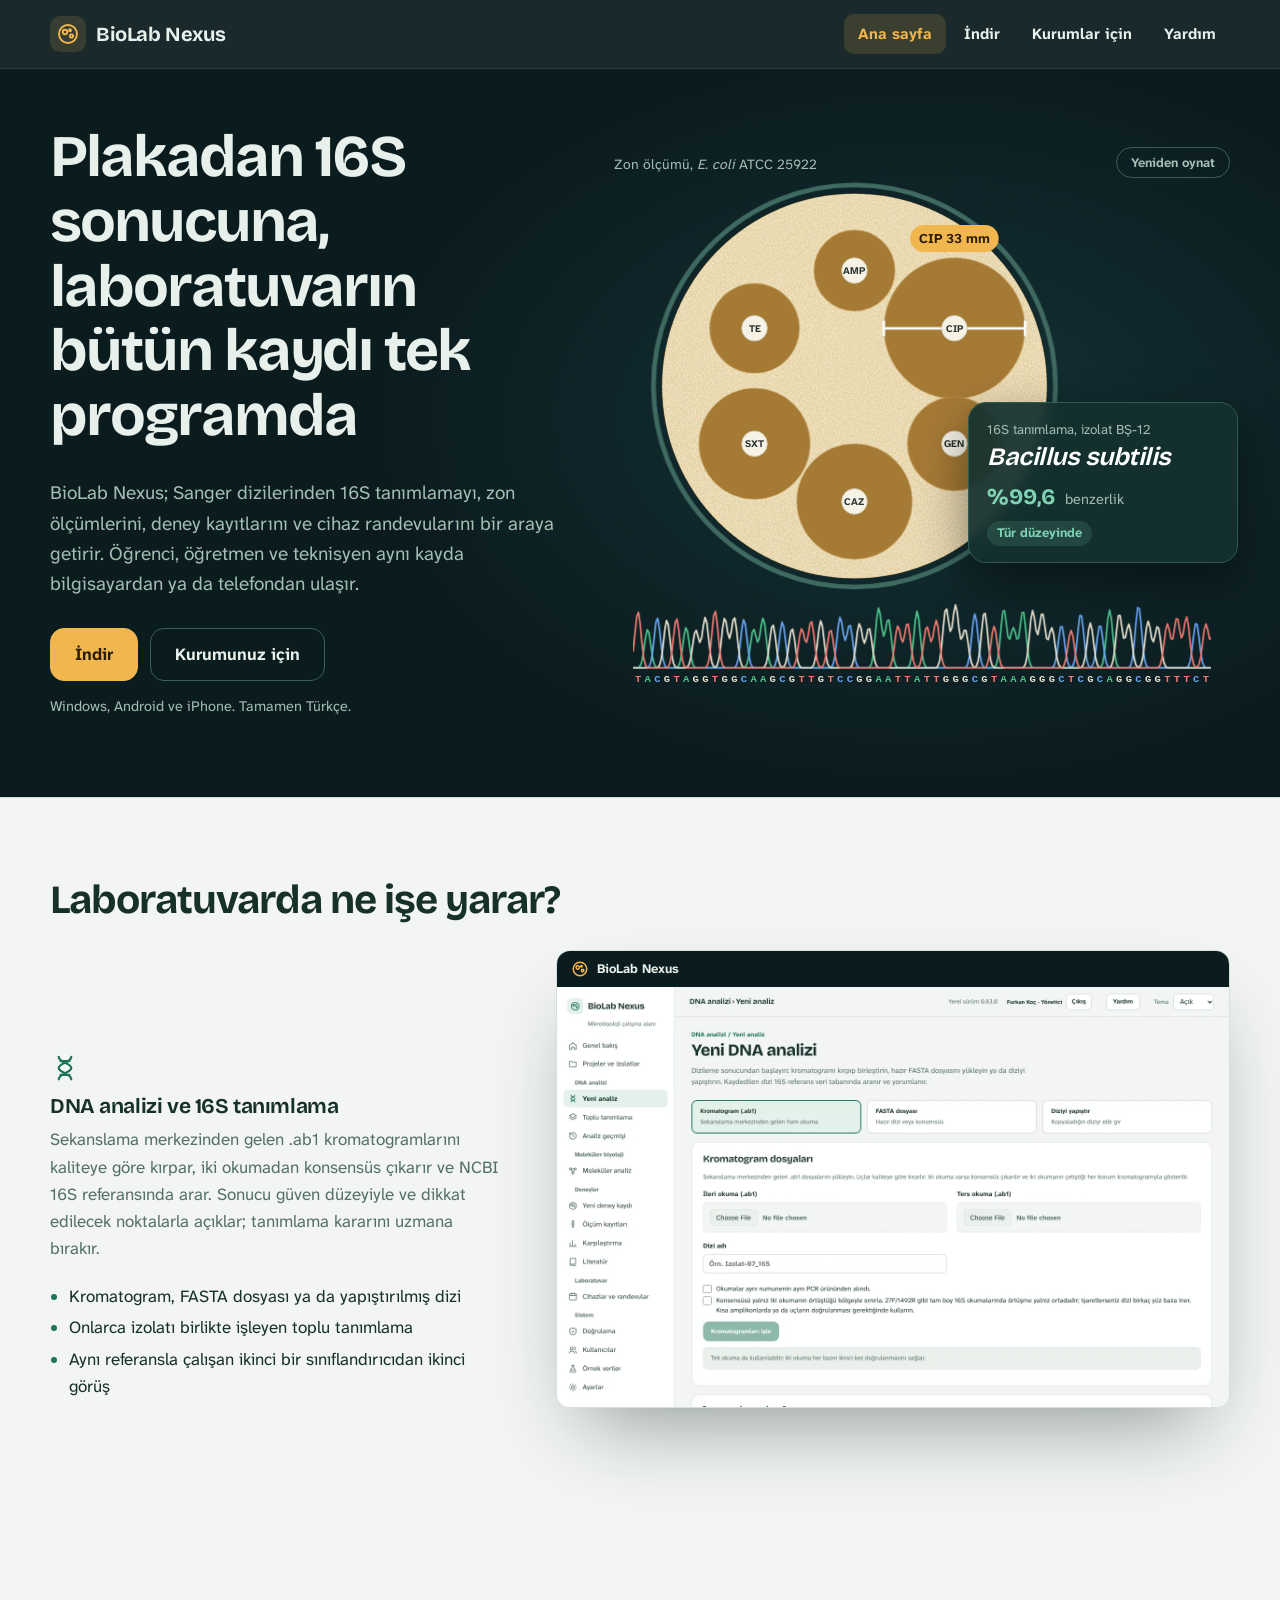
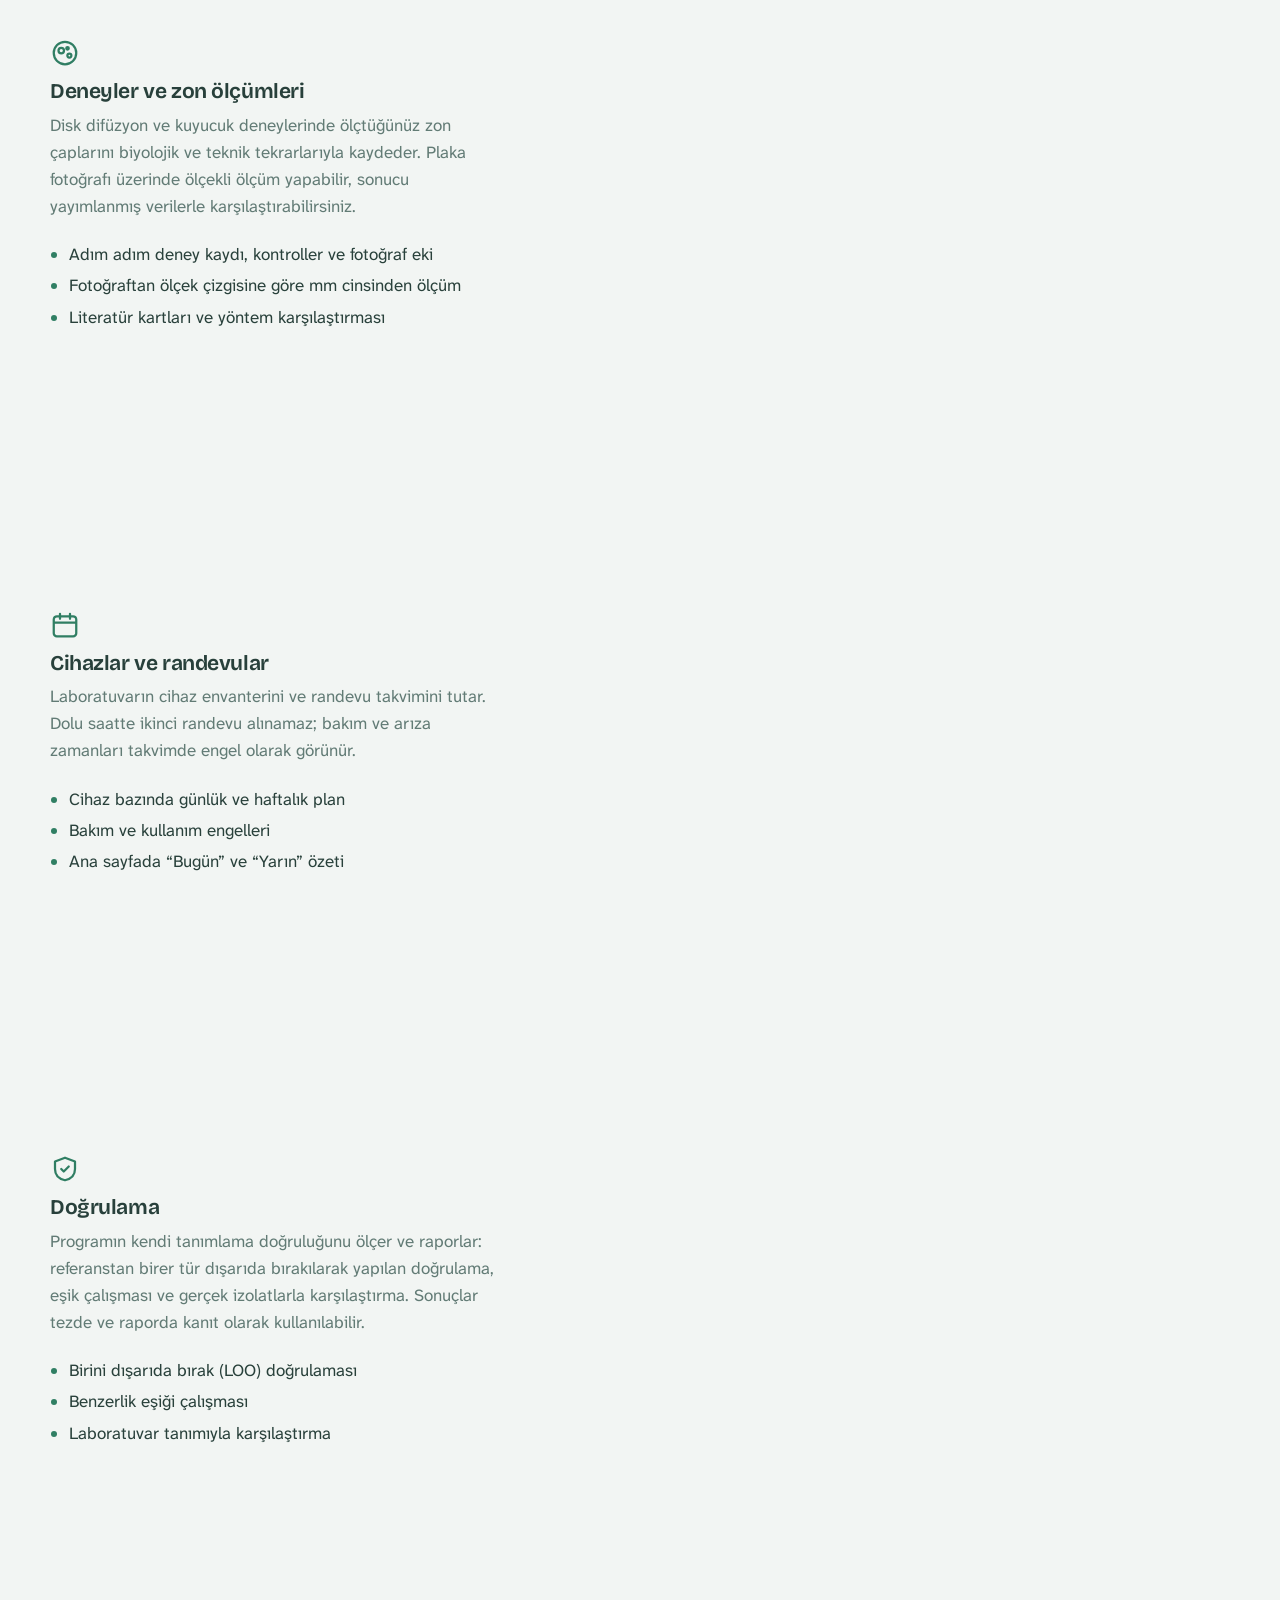
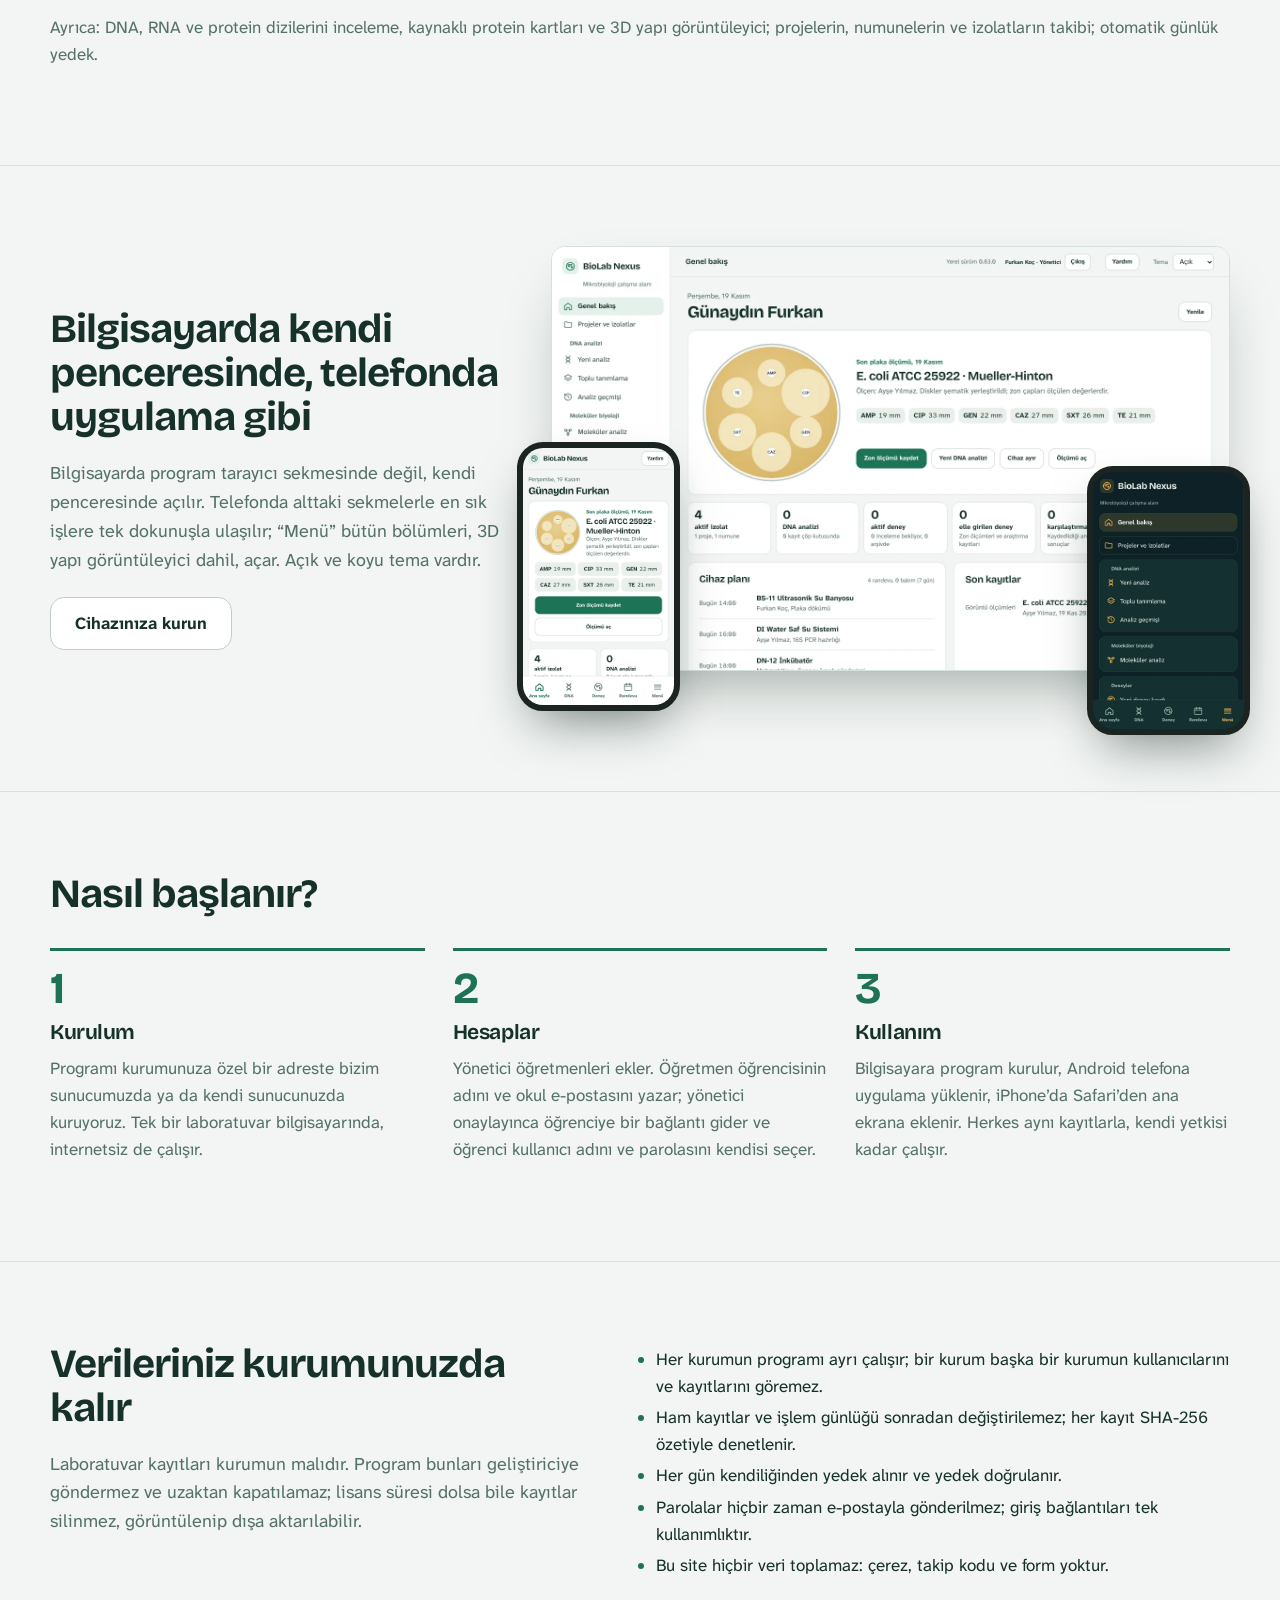
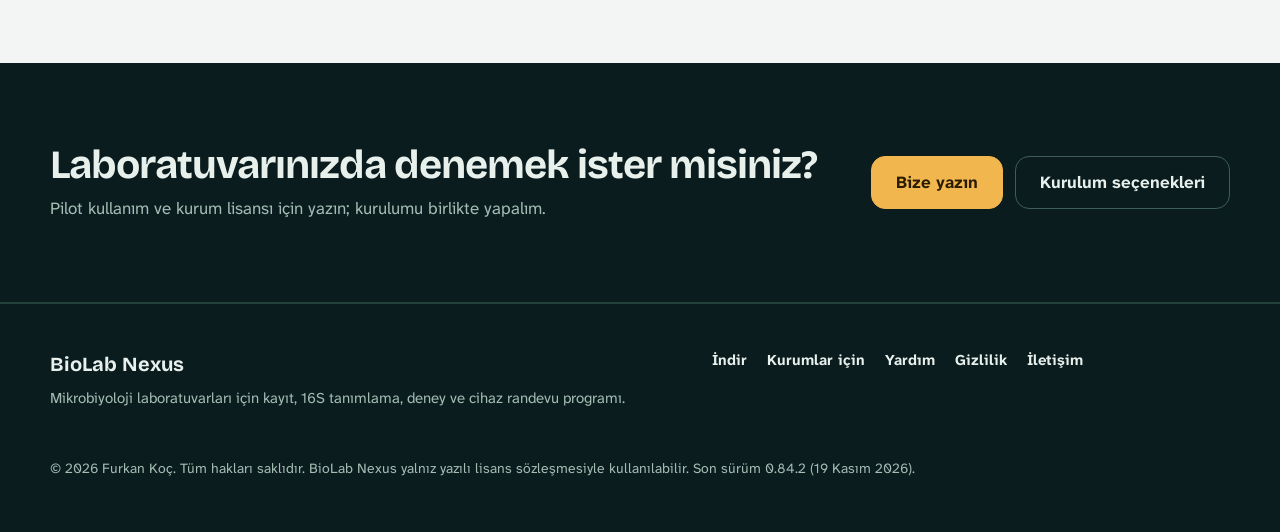
==== index.html @ 9b426de5 "Add files via upload" ====
<!doctype html>
<!-- © 2026 Furkan Koç. Tüm hakları saklıdır. BioLab Nexus tanıtım ve indirme sitesi. -->
<html lang="tr">
<head>
<meta charset="utf-8">
<meta name="viewport" content="width=device-width,initial-scale=1">
<meta http-equiv="Content-Security-Policy" content="default-src 'self'; img-src 'self' data:; style-src 'self'; font-src 'self'; script-src 'self'; object-src 'none'; base-uri 'none'; form-action 'none'">
<meta name="referrer" content="no-referrer">
<meta name="color-scheme" content="light dark">
<title>BioLab Nexus: mikrobiyoloji laboratuvarının kayıt ve analiz programı</title>
<meta name="description" content="Sanger dizilerinden 16S tanımlama, zon ölçümleri, deney kayıtları ve cihaz randevuları tek programda. Windows, Android ve iPhone.">
<link rel="icon" href="simge-192.png">
<link rel="apple-touch-icon" href="apple-touch-icon.png">
<link rel="stylesheet" href="stil.css">
<script src="site.js" defer></script>
</head>
<body>
<a class="atla" href="#icerik">İçeriğe geç</a>
<header class="ust"><div class="kap ust-ic">
<a class="marka" href="index.html"><svg class="logo" viewBox="0 0 24 24" aria-hidden="true"><path d="M21 12a9 9 0 1 1-18 0 9 9 0 0 1 18 0zM11.2 10a2.2 2.2 0 1 1-4.4 0 2.2 2.2 0 0 1 4.4 0zM17.1 14a1.6 1.6 0 1 1-3.2 0 1.6 1.6 0 0 1 3.2 0zM15 8.2a1 1 0 1 1-2 0 1 1 0 0 1 2 0z"/></svg><span>BioLab Nexus</span></a>
<nav class="nav" aria-label="Site"><a href="index.html" aria-current="page">Ana sayfa</a><a href="indir.html">İndir</a><a href="kurumlar.html">Kurumlar için</a><a href="yardim.html">Yardım</a></nav>
<details class="nav-tel"><summary>Menü</summary><nav aria-label="Site menüsü"><a href="index.html" aria-current="page">Ana sayfa</a><a href="indir.html">İndir</a><a href="kurumlar.html">Kurumlar için</a><a href="yardim.html">Yardım</a></nav></details>
</div></header>
<main id="icerik">
<section class="hero"><div class="kap hero-ic">
<div class="hero-metin">
<h1>Plakadan 16S sonucuna, laboratuvarın bütün kaydı tek programda</h1>
<p class="giris">BioLab Nexus; Sanger dizilerinden 16S tanımlamayı, zon ölçümlerini, deney kayıtlarını ve cihaz randevularını bir araya getirir. Öğrenci, öğretmen ve teknisyen aynı kayda bilgisayardan ya da telefondan ulaşır.</p>
<div class="dugmeler"><a class="dugme" href="indir.html">İndir</a><a class="dugme ikincil" href="kurumlar.html">Kurumunuz için</a></div>
<p class="kucuk">Windows, Android ve iPhone. Tamamen Türkçe.</p>
</div>
<figure class="sahne oyna">
<p class="sahne-not s-not1">Zon ölçümü, <i>E. coli</i> ATCC 25922</p>
<svg class="sahne-svg" viewBox="0 0 640 560" role="img" aria-labelledby="sahneBaslik sahneAciklama"><title id="sahneBaslik">Plakadan 16S sonucuna</title><desc id="sahneAciklama">Agar plakasına altı antibiyotik diski konur, zonlar oluşur, siprofloksasin zonu 33 mm olarak ölçülür; ardından bir kromatogram çizilir ve izolat Bacillus subtilis olarak, yüzde 99,6 benzerlikle tanımlanır.</desc><defs><clipPath id="sAgar"><circle cx="250" cy="236" r="200"/></clipPath><filter id="sCim" x="0" y="0" width="100%" height="100%"><feTurbulence type="fractalNoise" baseFrequency="0.85" numOctaves="2" seed="11" result="g"/><feColorMatrix in="g" type="matrix" values="0 0 0 0 0.93  0 0 0 0 0.87  0 0 0 0 0.70  0 0 0 1.6 -0.35"/></filter><radialGradient id="sAgarRenk" cx="42%" cy="38%" r="70%"><stop offset="0" class="s-agar1"/><stop offset="1" class="s-agar2"/></radialGradient></defs><g class="s-plaka"><circle cx="250" cy="236" r="209" class="s-kenar"/><circle cx="250" cy="236" r="200" fill="url(#sAgarRenk)"/></g><g clip-path="url(#sAgar)"><g class="s-cim"><circle cx="250" cy="236" r="200" class="s-cim-zemin"/><rect x="50" y="36" width="400" height="400" filter="url(#sCim)"/></g><circle cx="250.0" cy="116.0" r="42.2" class="s-zon i0"/><circle cx="353.9" cy="176.0" r="73.3" class="s-zon i1"/><circle cx="353.9" cy="296.0" r="48.9" class="s-zon i2"/><circle cx="250.0" cy="356.0" r="60.0" class="s-zon i3"/><circle cx="146.1" cy="296.0" r="57.8" class="s-zon i4"/><circle cx="146.1" cy="176.0" r="46.7" class="s-zon i5"/></g><g class="s-olcum"><line x1="280.6" y1="176.0" x2="427.3" y2="176.0" pathLength="1" class="s-cizgi"/><line x1="280.6" y1="168.0" x2="280.6" y2="184.0" class="s-uc"/><line x1="427.3" y1="168.0" x2="427.3" y2="184.0" class="s-uc"/></g><g class="s-disk i0"><circle cx="250.0" cy="116.0" r="13.3"/><text x="250.0" y="119.6" text-anchor="middle">AMP</text></g><g class="s-disk i1"><circle cx="353.9" cy="176.0" r="13.3"/><text x="353.9" y="179.6" text-anchor="middle">CIP</text></g><g class="s-disk i2"><circle cx="353.9" cy="296.0" r="13.3"/><text x="353.9" y="299.6" text-anchor="middle">GEN</text></g><g class="s-disk i3"><circle cx="250.0" cy="356.0" r="13.3"/><text x="250.0" y="359.6" text-anchor="middle">CAZ</text></g><g class="s-disk i4"><circle cx="146.1" cy="296.0" r="13.3"/><text x="146.1" y="299.6" text-anchor="middle">SXT</text></g><g class="s-disk i5"><circle cx="146.1" cy="176.0" r="13.3"/><text x="146.1" y="179.6" text-anchor="middle">TE</text></g><g class="s-etiket"><rect x="307.9" y="68.7" width="92" height="28" rx="14"/><text x="353.9" y="87.7" text-anchor="middle">CIP 33 mm</text></g><svg class="s-kroma" x="20" y="452" width="600" height="96" viewBox="0 0 659 112" preserveAspectRatio="none"><path d="M0,90.0 L2,90.0 L4,89.9 L6,89.4 L8,87.4 L10,81.4 L12,69.2 L14,53.4 L16,43.5 L18,47.2 L20,61.5 L22,76.3 L24,85.2 L26,88.8 L28,89.8 L30,90.0 L32,90.0 L34,90.0 L36,90.0 L38,90.0 L40,90.0 L42,90.0 L44,90.0 L46,90.0 L48,89.9 L50,89.4 L52,87.2 L54,80.8 L56,67.8 L58,51.3 L60,41.1 L62,45.4 L64,60.5 L66,75.9 L68,85.1 L70,88.8 L72,89.8 L74,90.0 L76,90.0 L78,90.0 L80,90.0 L82,90.0 L84,90.0 L86,90.0 L88,90.0 L90,90.0 L92,90.0 L94,90.0 L96,90.0 L98,90.0 L100,90.0 L102,90.0 L104,90.0 L106,90.0 L108,90.0 L110,90.0 L112,90.0 L114,90.0 L116,90.0 L118,90.0 L120,90.0 L122,90.0 L124,90.0 L126,89.7 L128,88.6 L130,84.8 L132,75.4 L134,60.3 L136,46.4 L138,43.1 L140,51.0 L142,58.6 L144,54.0 L146,39.4 L148,29.5 L150,35.9 L152,54.8 L154,73.4 L156,84.3 L158,88.6 L160,89.7 L162,90.0 L164,90.0 L166,90.0 L168,90.0 L170,90.0 L172,90.0 L174,90.0 L176,90.0 L178,90.0 L180,90.0 L182,90.0 L184,90.0 L186,90.0 L188,90.0 L190,90.0 L192,90.0 L194,90.0 L196,90.0 L198,90.0 L200,90.0 L202,90.0 L204,90.0 L206,90.0 L208,90.0 L210,90.0 L212,90.0 L214,90.0 L216,90.0 L218,90.0 L220,90.0 L222,90.0 L224,90.0 L226,90.0 L228,90.0 L230,90.0 L232,90.0 L234,90.0 L236,90.0 L238,90.0 L240,90.0 L242,90.0 L244,90.0 L246,90.0 L248,90.0 L250,90.0 L252,90.0 L254,90.0 L256,90.0 L258,90.0 L260,90.0 L262,90.0 L264,90.0 L266,90.0 L268,89.8 L270,88.9 L272,85.3 L274,74.8 L276,54.7 L278,30.5 L280,17.2 L282,24.3 L284,42.0 L286,51.4 L288,44.6 L290,32.5 L292,31.8 L294,46.6 L296,66.5 L298,80.8 L300,87.4 L302,89.5 L304,89.9 L306,90.0 L308,90.0 L310,90.0 L312,89.8 L314,89.0 L316,85.4 L318,75.2 L320,55.9 L322,33.0 L324,21.1 L326,29.7 L328,51.8 L330,72.5 L332,84.2 L334,88.6 L336,89.8 L338,90.0 L340,90.0 L342,90.0 L344,90.0 L346,90.0 L348,90.0 L350,90.0 L352,90.0 L354,90.0 L356,90.0 L358,90.0 L360,90.0 L362,90.0 L364,90.0 L366,90.0 L368,90.0 L370,90.0 L372,90.0 L374,90.0 L376,90.0 L378,90.0 L380,90.0 L382,90.0 L384,90.0 L386,90.0 L388,90.0 L390,90.0 L392,90.0 L394,90.0 L396,90.0 L398,90.0 L400,90.0 L402,90.0 L404,90.0 L406,90.0 L408,90.0 L410,89.9 L412,89.5 L414,87.4 L416,80.5 L418,64.7 L420,41.1 L422,21.5 L424,20.0 L426,35.8 L428,52.3 L430,55.0 L432,46.6 L434,40.8 L436,46.0 L438,55.0 L440,53.7 L442,38.6 L444,22.7 L446,22.8 L448,41.0 L450,64.1 L452,80.1 L454,87.3 L456,89.5 L458,89.9 L460,90.0 L462,90.0 L464,90.0 L466,90.0 L468,90.0 L470,90.0 L472,90.0 L474,90.0 L476,90.0 L478,90.0 L480,90.0 L482,90.0 L484,90.0 L486,90.0 L488,90.0 L490,90.0 L492,90.0 L494,90.0 L496,90.0 L498,90.0 L500,90.0 L502,90.0 L504,90.0 L506,90.0 L508,90.0 L510,90.0 L512,90.0 L514,90.0 L516,90.0 L518,90.0 L520,90.0 L522,90.0 L524,90.0 L526,90.0 L528,90.0 L530,90.0 L532,89.8 L534,88.7 L536,84.6 L538,73.2 L540,52.6 L542,29.7 L544,19.6 L546,30.5 L548,53.7 L550,73.9 L552,84.9 L554,88.8 L556,89.8 L558,90.0 L560,90.0 L562,90.0 L564,90.0 L566,90.0 L568,90.0 L570,90.0 L572,90.0 L574,90.0 L576,90.0 L578,90.0 L580,90.0 L582,90.0 L584,90.0 L586,90.0 L588,90.0 L590,90.0 L592,90.0 L594,90.0 L596,90.0 L598,90.0 L600,90.0 L602,90.0 L604,90.0 L606,90.0 L608,90.0 L610,90.0 L612,90.0 L614,90.0 L616,90.0 L618,90.0 L620,90.0 L622,90.0 L624,90.0 L626,90.0 L628,90.0 L630,90.0 L632,90.0 L634,90.0 L636,90.0 L638,90.0 L640,90.0 L642,90.0 L644,90.0 L646,90.0 L648,90.0 L650,90.0 L652,90.0 L654,90.0 L656,90.0 L658,90.0 L660,90.0 L662,90.0 L664,89.8 L666,88.6 L668,84.1 L670,72.1 L672,50.9 L674,28.2 L676,19.0 L678,29.6 L680,47.7 L682,56.0 L684,50.2 L686,42.0 L688,44.3 L690,58.0 L692,73.7 L694,84.0 L696,88.4 L698,89.7 L700,90.0 L702,90.0 L704,90.0 L706,90.0 L708,90.0 L710,90.0 L712,90.0 L714,90.0 L716,90.0 L718,90.0 L720,90.0 L722,90.0 L724,90.0 L726,90.0 L728,90.0 L730,90.0 L732,90.0 L734,90.0 L736,90.0 L738,90.0 L740,89.9 L742,89.5 L744,87.5 L746,81.1 L748,67.4 L750,48.6 L752,35.1 L754,37.3 L756,53.4 L758,71.6 L760,83.3 L762,88.2 L764,89.7 L766,90.0 L768,90.0 L770,90.0 L772,90.0 L774,90.0 L776,90.0 L778,90.0 L780,90.0 L782,90.0 L784,90.0 L786,90.0 L788,90.0 L790,90.0 L792,90.0 L794,90.0 L796,89.7 L798,88.4 L800,83.7 L802,71.3 L804,50.0 L806,28.2 L808,20.3 L810,31.2 L812,47.1 L814,50.6 L816,39.4 L818,28.0 L820,31.0 L822,46.1 L824,57.9 L826,56.6 L828,47.6 L830,44.5 L832,53.5 L834,68.7 L836,81.0 L838,87.3 L840,89.4 L842,89.9 L844,90.0 L846,90.0 L848,90.0 L850,90.0 L852,90.0 L854,90.0 L856,90.0 L858,90.0 L860,90.0 L862,90.0 L864,90.0 L866,90.0 L868,90.0 L870,90.0 L872,90.0 L874,90.0 L876,90.0 L878,90.0 L880,90.0 L882,90.0 L884,90.0 L886,90.0 L888,90.0 L890,90.0 L892,90.0 L894,90.0 L896,90.0 L898,90.0 L900,90.0 L902,90.0 L904,90.0 L906,90.0 L908,90.0 L910,90.0 L912,90.0 L914,90.0 L916,90.0 L918,90.0 L920,90.0 L922,90.0 L924,90.0 L926,90.0 L928,90.0 L930,90.0 L932,90.0 L934,90.0 L936,90.0 L938,90.0 L940,90.0 L942,90.0 L944,90.0 L946,90.0 L948,90.0 L950,89.7 L952,88.5 L954,84.2 L956,73.3 L958,55.2 L960,37.5 L962,32.1 L964,41.8 L966,53.9 L968,54.0 L970,42.0 L972,32.0 L974,36.8 L976,54.4 L978,72.7 L980,83.9 L982,88.5 L984,89.7 L986,90.0 L988,90.0 L990,90.0 L992,90.0 L994,90.0 L996,90.0 L998,90.0 L1000,90.0" pathLength="1" class="s-iz s-A"/><path d="M0,90.0 L2,90.0 L4,90.0 L6,90.0 L8,90.0 L10,90.0 L12,90.0 L14,90.0 L16,89.7 L18,88.4 L20,83.6 L22,71.8 L24,52.6 L26,34.2 L28,29.7 L30,42.9 L32,63.4 L34,79.1 L36,86.8 L38,89.3 L40,89.9 L42,90.0 L44,90.0 L46,90.0 L48,90.0 L50,90.0 L52,90.0 L54,90.0 L56,90.0 L58,90.0 L60,90.0 L62,90.0 L64,90.0 L66,90.0 L68,90.0 L70,90.0 L72,90.0 L74,90.0 L76,90.0 L78,90.0 L80,90.0 L82,90.0 L84,90.0 L86,90.0 L88,90.0 L90,90.0 L92,90.0 L94,90.0 L96,90.0 L98,90.0 L100,90.0 L102,90.0 L104,90.0 L106,90.0 L108,90.0 L110,90.0 L112,90.0 L114,89.9 L116,89.2 L118,86.5 L120,78.6 L122,62.7 L124,43.0 L126,31.3 L128,36.9 L130,55.3 L132,73.6 L134,84.4 L136,88.6 L138,89.8 L140,90.0 L142,90.0 L144,90.0 L146,90.0 L148,90.0 L150,90.0 L152,90.0 L154,90.0 L156,90.0 L158,89.9 L160,89.3 L162,86.6 L164,78.9 L166,63.8 L168,45.1 L170,34.3 L172,40.0 L174,57.5 L176,74.7 L178,84.8 L180,88.7 L182,89.8 L184,90.0 L186,90.0 L188,90.0 L190,90.0 L192,90.0 L194,90.0 L196,90.0 L198,90.0 L200,90.0 L202,90.0 L204,90.0 L206,90.0 L208,90.0 L210,90.0 L212,90.0 L214,90.0 L216,90.0 L218,90.0 L220,90.0 L222,90.0 L224,89.9 L226,89.1 L228,86.1 L230,77.5 L232,60.6 L234,40.1 L236,28.5 L238,34.1 L240,48.9 L242,56.6 L244,50.3 L246,39.4 L248,38.4 L250,51.3 L252,68.9 L254,81.7 L256,87.6 L258,89.5 L260,89.9 L262,90.0 L264,90.0 L266,90.0 L268,90.0 L270,90.0 L272,90.0 L274,90.0 L276,90.0 L278,90.0 L280,90.0 L282,90.0 L284,90.0 L286,90.0 L288,90.0 L290,90.0 L292,90.0 L294,90.0 L296,90.0 L298,90.0 L300,90.0 L302,90.0 L304,90.0 L306,90.0 L308,90.0 L310,90.0 L312,90.0 L314,90.0 L316,90.0 L318,90.0 L320,90.0 L322,90.0 L324,90.0 L326,90.0 L328,90.0 L330,90.0 L332,90.0 L334,90.0 L336,90.0 L338,90.0 L340,90.0 L342,90.0 L344,90.0 L346,90.0 L348,90.0 L350,90.0 L352,90.0 L354,90.0 L356,90.0 L358,90.0 L360,90.0 L362,90.0 L364,90.0 L366,90.0 L368,90.0 L370,90.0 L372,90.0 L374,90.0 L376,90.0 L378,89.8 L380,88.9 L382,85.4 L384,75.5 L386,56.9 L388,35.2 L390,24.4 L392,33.2 L394,54.4 L396,73.9 L398,84.7 L400,88.7 L402,89.8 L404,90.0 L406,90.0 L408,90.0 L410,90.0 L412,90.0 L414,90.0 L416,90.0 L418,90.0 L420,90.0 L422,90.0 L424,90.0 L426,90.0 L428,90.0 L430,90.0 L432,90.0 L434,90.0 L436,90.0 L438,90.0 L440,90.0 L442,90.0 L444,90.0 L446,90.0 L448,90.0 L450,90.0 L452,90.0 L454,90.0 L456,90.0 L458,90.0 L460,90.0 L462,90.0 L464,90.0 L466,90.0 L468,90.0 L470,90.0 L472,90.0 L474,90.0 L476,89.9 L478,89.6 L480,88.0 L482,82.9 L484,71.1 L486,53.9 L488,40.0 L490,39.9 L492,53.7 L494,70.9 L496,82.8 L498,87.9 L500,89.1 L502,87.4 L504,80.8 L506,65.8 L508,43.9 L510,26.3 L512,26.5 L514,44.1 L516,66.0 L518,80.9 L520,87.5 L522,89.1 L524,87.9 L526,82.6 L528,70.6 L530,53.1 L532,39.3 L534,39.6 L536,53.7 L538,71.1 L540,82.9 L542,88.1 L544,89.6 L546,89.9 L548,90.0 L550,90.0 L552,90.0 L554,90.0 L556,90.0 L558,90.0 L560,90.0 L562,90.0 L564,89.9 L566,89.4 L568,87.0 L570,79.1 L572,61.5 L574,36.3 L576,16.7 L578,17.6 L580,38.2 L582,63.2 L584,80.0 L586,87.3 L588,89.5 L590,89.9 L592,90.0 L594,90.0 L596,90.0 L598,90.0 L600,90.0 L602,90.0 L604,90.0 L606,90.0 L608,90.0 L610,90.0 L612,90.0 L614,90.0 L616,90.0 L618,90.0 L620,90.0 L622,90.0 L624,90.0 L626,90.0 L628,90.0 L630,89.9 L632,89.5 L634,87.7 L636,81.7 L638,68.6 L640,50.1 L642,36.2 L644,37.4 L646,52.8 L648,71.0 L650,83.0 L652,88.1 L654,89.6 L656,89.9 L658,90.0 L660,90.0 L662,90.0 L664,90.0 L666,90.0 L668,90.0 L670,90.0 L672,90.0 L674,90.0 L676,90.0 L678,90.0 L680,90.0 L682,90.0 L684,90.0 L686,90.0 L688,90.0 L690,90.0 L692,90.0 L694,90.0 L696,90.0 L698,90.0 L700,90.0 L702,90.0 L704,90.0 L706,90.0 L708,89.8 L710,89.0 L712,85.9 L714,77.8 L716,63.6 L718,48.6 L720,43.1 L722,51.5 L724,67.1 L726,80.2 L728,86.9 L730,89.3 L732,89.9 L734,90.0 L736,90.0 L738,90.0 L740,90.0 L742,90.0 L744,90.0 L746,90.0 L748,90.0 L750,90.0 L752,90.0 L754,90.0 L756,90.0 L758,90.0 L760,90.0 L762,90.0 L764,90.0 L766,90.0 L768,90.0 L770,90.0 L772,90.0 L774,90.0 L776,90.0 L778,90.0 L780,90.0 L782,90.0 L784,90.0 L786,90.0 L788,90.0 L790,90.0 L792,90.0 L794,90.0 L796,90.0 L798,90.0 L800,90.0 L802,90.0 L804,90.0 L806,90.0 L808,90.0 L810,90.0 L812,90.0 L814,90.0 L816,90.0 L818,90.0 L820,90.0 L822,90.0 L824,90.0 L826,90.0 L828,90.0 L830,90.0 L832,90.0 L834,90.0 L836,90.0 L838,90.0 L840,89.7 L842,88.4 L844,83.6 L846,71.2 L848,50.1 L850,28.7 L852,21.4 L854,32.7 L856,49.2 L858,54.2 L860,45.5 L862,36.2 L864,39.0 L866,51.2 L868,58.9 L870,53.6 L872,41.8 L874,37.4 L876,45.0 L878,53.4 L880,48.4 L882,30.3 L884,15.6 L886,19.6 L888,38.3 L890,53.2 L892,53.0 L894,44.0 L896,41.2 L898,51.3 L900,67.7 L902,80.7 L904,87.2 L906,89.4 L908,89.9 L910,90.0 L912,90.0 L914,90.0 L916,89.9 L918,89.2 L920,86.4 L922,77.6 L924,59.5 L926,35.6 L928,19.8 L930,24.5 L932,45.8 L934,68.4 L936,82.4 L938,88.0 L940,89.0 L942,87.1 L944,80.4 L946,66.5 L948,48.2 L950,36.3 L952,40.1 L954,56.4 L956,73.7 L958,84.2 L960,88.5 L962,89.7 L964,90.0 L966,90.0 L968,90.0 L970,90.0 L972,89.7 L974,88.6 L976,84.4 L978,73.9 L980,56.6 L982,39.7 L984,34.8 L986,44.4 L988,56.7 L990,58.4 L992,49.0 L994,40.9 L996,45.1 L998,60.1 L1000,75.5" pathLength="1" class="s-iz s-C"/><path d="M0,90.0 L2,90.0 L4,90.0 L6,90.0 L8,90.0 L10,90.0 L12,90.0 L14,90.0 L16,90.0 L18,90.0 L20,90.0 L22,90.0 L24,90.0 L26,89.9 L28,89.3 L30,86.8 L32,79.2 L34,64.0 L36,44.5 L38,32.3 L40,37.1 L42,54.9 L44,73.2 L46,84.2 L48,88.5 L50,89.7 L52,90.0 L54,90.0 L56,90.0 L58,90.0 L60,89.8 L62,88.7 L64,85.1 L66,76.2 L68,61.7 L70,47.9 L72,44.3 L74,51.7 L76,58.9 L78,54.2 L80,39.3 L82,28.7 L84,34.6 L86,53.5 L88,72.6 L90,84.0 L92,88.4 L94,89.0 L96,86.5 L98,78.5 L100,62.4 L102,42.2 L104,29.8 L106,34.0 L108,47.6 L110,54.1 L112,45.6 L114,31.8 L116,29.4 L118,43.5 L120,64.1 L122,79.6 L124,87.0 L126,89.4 L128,89.9 L130,90.0 L132,90.0 L134,90.0 L136,90.0 L138,90.0 L140,90.0 L142,90.0 L144,90.0 L146,90.0 L148,89.7 L150,88.4 L152,84.0 L154,73.3 L156,56.4 L158,40.9 L160,38.1 L162,50.3 L164,68.0 L166,81.2 L168,87.4 L170,89.2 L172,88.5 L174,84.5 L176,74.7 L178,59.2 L180,45.2 L182,42.8 L184,54.1 L186,70.2 L188,82.1 L190,87.7 L192,89.5 L194,89.9 L196,90.0 L198,90.0 L200,90.0 L202,89.9 L204,89.2 L206,86.4 L208,78.4 L210,62.7 L212,43.5 L214,32.8 L216,39.0 L218,57.1 L220,74.7 L222,84.8 L224,88.7 L226,89.8 L228,90.0 L230,90.0 L232,90.0 L234,90.0 L236,90.0 L238,90.0 L240,90.0 L242,90.0 L244,90.0 L246,89.9 L248,89.2 L250,86.6 L252,78.9 L254,64.1 L256,46.2 L258,36.2 L260,41.1 L262,53.8 L264,60.0 L266,53.6 L268,43.3 L270,42.5 L272,54.5 L274,70.7 L276,82.4 L278,87.8 L280,89.6 L282,89.9 L284,90.0 L286,90.0 L288,90.0 L290,90.0 L292,90.0 L294,90.0 L296,90.0 L298,90.0 L300,90.0 L302,90.0 L304,90.0 L306,90.0 L308,90.0 L310,90.0 L312,90.0 L314,90.0 L316,90.0 L318,90.0 L320,90.0 L322,90.0 L324,90.0 L326,90.0 L328,90.0 L330,90.0 L332,90.0 L334,90.0 L336,90.0 L338,90.0 L340,90.0 L342,90.0 L344,89.9 L346,89.5 L348,87.5 L350,80.8 L352,65.1 L354,41.4 L356,21.0 L358,18.4 L360,32.7 L362,45.5 L364,41.1 L366,23.8 L368,13.3 L370,22.5 L372,42.6 L374,55.0 L376,52.4 L378,44.2 L380,44.6 L382,56.6 L384,72.2 L386,83.1 L388,88.0 L390,89.1 L392,87.5 L394,81.1 L396,66.1 L398,43.7 L400,25.0 L402,23.9 L404,41.4 L406,64.1 L408,80.0 L410,87.2 L412,89.4 L414,89.9 L416,90.0 L418,90.0 L420,90.0 L422,90.0 L424,90.0 L426,90.0 L428,90.0 L430,90.0 L432,90.0 L434,90.0 L436,90.0 L438,90.0 L440,90.0 L442,90.0 L444,89.8 L446,88.8 L448,84.9 L450,74.2 L452,54.2 L454,31.4 L456,20.2 L458,28.2 L460,44.2 L462,49.6 L464,38.8 L466,24.9 L468,24.9 L470,39.8 L472,54.3 L474,55.5 L476,46.4 L478,41.1 L480,48.7 L482,64.5 L484,78.6 L486,86.3 L488,89.1 L490,89.9 L492,90.0 L494,90.0 L496,90.0 L498,90.0 L500,90.0 L502,90.0 L504,90.0 L506,90.0 L508,90.0 L510,89.8 L512,89.0 L514,85.8 L516,77.1 L518,61.2 L520,43.5 L522,35.5 L524,43.8 L526,61.7 L528,77.4 L530,86.0 L532,89.1 L534,89.8 L536,90.0 L538,90.0 L540,90.0 L542,89.9 L544,89.5 L546,87.4 L548,80.6 L550,65.5 L552,43.7 L554,26.4 L556,26.2 L558,40.8 L560,53.9 L562,53.0 L564,42.2 L566,36.7 L568,45.5 L570,62.9 L572,78.1 L574,86.2 L576,88.9 L578,88.8 L580,85.5 L582,76.3 L584,59.6 L586,41.3 L588,33.2 L590,40.6 L592,53.9 L594,58.2 L596,49.9 L598,40.0 L600,41.5 L602,55.6 L604,72.3 L606,83.4 L608,88.2 L610,89.7 L612,90.0 L614,90.0 L616,90.0 L618,90.0 L620,90.0 L622,90.0 L624,90.0 L626,90.0 L628,90.0 L630,90.0 L632,90.0 L634,90.0 L636,90.0 L638,90.0 L640,90.0 L642,90.0 L644,90.0 L646,90.0 L648,90.0 L650,90.0 L652,90.0 L654,90.0 L656,90.0 L658,90.0 L660,90.0 L662,90.0 L664,90.0 L666,90.0 L668,90.0 L670,90.0 L672,90.0 L674,90.0 L676,90.0 L678,90.0 L680,90.0 L682,90.0 L684,90.0 L686,89.8 L688,89.1 L690,86.1 L692,78.4 L694,64.8 L696,50.4 L698,44.9 L700,52.8 L702,67.9 L704,80.4 L706,87.0 L708,89.3 L710,89.9 L712,90.0 L714,90.0 L716,90.0 L718,90.0 L720,90.0 L722,90.0 L724,90.0 L726,90.0 L728,90.0 L730,89.8 L732,88.6 L734,84.4 L736,73.1 L738,53.6 L740,33.2 L742,25.7 L744,37.4 L746,58.9 L748,76.7 L750,85.9 L752,89.1 L754,89.8 L756,90.0 L758,90.0 L760,90.0 L762,89.9 L764,89.4 L766,87.1 L768,79.8 L770,64.2 L772,42.8 L774,27.6 L776,30.3 L778,48.7 L780,69.3 L782,82.5 L784,88.0 L786,89.1 L788,87.4 L790,81.1 L792,67.7 L794,49.5 L796,36.6 L798,39.1 L800,54.9 L802,72.5 L804,83.7 L806,88.3 L808,89.7 L810,90.0 L812,90.0 L814,90.0 L816,90.0 L818,90.0 L820,90.0 L822,90.0 L824,90.0 L826,90.0 L828,89.9 L830,89.5 L832,87.6 L834,81.7 L836,69.3 L838,52.5 L840,41.0 L842,43.6 L844,58.2 L846,74.3 L848,84.4 L850,88.5 L852,89.7 L854,90.0 L856,90.0 L858,90.0 L860,90.0 L862,90.0 L864,90.0 L866,90.0 L868,90.0 L870,90.0 L872,90.0 L874,90.0 L876,90.0 L878,90.0 L880,90.0 L882,90.0 L884,90.0 L886,90.0 L888,90.0 L890,90.0 L892,90.0 L894,89.9 L896,89.5 L898,87.4 L900,81.2 L902,68.3 L904,51.2 L906,39.6 L908,41.8 L910,53.3 L912,60.4 L914,55.2 L916,44.1 L918,40.9 L920,51.1 L922,67.6 L924,80.7 L926,87.2 L928,89.4 L930,89.9 L932,90.0 L934,90.0 L936,90.0 L938,90.0 L940,90.0 L942,90.0 L944,90.0 L946,90.0 L948,90.0 L950,90.0 L952,90.0 L954,90.0 L956,90.0 L958,90.0 L960,90.0 L962,90.0 L964,90.0 L966,90.0 L968,90.0 L970,90.0 L972,90.0 L974,90.0 L976,90.0 L978,90.0 L980,90.0 L982,90.0 L984,90.0 L986,90.0 L988,90.0 L990,90.0 L992,90.0 L994,90.0 L996,90.0 L998,90.0 L1000,90.0" pathLength="1" class="s-iz s-G"/><path d="M0,69.9 L2,48.3 L4,27.6 L6,22.4 L8,37.0 L10,60.0 L12,77.7 L14,86.3 L16,89.2 L18,89.9 L20,90.0 L22,90.0 L24,90.0 L26,90.0 L28,90.0 L30,90.0 L32,90.0 L34,90.0 L36,90.0 L38,89.7 L40,88.4 L42,83.6 L44,71.9 L46,52.8 L48,34.8 L50,30.6 L52,43.8 L54,64.0 L56,79.4 L58,86.9 L60,89.3 L62,89.9 L64,90.0 L66,90.0 L68,90.0 L70,90.0 L72,90.0 L74,90.0 L76,90.0 L78,90.0 L80,90.0 L82,89.6 L84,88.1 L86,82.4 L88,68.7 L90,46.5 L92,25.8 L94,21.4 L96,37.0 L98,60.4 L100,78.0 L102,86.5 L104,89.3 L106,89.9 L108,90.0 L110,90.0 L112,90.0 L114,90.0 L116,90.0 L118,90.0 L120,90.0 L122,90.0 L124,90.0 L126,90.0 L128,90.0 L130,90.0 L132,90.0 L134,90.0 L136,90.0 L138,90.0 L140,90.0 L142,90.0 L144,90.0 L146,90.0 L148,90.0 L150,90.0 L152,90.0 L154,90.0 L156,90.0 L158,90.0 L160,90.0 L162,90.0 L164,90.0 L166,90.0 L168,90.0 L170,90.0 L172,90.0 L174,90.0 L176,90.0 L178,90.0 L180,89.9 L182,89.4 L184,87.1 L186,80.5 L188,67.6 L190,51.7 L192,42.4 L194,46.0 L196,56.0 L198,58.9 L200,48.9 L202,35.7 L204,33.9 L206,47.5 L208,66.7 L210,80.7 L212,87.3 L214,89.2 L216,88.5 L218,84.5 L220,74.9 L222,59.8 L224,46.3 L226,44.4 L228,55.5 L230,71.1 L232,82.5 L234,87.9 L236,89.6 L238,89.9 L240,90.0 L242,90.0 L244,90.0 L246,90.0 L248,90.0 L250,90.0 L252,90.0 L254,90.0 L256,90.0 L258,90.0 L260,90.0 L262,90.0 L264,90.0 L266,90.0 L268,90.0 L270,90.0 L272,90.0 L274,90.0 L276,90.0 L278,90.0 L280,90.0 L282,90.0 L284,90.0 L286,90.0 L288,90.0 L290,89.9 L292,89.2 L294,86.6 L296,79.3 L298,65.1 L300,48.2 L302,39.0 L304,43.7 L306,54.9 L308,58.6 L310,49.5 L312,37.4 L314,36.7 L316,50.3 L318,68.6 L320,81.6 L322,87.6 L324,89.2 L326,88.2 L328,83.7 L330,72.9 L332,56.5 L334,42.3 L336,40.3 L338,49.8 L340,58.0 L342,53.8 L344,40.2 L346,32.1 L348,39.9 L350,58.4 L352,75.6 L354,85.2 L356,88.9 L358,89.8 L360,90.0 L362,90.0 L364,90.0 L366,90.0 L368,90.0 L370,90.0 L372,90.0 L374,90.0 L376,90.0 L378,90.0 L380,90.0 L382,90.0 L384,90.0 L386,90.0 L388,90.0 L390,90.0 L392,90.0 L394,90.0 L396,90.0 L398,90.0 L400,89.9 L402,89.2 L404,86.4 L406,78.7 L408,64.2 L410,47.6 L412,39.4 L414,46.3 L416,62.7 L418,77.7 L420,86.0 L422,89.0 L424,89.8 L426,90.0 L428,90.0 L430,90.0 L432,90.0 L434,90.0 L436,90.0 L438,90.0 L440,90.0 L442,90.0 L444,90.0 L446,90.0 L448,90.0 L450,90.0 L452,90.0 L454,90.0 L456,90.0 L458,90.0 L460,90.0 L462,90.0 L464,90.0 L466,90.0 L468,90.0 L470,90.0 L472,90.0 L474,90.0 L476,90.0 L478,90.0 L480,90.0 L482,90.0 L484,90.0 L486,90.0 L488,89.9 L490,89.2 L492,86.6 L494,79.3 L496,66.1 L498,51.1 L500,44.3 L502,51.1 L504,66.1 L506,79.3 L508,86.6 L510,89.2 L512,89.9 L514,90.0 L516,90.0 L518,90.0 L520,90.0 L522,90.0 L524,90.0 L526,90.0 L528,90.0 L530,90.0 L532,90.0 L534,90.0 L536,90.0 L538,90.0 L540,90.0 L542,90.0 L544,90.0 L546,90.0 L548,90.0 L550,90.0 L552,90.0 L554,90.0 L556,90.0 L558,90.0 L560,90.0 L562,90.0 L564,90.0 L566,90.0 L568,90.0 L570,90.0 L572,90.0 L574,90.0 L576,90.0 L578,90.0 L580,90.0 L582,90.0 L584,90.0 L586,90.0 L588,90.0 L590,90.0 L592,90.0 L594,90.0 L596,90.0 L598,89.8 L600,89.0 L602,85.7 L604,76.9 L606,61.2 L608,43.9 L610,36.4 L612,43.1 L614,54.2 L616,55.1 L618,42.9 L620,30.1 L622,31.0 L624,44.0 L626,53.6 L628,48.5 L630,34.3 L632,27.9 L634,38.6 L636,59.1 L638,76.5 L640,85.7 L642,88.8 L644,88.8 L646,85.6 L648,76.7 L650,60.8 L652,43.7 L654,36.5 L656,43.5 L658,54.6 L660,55.4 L662,43.4 L664,31.3 L666,33.5 L668,50.3 L670,69.7 L672,82.5 L674,88.0 L676,89.6 L678,89.9 L680,90.0 L682,90.0 L684,90.0 L686,90.0 L688,90.0 L690,90.0 L692,90.0 L694,90.0 L696,89.9 L698,89.5 L700,87.7 L702,82.0 L704,69.7 L706,52.5 L708,39.9 L710,41.6 L712,56.1 L714,72.9 L716,83.7 L718,88.3 L720,89.3 L722,87.9 L724,82.9 L726,72.1 L728,57.0 L730,46.1 L732,47.7 L734,60.5 L736,75.1 L738,84.6 L740,88.6 L742,89.7 L744,90.0 L746,90.0 L748,90.0 L750,90.0 L752,89.8 L754,88.9 L756,85.6 L758,77.0 L760,62.0 L762,46.5 L764,41.0 L766,50.0 L768,66.4 L770,79.9 L772,86.9 L774,89.0 L776,88.4 L778,83.9 L780,71.9 L782,51.3 L784,30.0 L786,22.6 L788,35.3 L790,57.8 L792,76.3 L794,85.8 L796,89.1 L798,89.8 L800,90.0 L802,90.0 L804,90.0 L806,90.0 L808,90.0 L810,90.0 L812,90.0 L814,90.0 L816,90.0 L818,90.0 L820,90.0 L822,90.0 L824,90.0 L826,90.0 L828,90.0 L830,90.0 L832,90.0 L834,90.0 L836,90.0 L838,90.0 L840,90.0 L842,90.0 L844,90.0 L846,90.0 L848,90.0 L850,90.0 L852,90.0 L854,90.0 L856,90.0 L858,90.0 L860,90.0 L862,90.0 L864,90.0 L866,90.0 L868,90.0 L870,90.0 L872,90.0 L874,90.0 L876,90.0 L878,90.0 L880,90.0 L882,90.0 L884,90.0 L886,90.0 L888,90.0 L890,90.0 L892,90.0 L894,90.0 L896,90.0 L898,90.0 L900,90.0 L902,90.0 L904,90.0 L906,90.0 L908,90.0 L910,90.0 L912,90.0 L914,90.0 L916,90.0 L918,90.0 L920,90.0 L922,90.0 L924,90.0 L926,90.0 L928,89.7 L930,88.2 L932,82.6 L934,68.7 L936,45.6 L938,22.8 L940,16.4 L942,31.7 L944,56.6 L946,76.1 L948,85.8 L950,89.1 L952,89.9 L954,90.0 L956,90.0 L958,90.0 L960,90.0 L962,90.0 L964,90.0 L966,90.0 L968,90.0 L970,90.0 L972,90.0 L974,90.0 L976,90.0 L978,90.0 L980,90.0 L982,90.0 L984,90.0 L986,90.0 L988,90.0 L990,90.0 L992,90.0 L994,90.0 L996,90.0 L998,90.0 L1000,90.0" pathLength="1" class="s-iz s-T"/><g class="s-harfler"><text x="5.5" y="107" text-anchor="middle" class="s-T">T</text><text x="16.5" y="107" text-anchor="middle" class="s-A">A</text><text x="27.5" y="107" text-anchor="middle" class="s-C">C</text><text x="38.5" y="107" text-anchor="middle" class="s-G">G</text><text x="49.5" y="107" text-anchor="middle" class="s-T">T</text><text x="60.4" y="107" text-anchor="middle" class="s-A">A</text><text x="71.4" y="107" text-anchor="middle" class="s-G">G</text><text x="82.4" y="107" text-anchor="middle" class="s-G">G</text><text x="93.4" y="107" text-anchor="middle" class="s-T">T</text><text x="104.4" y="107" text-anchor="middle" class="s-G">G</text><text x="115.4" y="107" text-anchor="middle" class="s-G">G</text><text x="126.4" y="107" text-anchor="middle" class="s-C">C</text><text x="137.4" y="107" text-anchor="middle" class="s-A">A</text><text x="148.4" y="107" text-anchor="middle" class="s-A">A</text><text x="159.3" y="107" text-anchor="middle" class="s-G">G</text><text x="170.3" y="107" text-anchor="middle" class="s-C">C</text><text x="181.3" y="107" text-anchor="middle" class="s-G">G</text><text x="192.3" y="107" text-anchor="middle" class="s-T">T</text><text x="203.3" y="107" text-anchor="middle" class="s-T">T</text><text x="214.3" y="107" text-anchor="middle" class="s-G">G</text><text x="225.3" y="107" text-anchor="middle" class="s-T">T</text><text x="236.3" y="107" text-anchor="middle" class="s-C">C</text><text x="247.3" y="107" text-anchor="middle" class="s-C">C</text><text x="258.2" y="107" text-anchor="middle" class="s-G">G</text><text x="269.2" y="107" text-anchor="middle" class="s-G">G</text><text x="280.2" y="107" text-anchor="middle" class="s-A">A</text><text x="291.2" y="107" text-anchor="middle" class="s-A">A</text><text x="302.2" y="107" text-anchor="middle" class="s-T">T</text><text x="313.2" y="107" text-anchor="middle" class="s-T">T</text><text x="324.2" y="107" text-anchor="middle" class="s-A">A</text><text x="335.2" y="107" text-anchor="middle" class="s-T">T</text><text x="346.2" y="107" text-anchor="middle" class="s-T">T</text><text x="357.1" y="107" text-anchor="middle" class="s-G">G</text><text x="368.1" y="107" text-anchor="middle" class="s-G">G</text><text x="379.1" y="107" text-anchor="middle" class="s-G">G</text><text x="390.1" y="107" text-anchor="middle" class="s-C">C</text><text x="401.1" y="107" text-anchor="middle" class="s-G">G</text><text x="412.1" y="107" text-anchor="middle" class="s-T">T</text><text x="423.1" y="107" text-anchor="middle" class="s-A">A</text><text x="434.1" y="107" text-anchor="middle" class="s-A">A</text><text x="445.1" y="107" text-anchor="middle" class="s-A">A</text><text x="456.0" y="107" text-anchor="middle" class="s-G">G</text><text x="467.0" y="107" text-anchor="middle" class="s-G">G</text><text x="478.0" y="107" text-anchor="middle" class="s-G">G</text><text x="489.0" y="107" text-anchor="middle" class="s-C">C</text><text x="500.0" y="107" text-anchor="middle" class="s-T">T</text><text x="511.0" y="107" text-anchor="middle" class="s-C">C</text><text x="522.0" y="107" text-anchor="middle" class="s-G">G</text><text x="533.0" y="107" text-anchor="middle" class="s-C">C</text><text x="544.0" y="107" text-anchor="middle" class="s-A">A</text><text x="554.9" y="107" text-anchor="middle" class="s-G">G</text><text x="565.9" y="107" text-anchor="middle" class="s-G">G</text><text x="576.9" y="107" text-anchor="middle" class="s-C">C</text><text x="587.9" y="107" text-anchor="middle" class="s-G">G</text><text x="598.9" y="107" text-anchor="middle" class="s-G">G</text><text x="609.9" y="107" text-anchor="middle" class="s-T">T</text><text x="620.9" y="107" text-anchor="middle" class="s-T">T</text><text x="631.9" y="107" text-anchor="middle" class="s-T">T</text><text x="642.9" y="107" text-anchor="middle" class="s-C">C</text><text x="653.8" y="107" text-anchor="middle" class="s-T">T</text></g></svg></svg>
<div class="sahne-sonuc" aria-hidden="true"><p class="sonuc-ust">16S tanımlama, izolat BŞ-12</p><p class="sonuc-tur"><i>Bacillus subtilis</i></p><p class="sonuc-alt"><b>%99,6</b> benzerlik <span>Tür düzeyinde</span></p></div>
<button class="sahne-tekrar" type="button" hidden>Yeniden oynat</button>
<figcaption class="gizli">Örnek veri: altı diskli bir antibiyotik plakası ve bir 16S tanımlama sonucu.</figcaption>
</figure>
</div></section>

<section class="bolum ozellik" aria-labelledby="neler"><div class="kap">
<h2 id="neler">Laboratuvarda ne işe yarar?</h2>
<div class="hikaye">
<div class="hikaye-adimlar">
<article class="alan" data-gorsel="0">
<svg class="ikon" viewBox="0 0 24 24" aria-hidden="true"><path d="M7 3c0 5 10 5 10 9s-10 4-10 9M17 3c0 5-10 5-10 9s10 4 10 9M8.5 6.5h7M8.5 17.5h7"/></svg>
<h3>DNA analizi ve 16S tanımlama</h3>
<p>Sekanslama merkezinden gelen .ab1 kromatogramlarını kaliteye göre kırpar, iki okumadan konsensüs çıkarır ve NCBI 16S referansında arar. Sonucu güven düzeyiyle ve dikkat edilecek noktalarla açıklar; tanımlama kararını uzmana bırakır.</p>
<ul><li>Kromatogram, FASTA dosyası ya da yapıştırılmış dizi</li><li>Onlarca izolatı birlikte işleyen toplu tanımlama</li><li>Aynı referansla çalışan ikinci bir sınıflandırıcıdan ikinci görüş</li></ul>
<img class="alan-gorsel" src="dna-analizi-bilgisayar.webp" width="1440" height="900" loading="lazy" alt="Yeni DNA analizi sayfası: kromatogram, FASTA ya da yapıştırılmış dizi seçimi">
</article>
<article class="alan" data-gorsel="1">
<svg class="ikon" viewBox="0 0 24 24" aria-hidden="true"><path d="M21 12a9 9 0 1 1-18 0 9 9 0 0 1 18 0zM11.2 10a2.2 2.2 0 1 1-4.4 0 2.2 2.2 0 0 1 4.4 0zM17.1 14a1.6 1.6 0 1 1-3.2 0 1.6 1.6 0 0 1 3.2 0zM15 8.2a1 1 0 1 1-2 0 1 1 0 0 1 2 0z"/></svg>
<h3>Deneyler ve zon ölçümleri</h3>
<p>Disk difüzyon ve kuyucuk deneylerinde ölçtüğünüz zon çaplarını biyolojik ve teknik tekrarlarıyla kaydeder. Plaka fotoğrafı üzerinde ölçekli ölçüm yapabilir, sonucu yayımlanmış verilerle karşılaştırabilirsiniz.</p>
<ul><li>Adım adım deney kaydı, kontroller ve fotoğraf eki</li><li>Fotoğraftan ölçek çizgisine göre mm cinsinden ölçüm</li><li>Literatür kartları ve yöntem karşılaştırması</li></ul>
<img class="alan-gorsel" src="deney-kaydi-bilgisayar.webp" width="1440" height="900" loading="lazy" alt="Yeni deney kaydı sayfası: dört adımlı giriş formu">
</article>
<article class="alan" data-gorsel="2">
<svg class="ikon" viewBox="0 0 24 24" aria-hidden="true"><path d="M5.5 5h13A2.5 2.5 0 0 1 21 7.5v11a2.5 2.5 0 0 1-2.5 2.5h-13A2.5 2.5 0 0 1 3 18.5v-11A2.5 2.5 0 0 1 5.5 5zM3 10h18M8 3v4M16 3v4"/></svg>
<h3>Cihazlar ve randevular</h3>
<p>Laboratuvarın cihaz envanterini ve randevu takvimini tutar. Dolu saatte ikinci randevu alınamaz; bakım ve arıza zamanları takvimde engel olarak görünür.</p>
<ul><li>Cihaz bazında günlük ve haftalık plan</li><li>Bakım ve kullanım engelleri</li><li>Ana sayfada “Bugün” ve “Yarın” özeti</li></ul>
<img class="alan-gorsel" src="randevu-bilgisayar.webp" width="1440" height="900" loading="lazy" alt="Cihazlar ve randevular sayfası: yeni randevu formu">
</article>
<article class="alan" data-gorsel="3">
<svg class="ikon" viewBox="0 0 24 24" aria-hidden="true"><path d="M12 3l8 3v6c0 5-3.5 8-8 9-4.5-1-8-4-8-9V6zM9 12l2 2 4-4"/></svg>
<h3>Doğrulama</h3>
<p>Programın kendi tanımlama doğruluğunu ölçer ve raporlar: referanstan birer tür dışarıda bırakılarak yapılan doğrulama, eşik çalışması ve gerçek izolatlarla karşılaştırma. Sonuçlar tezde ve raporda kanıt olarak kullanılabilir.</p>
<ul><li>Birini dışarıda bırak (LOO) doğrulaması</li><li>Benzerlik eşiği çalışması</li><li>Laboratuvar tanımıyla karşılaştırma</li></ul>
<img class="alan-gorsel" src="dogrulama-bilgisayar.webp" width="1440" height="900" loading="lazy" alt="Doğrulama sayfası: programın bölüm bölüm ölçülen doğruluğu">
</article>
</div>
<div class="hikaye-cerceve" aria-hidden="true"><div class="pencere"><div class="pencere-ust"><svg viewBox="0 0 24 24"><path d="M21 12a9 9 0 1 1-18 0 9 9 0 0 1 18 0zM11.2 10a2.2 2.2 0 1 1-4.4 0 2.2 2.2 0 0 1 4.4 0zM17.1 14a1.6 1.6 0 1 1-3.2 0 1.6 1.6 0 0 1 3.2 0zM15 8.2a1 1 0 1 1-2 0 1 1 0 0 1 2 0z"/></svg>BioLab Nexus</div><div class="pencere-ekran"><img data-i="0" src="dna-analizi-bilgisayar.webp" width="1440" height="900" loading="lazy" alt=""><img data-i="1" src="deney-kaydi-bilgisayar.webp" width="1440" height="900" loading="lazy" alt=""><img data-i="2" src="randevu-bilgisayar.webp" width="1440" height="900" loading="lazy" alt=""><img data-i="3" src="dogrulama-bilgisayar.webp" width="1440" height="900" loading="lazy" alt=""></div></div></div>
</div>
<p class="ek">Ayrıca: DNA, RNA ve protein dizilerini inceleme, kaynaklı protein kartları ve 3D yapı görüntüleyici; projelerin, numunelerin ve izolatların takibi; otomatik günlük yedek.</p>
</div></section>

<section class="bolum gorunum" aria-labelledby="gorunum"><div class="kap gorunum-ic">
<div><h2 id="gorunum">Bilgisayarda kendi penceresinde, telefonda uygulama gibi</h2>
<p class="bolum-giris">Bilgisayarda program tarayıcı sekmesinde değil, kendi penceresinde açılır. Telefonda alttaki sekmelerle en sık işlere tek dokunuşla ulaşılır; “Menü” bütün bölümleri, 3D yapı görüntüleyici dahil, açar. Açık ve koyu tema vardır.</p>
<div class="dugmeler"><a class="dugme ikincil" href="indir.html">Cihazınıza kurun</a></div></div>
<figure class="vitrin">
<img class="vitrin-pc" src="ana-sayfa-bilgisayar.webp" width="1440" height="900" loading="lazy" alt="Bilgisayarda BioLab Nexus ana sayfası: son plaka ölçümünün çizimi, cihaz planı ve son kayıtlar">
<img class="vitrin-tel" src="ana-sayfa-telefon.webp" width="390" height="664" loading="lazy" alt="Telefonda BioLab Nexus ana sayfası ve alt sekme çubuğu">
<img class="vitrin-tel2" src="menu-telefon-koyu.webp" width="390" height="664" loading="lazy" alt="Telefonda koyu temada Menü: bütün bölümler">
</figure>
</div></section>

<section class="bolum" aria-labelledby="baslangic"><div class="kap">
<h2 id="baslangic">Nasıl başlanır?</h2>
<ol class="adimlar">
<li><h3>Kurulum</h3><p>Programı kurumunuza özel bir adreste bizim sunucumuzda ya da kendi sunucunuzda kuruyoruz. Tek bir laboratuvar bilgisayarında, internetsiz de çalışır.</p></li>
<li><h3>Hesaplar</h3><p>Yönetici öğretmenleri ekler. Öğretmen öğrencisinin adını ve okul e-postasını yazar; yönetici onaylayınca öğrenciye bir bağlantı gider ve öğrenci kullanıcı adını ve parolasını kendisi seçer.</p></li>
<li><h3>Kullanım</h3><p>Bilgisayara program kurulur, Android telefona uygulama yüklenir, iPhone’da Safari’den ana ekrana eklenir. Herkes aynı kayıtlarla, kendi yetkisi kadar çalışır.</p></li>
</ol>
</div></section>

<section class="bolum guven" aria-labelledby="veriler"><div class="kap guven-ic">
<div><h2 id="veriler">Verileriniz kurumunuzda kalır</h2><p class="bolum-giris">Laboratuvar kayıtları kurumun malıdır. Program bunları geliştiriciye göndermez ve uzaktan kapatılamaz; lisans süresi dolsa bile kayıtlar silinmez, görüntülenip dışa aktarılabilir.</p></div>
<ul class="liste">
<li>Her kurumun programı ayrı çalışır; bir kurum başka bir kurumun kullanıcılarını ve kayıtlarını göremez.</li>
<li>Ham kayıtlar ve işlem günlüğü sonradan değiştirilemez; her kayıt SHA-256 özetiyle denetlenir.</li>
<li>Her gün kendiliğinden yedek alınır ve yedek doğrulanır.</li>
<li>Parolalar hiçbir zaman e-postayla gönderilmez; giriş bağlantıları tek kullanımlıktır.</li>
<li>Bu site hiçbir veri toplamaz: çerez, takip kodu ve form yoktur.</li>
</ul>
</div></section>

<section class="bolum son-cagri"><div class="kap cagri-ic">
<div><h2>Laboratuvarınızda denemek ister misiniz?</h2><p>Pilot kullanım ve kurum lisansı için yazın; kurulumu birlikte yapalım.</p></div>
<div class="dugmeler"><a class="dugme" href="mailto:iletisim@ornek.com?subject=BioLab%20Nexus%20pilot%20kullan%C4%B1m">Bize yazın</a><a class="dugme ikincil" href="kurumlar.html">Kurulum seçenekleri</a></div>
</div></section>

</main>
<footer class="alt"><div class="kap alt-ic">
<div><p class="alt-marka">BioLab Nexus</p><p>Mikrobiyoloji laboratuvarları için kayıt, 16S tanımlama, deney ve cihaz randevu programı.</p></div>
<nav aria-label="Alt bağlantılar"><a href="indir.html">İndir</a><a href="kurumlar.html">Kurumlar için</a><a href="yardim.html">Yardım</a><a href="gizlilik.html">Gizlilik</a><a href="mailto:iletisim@ornek.com">İletişim</a></nav>
<p class="telif">© 2026 Furkan Koç. Tüm hakları saklıdır. BioLab Nexus yalnız yazılı lisans sözleşmesiyle kullanılabilir. Son sürüm 0.84.2 (19 Kasım 2026).</p>
</div></footer>
</body>
</html>
---- stil.css ----
/* © 2026 Furkan Koç. Tüm hakları saklıdır. BioLab Nexus sitesi. Programla aynı kimlik: “Plaka” (açık), “Gece vardiyası” (koyu). */
@font-face{font-family:"Atkinson Hyperlegible Next";font-style:normal;font-weight:400;font-display:swap;src:url(atkinson-hyperlegible-next-latin-ext-400-normal.woff2) format("woff2");unicode-range:U+0100-02BA,U+02BD-02C5,U+02C7-02CC,U+02CE-02D7,U+02DD-02FF,U+0304,U+0308,U+0329,U+1D00-1DBF,U+1E00-1E9F,U+1EF2-1EFF,U+2020,U+20A0-20AB,U+20AD-20C0,U+2113,U+2C60-2C7F,U+A720-A7FF}
@font-face{font-family:"Atkinson Hyperlegible Next";font-style:normal;font-weight:400;font-display:swap;src:url(atkinson-hyperlegible-next-latin-400-normal.woff2) format("woff2");unicode-range:U+0000-00FF,U+0131,U+0152-0153,U+02BB-02BC,U+02C6,U+02DA,U+02DC,U+0304,U+0308,U+0329,U+2000-206F,U+20AC,U+2122,U+2191,U+2193,U+2212,U+2215,U+FEFF,U+FFFD}
@font-face{font-family:"Atkinson Hyperlegible Next";font-style:normal;font-weight:700;font-display:swap;src:url(atkinson-hyperlegible-next-latin-ext-700-normal.woff2) format("woff2");unicode-range:U+0100-02BA,U+02BD-02C5,U+02C7-02CC,U+02CE-02D7,U+02DD-02FF,U+0304,U+0308,U+0329,U+1D00-1DBF,U+1E00-1E9F,U+1EF2-1EFF,U+2020,U+20A0-20AB,U+20AD-20C0,U+2113,U+2C60-2C7F,U+A720-A7FF}
@font-face{font-family:"Atkinson Hyperlegible Next";font-style:normal;font-weight:700;font-display:swap;src:url(atkinson-hyperlegible-next-latin-700-normal.woff2) format("woff2");unicode-range:U+0000-00FF,U+0131,U+0152-0153,U+02BB-02BC,U+02C6,U+02DA,U+02DC,U+0304,U+0308,U+0329,U+2000-206F,U+20AC,U+2122,U+2191,U+2193,U+2212,U+2215,U+FEFF,U+FFFD}
@font-face{font-family:"Bricolage Grotesque";font-style:normal;font-weight:200 800;font-display:swap;src:url(bricolage-grotesque-latin-ext-wght-normal.woff2) format("woff2-variations");unicode-range:U+0100-02BA,U+02BD-02C5,U+02C7-02CC,U+02CE-02D7,U+02DD-02FF,U+0304,U+0308,U+0329,U+1D00-1DBF,U+1E00-1E9F,U+1EF2-1EFF,U+2020,U+20A0-20AB,U+20AD-20C0,U+2113,U+2C60-2C7F,U+A720-A7FF}
@font-face{font-family:"Bricolage Grotesque";font-style:normal;font-weight:200 800;font-display:swap;src:url(bricolage-grotesque-latin-wght-normal.woff2) format("woff2-variations");unicode-range:U+0000-00FF,U+0131,U+0152-0153,U+02BB-02BC,U+02C6,U+02DA,U+02DC,U+0304,U+0308,U+0329,U+2000-206F,U+20AC,U+2122,U+2191,U+2193,U+2212,U+2215,U+FEFF,U+FFFD}

:root{--bg:#F2F5F3;--surface:#FFFFFF;--muted:#EAF0EC;--ink:#16302A;--sub:#55706A;--line:#D7E1DC;--line-strong:#BFCEC7;
 --accent:#1E7356;--accent-ink:#FFFFFF;--accent-soft:#E3F1EA;--accent-hover:#185F47;--focus:#D8912F;
 --gece:#0B1C1F;--gece2:#0E2226;--gece-ink:#E8F0EC;--gece-sub:#A3BDB3;--gece-line:#22413B;--amber:#F2B64F;--amber-hover:#F6C86F;--mint:#7FD3B3;
 --frame:#1B2421;
 --ui:"Atkinson Hyperlegible Next","Segoe UI",system-ui,sans-serif;--display:"Bricolage Grotesque","Atkinson Hyperlegible Next","Segoe UI",system-ui,sans-serif;color-scheme:light}
@media (prefers-color-scheme:dark){:root{--bg:#0E2226;--surface:#14302F;--muted:#183936;--ink:#E8F0EC;--sub:#A3BDB3;--line:#25463F;--line-strong:#356158;
 --accent:#F2B64F;--accent-ink:#2A1C00;--accent-soft:rgba(242,182,79,.14);--accent-hover:#F6C86F;--focus:#F2B64F;--frame:#050D0E;color-scheme:dark}}

*{box-sizing:border-box}
html{-webkit-text-size-adjust:100%;scroll-padding-top:80px}
body{margin:0;background:var(--bg);color:var(--ink);font:17px/1.6 var(--ui);-webkit-font-smoothing:antialiased}
img{max-width:100%;height:auto;display:block}
a{color:var(--accent);text-underline-offset:3px}
h1,h2,h3{font-family:var(--display);line-height:1.1;letter-spacing:-.02em;margin:0 0 .5em}
h1{font-size:clamp(36px,4.6vw,60px);font-weight:700;letter-spacing:-.035em}
h2{font-size:clamp(28px,3.2vw,40px);font-weight:700;letter-spacing:-.025em}
h3{font-size:21px;font-weight:650}
p{margin:0 0 1em}
:focus-visible{outline:3px solid var(--focus);outline-offset:3px}
.kap{width:min(1180px,100% - 40px);margin:0 auto}
.kap.dar{width:min(760px,100% - 40px)}
.atla{position:absolute;left:-999px;top:8px;background:var(--surface);padding:8px 14px;border-radius:8px;z-index:20}
.atla:focus{left:12px}
.gizli{position:absolute;width:1px;height:1px;overflow:hidden;clip:rect(0 0 0 0);white-space:nowrap}

/* sayfalar arası yumuşak geçiş (destekleyen tarayıcılarda) */
@view-transition{navigation:auto}
::view-transition-old(root),::view-transition-new(root){animation-duration:.28s}

/* üst çubuk: her sayfada koyu (laboratuvarın “gece” rengi) */
.ust{position:sticky;top:0;z-index:10;background:color-mix(in srgb,var(--gece) 94%,transparent);backdrop-filter:blur(10px);-webkit-backdrop-filter:blur(10px);border-bottom:1px solid var(--gece-line);color:var(--gece-ink)}
.ust-ic{display:flex;align-items:center;gap:24px;min-height:68px}
.marka{display:flex;align-items:center;gap:10px;font-family:var(--display);font-weight:700;font-size:20px;letter-spacing:-.02em;color:var(--gece-ink);text-decoration:none;margin-right:auto}
.logo{width:36px;height:36px;padding:6px;border-radius:10px;background:rgba(242,182,79,.14);fill:none;stroke:var(--amber);stroke-width:1.9;stroke-linecap:round;stroke-linejoin:round}
.nav{display:flex;gap:4px}
.nav a{color:var(--gece-ink);text-decoration:none;font-weight:700;font-size:15.5px;padding:8px 14px;border-radius:10px}
.nav a:hover{background:rgba(255,255,255,.07)}
.nav a[aria-current="page"]{background:rgba(242,182,79,.16);color:var(--amber)}
.nav-tel{display:none;position:relative}
.nav-tel summary{list-style:none;cursor:pointer;font-weight:700;padding:9px 14px;border:1px solid var(--gece-line);border-radius:10px;color:var(--gece-ink)}
.nav-tel summary::-webkit-details-marker{display:none}
.nav-tel nav{position:absolute;right:0;top:calc(100% + 8px);background:var(--gece2);border:1px solid var(--gece-line);border-radius:14px;padding:6px;display:flex;flex-direction:column;min-width:220px;box-shadow:0 16px 40px rgba(0,0,0,.4)}
.nav-tel nav a{padding:12px 14px;color:var(--gece-ink);text-decoration:none;font-weight:700;border-radius:10px}
.nav-tel nav a[aria-current="page"]{background:rgba(242,182,79,.16);color:var(--amber)}

/* düğmeler */
.dugmeler{display:flex;flex-wrap:wrap;gap:12px}
.dugme{display:inline-flex;align-items:center;justify-content:center;min-height:50px;padding:12px 24px;border-radius:14px;background:var(--accent);color:var(--accent-ink);font-weight:700;text-decoration:none;border:1px solid var(--accent);transition:background .15s,border-color .15s,transform .15s}
.dugme:hover{background:var(--accent-hover);border-color:var(--accent-hover)}
.dugme:active{transform:scale(.98)}
.dugme.ikincil{background:var(--surface);color:var(--ink);border-color:var(--line-strong)}
.dugme.ikincil:hover{background:var(--muted)}
.dugme[aria-disabled="true"]{background:var(--muted);color:var(--sub);border-color:var(--line);pointer-events:none}
.kucuk{color:var(--sub);font-size:14.5px}

/* giriş: koyu zemin, ortada hareketli plaka sahnesi */
.hero{background:radial-gradient(ellipse 60% 70% at 72% 48%,#143236 0%,var(--gece) 70%);color:var(--gece-ink);padding:56px 0 64px;overflow:hidden}
.hero-ic{display:grid;grid-template-columns:minmax(0,.92fr) minmax(0,1.08fr);gap:40px;align-items:center}
.hero h1{color:var(--gece-ink)}
.hero .giris{color:var(--gece-sub)}
.hero .kucuk{color:var(--gece-sub)}
.hero .dugme{background:var(--amber);border-color:var(--amber);color:#2A1C00}
.hero .dugme:hover{background:var(--amber-hover);border-color:var(--amber-hover)}
.hero .dugme.ikincil{background:transparent;color:var(--gece-ink);border-color:#3B5F57}
.hero .dugme.ikincil:hover{background:rgba(255,255,255,.06)}
.giris{font-size:19px;color:var(--sub);max-width:58ch}
.hero .dugmeler{margin:28px 0 14px}

.sahne{position:relative;margin:0;max-width:640px;justify-self:end;width:100%}
.sahne-svg{width:100%;height:auto;display:block;overflow:visible}
.s-kenar{fill:none;stroke:#3F6A60;stroke-width:5}
.s-agar1{stop-color:#B88B3F}.s-agar2{stop-color:#8E6A2C}
.s-cim-zemin{fill:#E7D3A0;opacity:.88}
.s-zon{fill:#A57A35;stroke:#C9A15A;stroke-width:1;stroke-opacity:.5;transform-box:fill-box;transform-origin:center}
.s-disk circle{fill:#F6F2E6;stroke:#CFC6AC;stroke-width:1}
.s-disk text{font:700 10.5px var(--ui);fill:#2B332F}
.s-disk{transform-box:fill-box;transform-origin:center}
.s-cizgi{stroke:#FFFFFF;stroke-width:2.5;stroke-dasharray:1;stroke-dashoffset:0}
.s-uc{stroke:#FFFFFF;stroke-width:2.5}
.s-etiket rect{fill:var(--amber)}
.s-etiket text{font:700 14px var(--ui);fill:#2A1C00}
.s-iz{fill:none;stroke-width:1.9;stroke-linejoin:round;stroke-dasharray:1;stroke-dashoffset:0}
.s-iz.s-A{stroke:#4CC38A}.s-iz.s-C{stroke:#6AA6F2}.s-iz.s-G{stroke:#E8E2D0}.s-iz.s-T{stroke:#F07A72}
.s-harfler .s-A{fill:#4CC38A}.s-harfler .s-C{fill:#6AA6F2}.s-harfler .s-G{fill:#E8E2D0}.s-harfler .s-T{fill:#F07A72}
.s-harfler text{font:700 12px ui-monospace,Consolas,monospace;stroke:none}
.sahne-not{position:absolute;left:0;top:-6px;margin:0;font-size:14px;color:var(--gece-sub)}
.sahne-sonuc{position:absolute;right:-8px;top:45%;width:min(270px,46%);background:rgba(20,48,47,.92);border:1px solid #2F5A51;border-radius:18px;padding:16px 18px;box-shadow:0 20px 50px rgba(0,0,0,.45);backdrop-filter:blur(6px);-webkit-backdrop-filter:blur(6px)}
.sonuc-ust{margin:0 0 4px;font-size:13.5px;color:var(--gece-sub)}
.sonuc-tur{margin:0 0 8px;font-family:var(--display);font-size:25px;font-weight:650;line-height:1.1;letter-spacing:-.02em;color:#fff}
.sonuc-alt{margin:0;font-size:14.5px;color:var(--gece-sub);display:flex;flex-wrap:wrap;gap:6px 10px;align-items:baseline}
.sonuc-alt b{font-family:var(--display);font-size:22px;color:var(--mint)}
.sonuc-alt span{background:rgba(127,211,179,.14);color:var(--mint);border-radius:999px;padding:2px 10px;font-weight:700;font-size:13px}
.sahne-tekrar{position:absolute;right:0;top:-12px;background:transparent;border:1px solid #3B5F57;color:var(--gece-sub);border-radius:999px;padding:6px 14px;font:700 13px var(--ui);cursor:pointer}
.sahne-tekrar:hover{color:var(--gece-ink);border-color:var(--gece-sub)}

/* sahnenin zamanlaması (yaklaşık 7 saniye, bir kez) */
.sahne.bekle{visibility:hidden}
.i0{--i:0}.i1{--i:1}.i2{--i:2}.i3{--i:3}.i4{--i:4}.i5{--i:5}
.oyna .s-plaka{animation:sGir .8s cubic-bezier(.2,.8,.2,1) both;transform-origin:250px 236px}
.oyna .s-not1{animation:sBelir .6s .3s both}
.oyna .s-cim{animation:sBelir 1.2s .6s both}
.oyna .s-disk{animation:sDisk .5s cubic-bezier(.2,.9,.3,1.3) both;animation-delay:calc(1.3s + var(--i) * .14s)}
.oyna .s-zon{animation:sZon 1.5s cubic-bezier(.15,.7,.25,1) both;animation-delay:calc(2.3s + var(--i) * .12s)}
.oyna .s-cizgi{animation:sCiz .6s 4.1s ease-out both}
.oyna .s-uc{animation:sBelir .3s 4.1s both}
.oyna .s-etiket{animation:sYuksel .45s 4.5s cubic-bezier(.2,.8,.2,1) both}
.oyna .s-iz{animation:sCiz 2.6s 4.9s linear both}
.oyna .s-harfler{animation:sBelir 1s 5.4s both}
.oyna .sahne-sonuc{animation:sYuksel .7s 6.4s cubic-bezier(.2,.8,.2,1) both}
@keyframes sGir{from{opacity:0;transform:scale(.9)}to{opacity:1;transform:none}}
@keyframes sBelir{from{opacity:0}to{opacity:1}}
@keyframes sDisk{from{opacity:0;transform:translateY(-22px) scale(1.35)}to{opacity:1;transform:none}}
@keyframes sZon{0%{opacity:0;transform:scale(.2)}20%{opacity:1}100%{opacity:1;transform:none}}
@keyframes sCiz{from{stroke-dashoffset:1}to{stroke-dashoffset:0}}
@keyframes sYuksel{from{opacity:0;transform:translateY(14px)}to{opacity:1;transform:none}}

/* bölümler */
.bolum{padding:80px 0;border-top:1px solid var(--line)}
.bolum.ilk{border-top:0;padding-top:28px}
.bolum-giris{color:var(--sub);font-size:18px;max-width:62ch}
.sayfa-bas{padding:60px 0 8px}
.sayfa-bas .giris{max-width:62ch}
.ikon{width:30px;height:30px;fill:none;stroke:var(--accent);stroke-width:1.8;stroke-linecap:round;stroke-linejoin:round}
.alan h3{margin:12px 0 8px}
.alan p{color:var(--sub)}
.alan ul,.liste,.metin ul{margin:0;padding-left:1.1em}
.alan li,.liste li,.metin li{margin:4px 0}
.alan li::marker,.liste li::marker,.metin li::marker{color:var(--accent)}
.ek{margin-top:32px;color:var(--sub)}

/* “Ne işe yarar?”: betik yoksa her bölümün altında kendi görüntüsü; betik varsa yandaki pencere kayarak değişir */
.hikaye{margin-top:28px}
.alan{padding:30px 0;border-top:1px solid var(--line)}
.alan-gorsel{margin-top:18px;border-radius:12px;border:1px solid var(--line);box-shadow:0 16px 40px -20px rgba(10,30,25,.35)}
.hikaye-cerceve{display:none}
.pencere{border-radius:14px;overflow:hidden;border:1px solid var(--line);background:var(--surface);box-shadow:0 40px 80px -30px rgba(10,30,25,.45)}
.pencere-ust{display:flex;align-items:center;gap:8px;height:36px;padding:0 14px;background:var(--gece);color:var(--gece-ink);font:700 13px var(--ui)}
.pencere-ust svg{width:18px;height:18px;fill:none;stroke:var(--amber);stroke-width:2}
.pencere-ekran{position:relative;aspect-ratio:1440/900;background:var(--bg)}
.pencere-ekran img{position:absolute;inset:0;width:100%;height:100%;opacity:0;transform:translateY(14px) scale(.985);transition:opacity .5s ease,transform .6s cubic-bezier(.2,.8,.2,1)}
.pencere-ekran img.aktif{opacity:1;transform:none}
@media (min-width:981px){
 .js .hikaye{display:grid;grid-template-columns:minmax(0,.8fr) minmax(0,1.2fr);gap:56px;align-items:start}
 .js .hikaye-cerceve{display:block;position:sticky;top:110px}
 .js .alan{min-height:62vh;display:flex;flex-direction:column;justify-content:center;border-top:0;padding:24px 0;opacity:.38;transition:opacity .4s}
 .js .alan.aktif{opacity:1}
 .js .alan-gorsel{display:none}
}

/* bilgisayar ve telefon vitrini */
.gorunum-ic{display:grid;grid-template-columns:minmax(0,.8fr) minmax(0,1.2fr);gap:48px;align-items:center}
.gorunum .dugmeler{margin-top:22px}
.vitrin{position:relative;margin:0;padding:0 0 40px}
.vitrin-pc{width:100%;border-radius:14px;border:1px solid var(--line);box-shadow:0 30px 60px -24px rgba(10,30,25,.4)}
.vitrin-tel,.vitrin-tel2{position:absolute;width:24%;border-radius:26px;border:6px solid var(--frame);background:var(--frame);box-shadow:0 24px 50px -16px rgba(10,30,25,.5)}
.vitrin-tel{left:-5%;bottom:0}
.vitrin-tel2{right:-3%;bottom:-24px}

.adimlar{list-style:none;counter-reset:adim;padding:0;margin:32px 0 0;display:grid;grid-template-columns:repeat(3,1fr);gap:28px}
.adimlar li{counter-increment:adim;border-top:3px solid var(--accent);padding-top:16px}
.adimlar li::before{content:counter(adim);display:block;font-family:var(--display);font-size:44px;font-weight:700;color:var(--accent);line-height:1;margin-bottom:10px}
.adimlar p{color:var(--sub)}
.guven-ic,.iki-kolon{display:grid;grid-template-columns:minmax(0,1fr) minmax(0,1.1fr);gap:48px;align-items:start}
.son-cagri{background:var(--gece);color:var(--gece-ink);border-top:0}
.son-cagri h2{color:var(--gece-ink)}
.son-cagri .dugme{background:var(--amber);border-color:var(--amber);color:#2A1C00}
.son-cagri .dugme:hover{background:var(--amber-hover)}
.son-cagri .dugme.ikincil{background:transparent;color:var(--gece-ink);border-color:#3B5F57}
.cagri-ic{display:flex;justify-content:space-between;align-items:center;gap:30px;flex-wrap:wrap}
.cagri-ic p{color:var(--gece-sub);margin:0}
.cagri-ic h2{margin-bottom:8px}
/* indir */
.platformlar{display:grid;grid-template-columns:repeat(3,minmax(0,1fr));gap:20px}
.platform{background:var(--surface);border:1px solid var(--line);border-radius:20px;padding:26px;display:flex;flex-direction:column;gap:6px}
.platform h2{font-size:26px;margin:8px 0 4px}
.platform .dugme{margin:8px 0 6px;align-self:flex-start}
.durum{display:inline-block;align-self:flex-start;background:var(--muted);color:var(--sub);font-weight:700;font-size:14px;border-radius:999px;padding:4px 12px;margin:4px 0 8px}
.gereksinim{color:var(--sub);font-size:15px;padding-left:1.1em;margin:auto 0 0;padding-top:12px;border-top:1px solid var(--line)}
.gereksinim li{margin:3px 0}
.kisa-adim{padding-left:1.3em;margin:4px 0 10px}
.kisa-adim li{margin:4px 0}
.dosya-bilgi{color:var(--sub);font-size:14.5px;margin:0}
.ozet{font-family:ui-monospace,"Cascadia Mono",Consolas,monospace;font-size:13px;overflow-wrap:anywhere}
table{width:100%;border-collapse:collapse;margin:8px 0 22px;font-size:15px}
th,td{text-align:left;padding:10px 8px;border-bottom:1px solid var(--line);vertical-align:top}
th{color:var(--sub);font-size:14px}
pre{background:var(--surface);border:1px solid var(--line);border-radius:12px;padding:14px 16px;overflow-x:auto;font-size:14.5px}
code{font-family:ui-monospace,"Cascadia Mono",Consolas,monospace}

/* kurumlar */
.secenekler{display:grid;grid-template-columns:repeat(3,minmax(0,1fr));gap:20px;margin-top:24px}
.secenek{background:var(--surface);border:1px solid var(--line);border-radius:20px;padding:26px}
.secenek.one{border:2px solid var(--accent)}
.secenek p{color:var(--sub)}
.secenek dl{margin:16px 0 0;border-top:1px solid var(--line);padding-top:12px}
.secenek dt{font-weight:700;font-size:14px;color:var(--sub);margin-top:10px}
.secenek dd{margin:2px 0 0}
.roller{margin:0;display:grid;grid-template-columns:auto 1fr;gap:14px 20px}
.roller dt{font-family:var(--display);font-weight:700;font-size:18px}
.roller dd{margin:0;color:var(--sub)}

/* yardım */
.sss h2{margin-top:36px}
.sss h2:first-child{margin-top:0}
.sss details{border-bottom:1px solid var(--line);padding:4px 0}
.sss summary{cursor:pointer;font-weight:700;padding:14px 0;list-style-position:outside}
.sss details p,.sss details ol{color:var(--sub)}
.metin h2{margin-top:28px}
.metin h2:first-child{margin-top:0}

/* alt bilgi */
.alt{background:var(--gece);border-top:1px solid var(--gece-line);padding:44px 0 52px;color:var(--gece-sub);font-size:15px}
.son-cagri+.alt,.bolum.son-cagri{border-bottom:1px solid var(--gece-line)}
.alt-ic{display:grid;grid-template-columns:1.2fr 1fr;gap:20px 40px}
.alt-marka{font-family:var(--display);font-weight:700;font-size:20px;color:var(--gece-ink);margin-bottom:6px}
.alt nav{display:flex;flex-wrap:wrap;gap:6px 20px;align-content:start}
.alt nav a{color:var(--gece-ink);font-weight:700;text-decoration:none}
.alt nav a:hover{text-decoration:underline}
.telif{grid-column:1/-1;font-size:14px;margin:12px 0 0}

/* tablet */
@media (max-width:980px){
 .hero-ic{grid-template-columns:1fr;gap:28px}
 .sahne{justify-self:center;max-width:600px}
 .gorunum-ic{grid-template-columns:1fr;gap:28px}
 .platformlar,.secenekler{grid-template-columns:1fr}
 .guven-ic,.iki-kolon{grid-template-columns:1fr;gap:16px}
}
/* telefon */
@media (max-width:720px){
 body{font-size:16.5px}
 .nav{display:none}.nav-tel{display:block}
 .ust-ic{min-height:60px;gap:12px}
 .marka{font-size:18px}.logo{width:32px;height:32px}
 .hero{padding:30px 0 44px}
 .giris{font-size:17.5px}
 .hero .dugmeler .dugme{flex:1 1 100%}
 h1{font-size:clamp(32px,8.6vw,40px)}
 .sahne-sonuc{right:0;top:auto;bottom:13%;width:54%;padding:11px 13px}
 .sonuc-tur{font-size:20px}.sonuc-alt b{font-size:18px}
 .sahne-not{font-size:13px}
 .bolum{padding:52px 0}
 .vitrin-tel{width:30%}.vitrin-tel2{width:30%}
 .adimlar{grid-template-columns:1fr;gap:22px}
 .cagri-ic .dugmeler{width:100%}.cagri-ic .dugme{flex:1}
 .roller{grid-template-columns:1fr;gap:2px}.roller dd{margin-bottom:12px}
 .alt-ic{grid-template-columns:1fr}
 th:nth-child(3),td:nth-child(3){display:none}
}
/* hareketi azalt: sahne doğrudan son haliyle görünür, geçişler kapanır */
@media (prefers-reduced-motion:reduce){
 .sahne *,.sahne{animation:none!important}
 .pencere-ekran img,.js .alan,.dugme{transition:none!important}
 @view-transition{navigation:none}
}
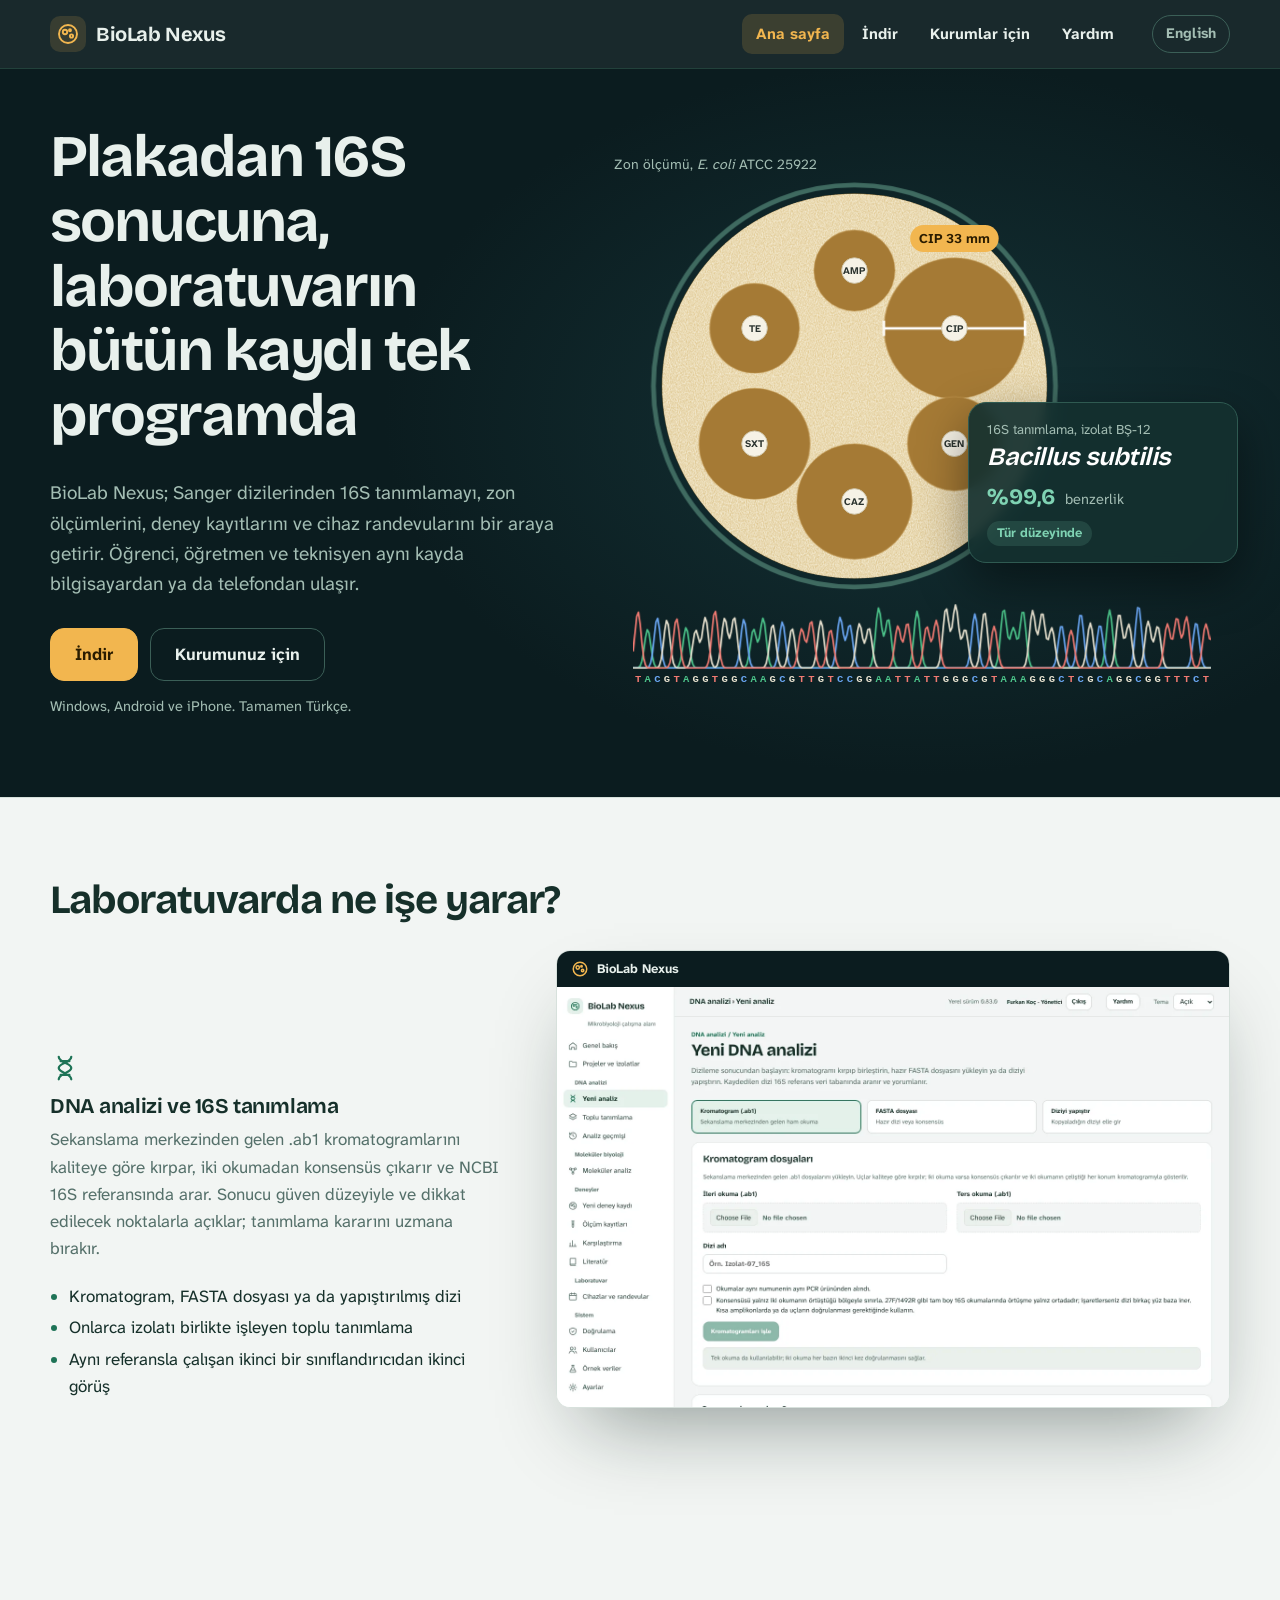
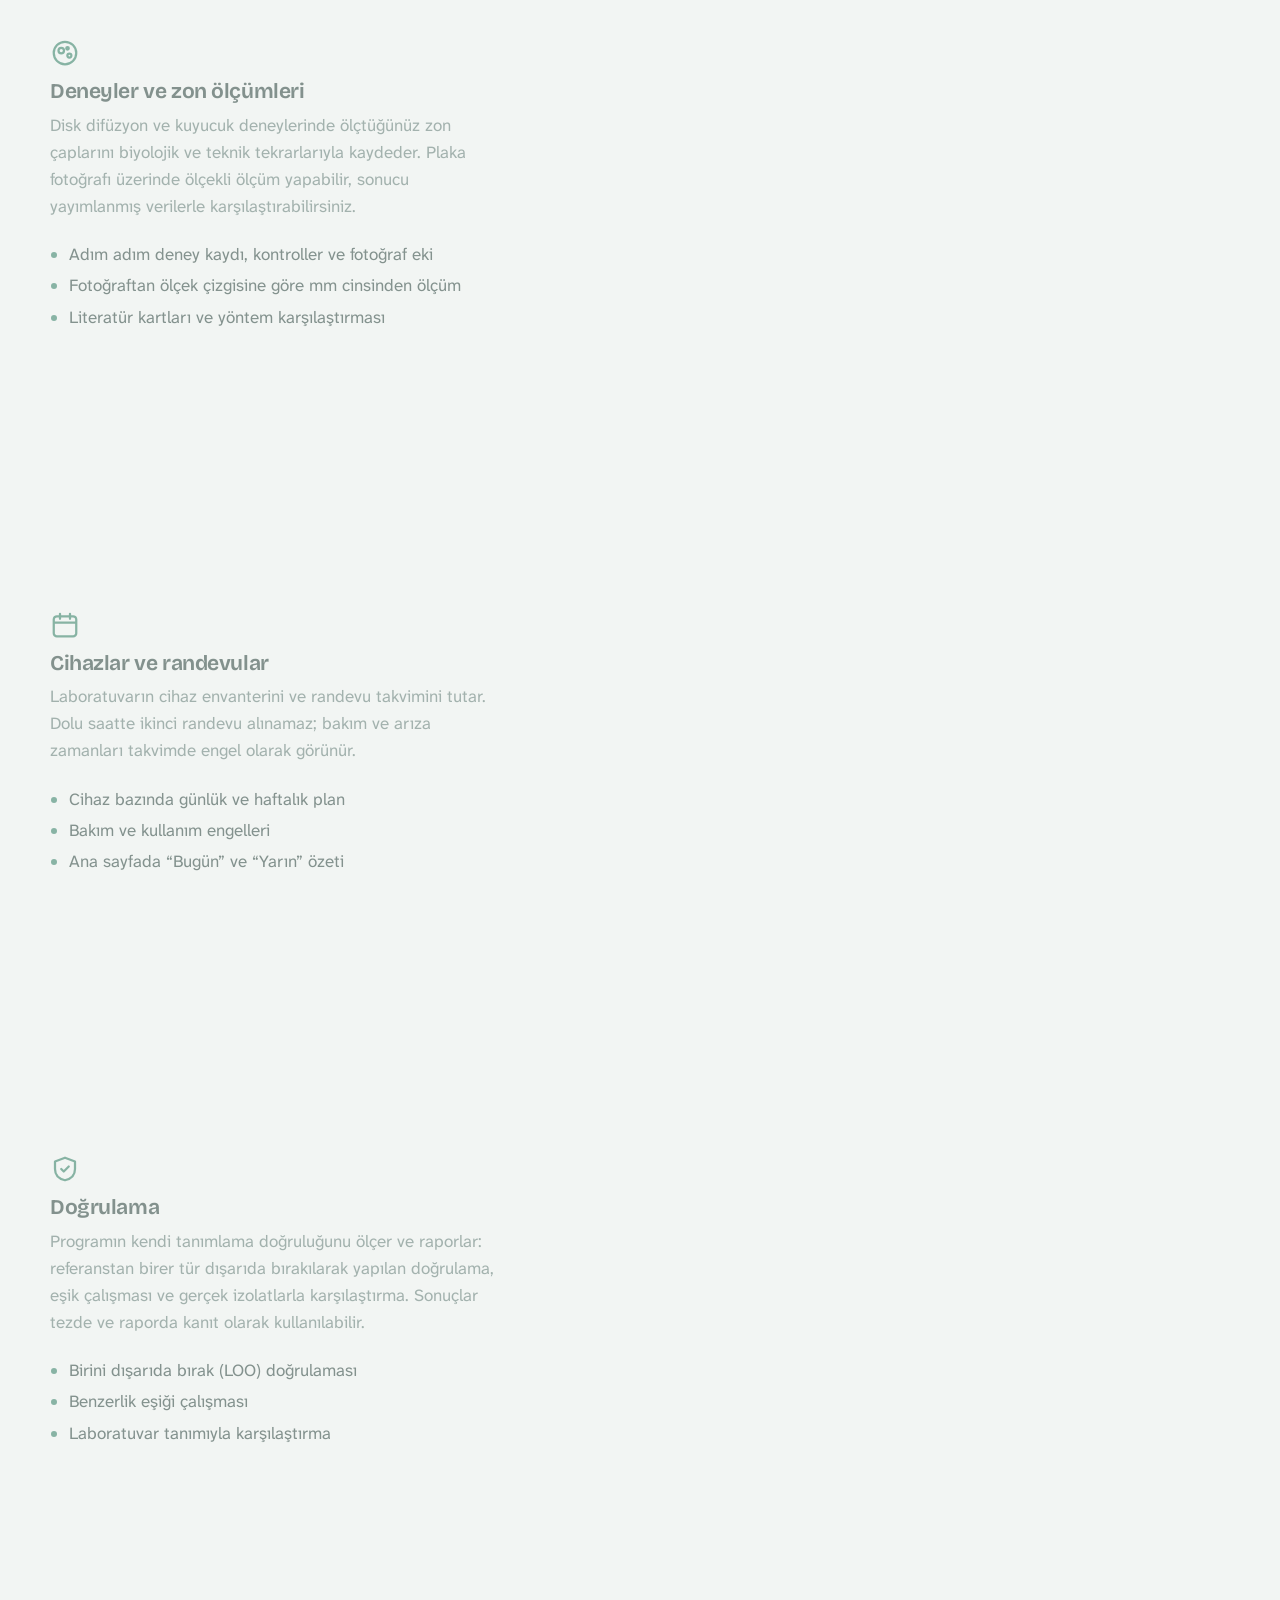
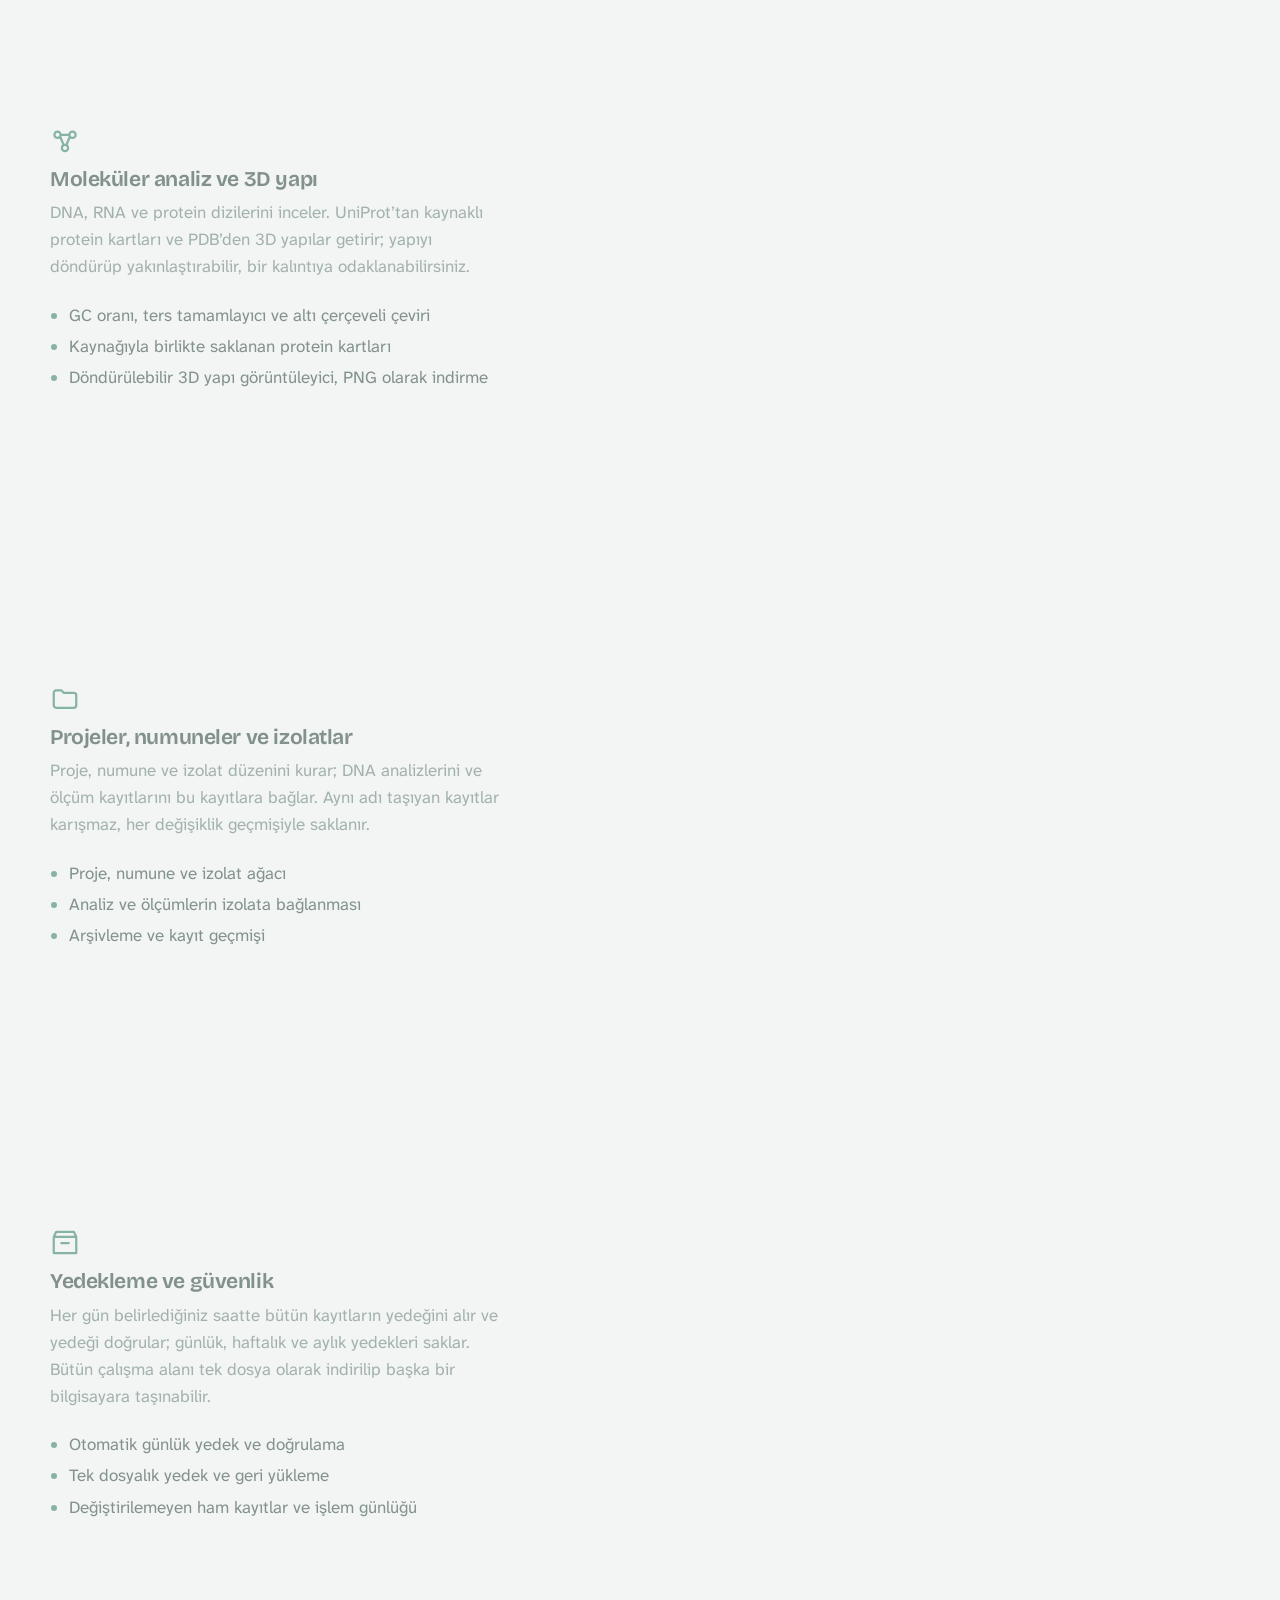
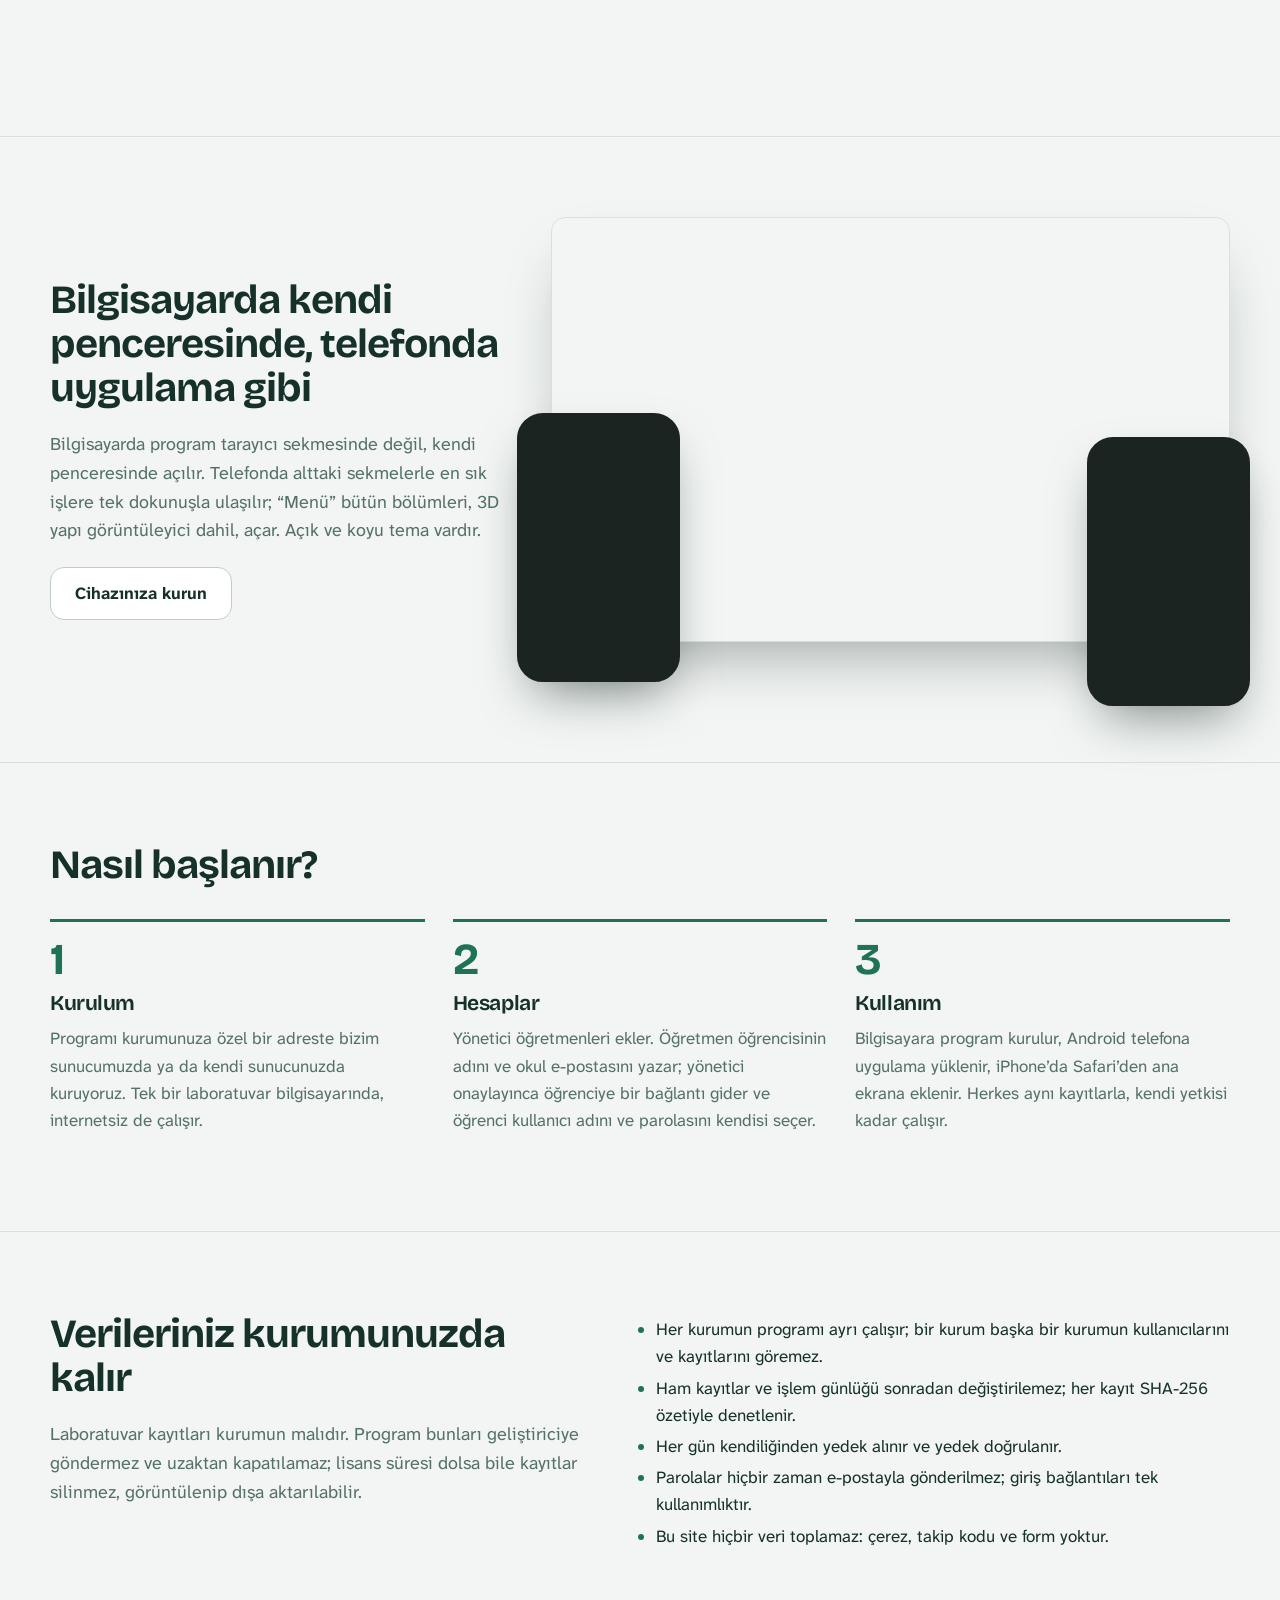
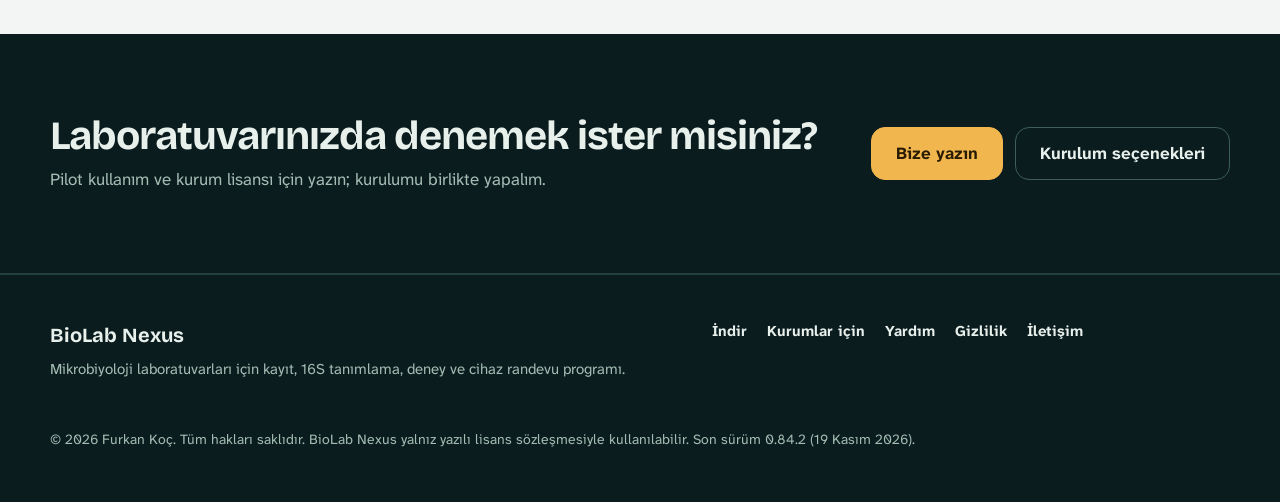
==== commit e553de41: "Add files via upload" ====
--- a/index.html
+++ b/index.html
@@ -8,7 +8,9 @@
 <meta name="referrer" content="no-referrer">
 <meta name="color-scheme" content="light dark">
 <title>BioLab Nexus: mikrobiyoloji laboratuvarının kayıt ve analiz programı</title>
-<meta name="description" content="Sanger dizilerinden 16S tanımlama, zon ölçümleri, deney kayıtları ve cihaz randevuları tek programda. Windows, Android ve iPhone.">
+<meta name="description" content="Sanger dizilerinden 16S tanımlama, zon ölçümleri, deney kayıtları, cihaz randevuları, moleküler analiz ve 3D yapı görüntüleme tek programda. Windows, Android ve iPhone.">
+<link rel="alternate" hreflang="tr" href="index.html">
+<link rel="alternate" hreflang="en" href="en.html">
 <link rel="icon" href="simge-192.png">
 <link rel="apple-touch-icon" href="apple-touch-icon.png">
 <link rel="stylesheet" href="stil.css">
@@ -19,7 +21,8 @@
 <header class="ust"><div class="kap ust-ic">
 <a class="marka" href="index.html"><svg class="logo" viewBox="0 0 24 24" aria-hidden="true"><path d="M21 12a9 9 0 1 1-18 0 9 9 0 0 1 18 0zM11.2 10a2.2 2.2 0 1 1-4.4 0 2.2 2.2 0 0 1 4.4 0zM17.1 14a1.6 1.6 0 1 1-3.2 0 1.6 1.6 0 0 1 3.2 0zM15 8.2a1 1 0 1 1-2 0 1 1 0 0 1 2 0z"/></svg><span>BioLab Nexus</span></a>
 <nav class="nav" aria-label="Site"><a href="index.html" aria-current="page">Ana sayfa</a><a href="indir.html">İndir</a><a href="kurumlar.html">Kurumlar için</a><a href="yardim.html">Yardım</a></nav>
-<details class="nav-tel"><summary>Menü</summary><nav aria-label="Site menüsü"><a href="index.html" aria-current="page">Ana sayfa</a><a href="indir.html">İndir</a><a href="kurumlar.html">Kurumlar için</a><a href="yardim.html">Yardım</a></nav></details>
+<nav class="dil-secici" aria-label="Dil"><a class="dil" href="en.html" hreflang="en" lang="en">English</a></nav>
+<details class="nav-tel"><summary>Menü</summary><nav aria-label="Site menüsü"><a href="index.html" aria-current="page">Ana sayfa</a><a href="indir.html">İndir</a><a href="kurumlar.html">Kurumlar için</a><a href="yardim.html">Yardım</a><a href="en.html" hreflang="en" lang="en">English</a></nav></details>
 </div></header>
 <main id="icerik">
 <section class="hero"><div class="kap hero-ic">
@@ -33,7 +36,6 @@
 <p class="sahne-not s-not1">Zon ölçümü, <i>E. coli</i> ATCC 25922</p>
 <svg class="sahne-svg" viewBox="0 0 640 560" role="img" aria-labelledby="sahneBaslik sahneAciklama"><title id="sahneBaslik">Plakadan 16S sonucuna</title><desc id="sahneAciklama">Agar plakasına altı antibiyotik diski konur, zonlar oluşur, siprofloksasin zonu 33 mm olarak ölçülür; ardından bir kromatogram çizilir ve izolat Bacillus subtilis olarak, yüzde 99,6 benzerlikle tanımlanır.</desc><defs><clipPath id="sAgar"><circle cx="250" cy="236" r="200"/></clipPath><filter id="sCim" x="0" y="0" width="100%" height="100%"><feTurbulence type="fractalNoise" baseFrequency="0.85" numOctaves="2" seed="11" result="g"/><feColorMatrix in="g" type="matrix" values="0 0 0 0 0.93  0 0 0 0 0.87  0 0 0 0 0.70  0 0 0 1.6 -0.35"/></filter><radialGradient id="sAgarRenk" cx="42%" cy="38%" r="70%"><stop offset="0" class="s-agar1"/><stop offset="1" class="s-agar2"/></radialGradient></defs><g class="s-plaka"><circle cx="250" cy="236" r="209" class="s-kenar"/><circle cx="250" cy="236" r="200" fill="url(#sAgarRenk)"/></g><g clip-path="url(#sAgar)"><g class="s-cim"><circle cx="250" cy="236" r="200" class="s-cim-zemin"/><rect x="50" y="36" width="400" height="400" filter="url(#sCim)"/></g><circle cx="250.0" cy="116.0" r="42.2" class="s-zon i0"/><circle cx="353.9" cy="176.0" r="73.3" class="s-zon i1"/><circle cx="353.9" cy="296.0" r="48.9" class="s-zon i2"/><circle cx="250.0" cy="356.0" r="60.0" class="s-zon i3"/><circle cx="146.1" cy="296.0" r="57.8" class="s-zon i4"/><circle cx="146.1" cy="176.0" r="46.7" class="s-zon i5"/></g><g class="s-olcum"><line x1="280.6" y1="176.0" x2="427.3" y2="176.0" pathLength="1" class="s-cizgi"/><line x1="280.6" y1="168.0" x2="280.6" y2="184.0" class="s-uc"/><line x1="427.3" y1="168.0" x2="427.3" y2="184.0" class="s-uc"/></g><g class="s-disk i0"><circle cx="250.0" cy="116.0" r="13.3"/><text x="250.0" y="119.6" text-anchor="middle">AMP</text></g><g class="s-disk i1"><circle cx="353.9" cy="176.0" r="13.3"/><text x="353.9" y="179.6" text-anchor="middle">CIP</text></g><g class="s-disk i2"><circle cx="353.9" cy="296.0" r="13.3"/><text x="353.9" y="299.6" text-anchor="middle">GEN</text></g><g class="s-disk i3"><circle cx="250.0" cy="356.0" r="13.3"/><text x="250.0" y="359.6" text-anchor="middle">CAZ</text></g><g class="s-disk i4"><circle cx="146.1" cy="296.0" r="13.3"/><text x="146.1" y="299.6" text-anchor="middle">SXT</text></g><g class="s-disk i5"><circle cx="146.1" cy="176.0" r="13.3"/><text x="146.1" y="179.6" text-anchor="middle">TE</text></g><g class="s-etiket"><rect x="307.9" y="68.7" width="92" height="28" rx="14"/><text x="353.9" y="87.7" text-anchor="middle">CIP 33 mm</text></g><svg class="s-kroma" x="20" y="452" width="600" height="96" viewBox="0 0 659 112" preserveAspectRatio="none"><path d="M0,90.0 L2,90.0 L4,89.9 L6,89.4 L8,87.4 L10,81.4 L12,69.2 L14,53.4 L16,43.5 L18,47.2 L20,61.5 L22,76.3 L24,85.2 L26,88.8 L28,89.8 L30,90.0 L32,90.0 L34,90.0 L36,90.0 L38,90.0 L40,90.0 L42,90.0 L44,90.0 L46,90.0 L48,89.9 L50,89.4 L52,87.2 L54,80.8 L56,67.8 L58,51.3 L60,41.1 L62,45.4 L64,60.5 L66,75.9 L68,85.1 L70,88.8 L72,89.8 L74,90.0 L76,90.0 L78,90.0 L80,90.0 L82,90.0 L84,90.0 L86,90.0 L88,90.0 L90,90.0 L92,90.0 L94,90.0 L96,90.0 L98,90.0 L100,90.0 L102,90.0 L104,90.0 L106,90.0 L108,90.0 L110,90.0 L112,90.0 L114,90.0 L116,90.0 L118,90.0 L120,90.0 L122,90.0 L124,90.0 L126,89.7 L128,88.6 L130,84.8 L132,75.4 L134,60.3 L136,46.4 L138,43.1 L140,51.0 L142,58.6 L144,54.0 L146,39.4 L148,29.5 L150,35.9 L152,54.8 L154,73.4 L156,84.3 L158,88.6 L160,89.7 L162,90.0 L164,90.0 L166,90.0 L168,90.0 L170,90.0 L172,90.0 L174,90.0 L176,90.0 L178,90.0 L180,90.0 L182,90.0 L184,90.0 L186,90.0 L188,90.0 L190,90.0 L192,90.0 L194,90.0 L196,90.0 L198,90.0 L200,90.0 L202,90.0 L204,90.0 L206,90.0 L208,90.0 L210,90.0 L212,90.0 L214,90.0 L216,90.0 L218,90.0 L220,90.0 L222,90.0 L224,90.0 L226,90.0 L228,90.0 L230,90.0 L232,90.0 L234,90.0 L236,90.0 L238,90.0 L240,90.0 L242,90.0 L244,90.0 L246,90.0 L248,90.0 L250,90.0 L252,90.0 L254,90.0 L256,90.0 L258,90.0 L260,90.0 L262,90.0 L264,90.0 L266,90.0 L268,89.8 L270,88.9 L272,85.3 L274,74.8 L276,54.7 L278,30.5 L280,17.2 L282,24.3 L284,42.0 L286,51.4 L288,44.6 L290,32.5 L292,31.8 L294,46.6 L296,66.5 L298,80.8 L300,87.4 L302,89.5 L304,89.9 L306,90.0 L308,90.0 L310,90.0 L312,89.8 L314,89.0 L316,85.4 L318,75.2 L320,55.9 L322,33.0 L324,21.1 L326,29.7 L328,51.8 L330,72.5 L332,84.2 L334,88.6 L336,89.8 L338,90.0 L340,90.0 L342,90.0 L344,90.0 L346,90.0 L348,90.0 L350,90.0 L352,90.0 L354,90.0 L356,90.0 L358,90.0 L360,90.0 L362,90.0 L364,90.0 L366,90.0 L368,90.0 L370,90.0 L372,90.0 L374,90.0 L376,90.0 L378,90.0 L380,90.0 L382,90.0 L384,90.0 L386,90.0 L388,90.0 L390,90.0 L392,90.0 L394,90.0 L396,90.0 L398,90.0 L400,90.0 L402,90.0 L404,90.0 L406,90.0 L408,90.0 L410,89.9 L412,89.5 L414,87.4 L416,80.5 L418,64.7 L420,41.1 L422,21.5 L424,20.0 L426,35.8 L428,52.3 L430,55.0 L432,46.6 L434,40.8 L436,46.0 L438,55.0 L440,53.7 L442,38.6 L444,22.7 L446,22.8 L448,41.0 L450,64.1 L452,80.1 L454,87.3 L456,89.5 L458,89.9 L460,90.0 L462,90.0 L464,90.0 L466,90.0 L468,90.0 L470,90.0 L472,90.0 L474,90.0 L476,90.0 L478,90.0 L480,90.0 L482,90.0 L484,90.0 L486,90.0 L488,90.0 L490,90.0 L492,90.0 L494,90.0 L496,90.0 L498,90.0 L500,90.0 L502,90.0 L504,90.0 L506,90.0 L508,90.0 L510,90.0 L512,90.0 L514,90.0 L516,90.0 L518,90.0 L520,90.0 L522,90.0 L524,90.0 L526,90.0 L528,90.0 L530,90.0 L532,89.8 L534,88.7 L536,84.6 L538,73.2 L540,52.6 L542,29.7 L544,19.6 L546,30.5 L548,53.7 L550,73.9 L552,84.9 L554,88.8 L556,89.8 L558,90.0 L560,90.0 L562,90.0 L564,90.0 L566,90.0 L568,90.0 L570,90.0 L572,90.0 L574,90.0 L576,90.0 L578,90.0 L580,90.0 L582,90.0 L584,90.0 L586,90.0 L588,90.0 L590,90.0 L592,90.0 L594,90.0 L596,90.0 L598,90.0 L600,90.0 L602,90.0 L604,90.0 L606,90.0 L608,90.0 L610,90.0 L612,90.0 L614,90.0 L616,90.0 L618,90.0 L620,90.0 L622,90.0 L624,90.0 L626,90.0 L628,90.0 L630,90.0 L632,90.0 L634,90.0 L636,90.0 L638,90.0 L640,90.0 L642,90.0 L644,90.0 L646,90.0 L648,90.0 L650,90.0 L652,90.0 L654,90.0 L656,90.0 L658,90.0 L660,90.0 L662,90.0 L664,89.8 L666,88.6 L668,84.1 L670,72.1 L672,50.9 L674,28.2 L676,19.0 L678,29.6 L680,47.7 L682,56.0 L684,50.2 L686,42.0 L688,44.3 L690,58.0 L692,73.7 L694,84.0 L696,88.4 L698,89.7 L700,90.0 L702,90.0 L704,90.0 L706,90.0 L708,90.0 L710,90.0 L712,90.0 L714,90.0 L716,90.0 L718,90.0 L720,90.0 L722,90.0 L724,90.0 L726,90.0 L728,90.0 L730,90.0 L732,90.0 L734,90.0 L736,90.0 L738,90.0 L740,89.9 L742,89.5 L744,87.5 L746,81.1 L748,67.4 L750,48.6 L752,35.1 L754,37.3 L756,53.4 L758,71.6 L760,83.3 L762,88.2 L764,89.7 L766,90.0 L768,90.0 L770,90.0 L772,90.0 L774,90.0 L776,90.0 L778,90.0 L780,90.0 L782,90.0 L784,90.0 L786,90.0 L788,90.0 L790,90.0 L792,90.0 L794,90.0 L796,89.7 L798,88.4 L800,83.7 L802,71.3 L804,50.0 L806,28.2 L808,20.3 L810,31.2 L812,47.1 L814,50.6 L816,39.4 L818,28.0 L820,31.0 L822,46.1 L824,57.9 L826,56.6 L828,47.6 L830,44.5 L832,53.5 L834,68.7 L836,81.0 L838,87.3 L840,89.4 L842,89.9 L844,90.0 L846,90.0 L848,90.0 L850,90.0 L852,90.0 L854,90.0 L856,90.0 L858,90.0 L860,90.0 L862,90.0 L864,90.0 L866,90.0 L868,90.0 L870,90.0 L872,90.0 L874,90.0 L876,90.0 L878,90.0 L880,90.0 L882,90.0 L884,90.0 L886,90.0 L888,90.0 L890,90.0 L892,90.0 L894,90.0 L896,90.0 L898,90.0 L900,90.0 L902,90.0 L904,90.0 L906,90.0 L908,90.0 L910,90.0 L912,90.0 L914,90.0 L916,90.0 L918,90.0 L920,90.0 L922,90.0 L924,90.0 L926,90.0 L928,90.0 L930,90.0 L932,90.0 L934,90.0 L936,90.0 L938,90.0 L940,90.0 L942,90.0 L944,90.0 L946,90.0 L948,90.0 L950,89.7 L952,88.5 L954,84.2 L956,73.3 L958,55.2 L960,37.5 L962,32.1 L964,41.8 L966,53.9 L968,54.0 L970,42.0 L972,32.0 L974,36.8 L976,54.4 L978,72.7 L980,83.9 L982,88.5 L984,89.7 L986,90.0 L988,90.0 L990,90.0 L992,90.0 L994,90.0 L996,90.0 L998,90.0 L1000,90.0" pathLength="1" class="s-iz s-A"/><path d="M0,90.0 L2,90.0 L4,90.0 L6,90.0 L8,90.0 L10,90.0 L12,90.0 L14,90.0 L16,89.7 L18,88.4 L20,83.6 L22,71.8 L24,52.6 L26,34.2 L28,29.7 L30,42.9 L32,63.4 L34,79.1 L36,86.8 L38,89.3 L40,89.9 L42,90.0 L44,90.0 L46,90.0 L48,90.0 L50,90.0 L52,90.0 L54,90.0 L56,90.0 L58,90.0 L60,90.0 L62,90.0 L64,90.0 L66,90.0 L68,90.0 L70,90.0 L72,90.0 L74,90.0 L76,90.0 L78,90.0 L80,90.0 L82,90.0 L84,90.0 L86,90.0 L88,90.0 L90,90.0 L92,90.0 L94,90.0 L96,90.0 L98,90.0 L100,90.0 L102,90.0 L104,90.0 L106,90.0 L108,90.0 L110,90.0 L112,90.0 L114,89.9 L116,89.2 L118,86.5 L120,78.6 L122,62.7 L124,43.0 L126,31.3 L128,36.9 L130,55.3 L132,73.6 L134,84.4 L136,88.6 L138,89.8 L140,90.0 L142,90.0 L144,90.0 L146,90.0 L148,90.0 L150,90.0 L152,90.0 L154,90.0 L156,90.0 L158,89.9 L160,89.3 L162,86.6 L164,78.9 L166,63.8 L168,45.1 L170,34.3 L172,40.0 L174,57.5 L176,74.7 L178,84.8 L180,88.7 L182,89.8 L184,90.0 L186,90.0 L188,90.0 L190,90.0 L192,90.0 L194,90.0 L196,90.0 L198,90.0 L200,90.0 L202,90.0 L204,90.0 L206,90.0 L208,90.0 L210,90.0 L212,90.0 L214,90.0 L216,90.0 L218,90.0 L220,90.0 L222,90.0 L224,89.9 L226,89.1 L228,86.1 L230,77.5 L232,60.6 L234,40.1 L236,28.5 L238,34.1 L240,48.9 L242,56.6 L244,50.3 L246,39.4 L248,38.4 L250,51.3 L252,68.9 L254,81.7 L256,87.6 L258,89.5 L260,89.9 L262,90.0 L264,90.0 L266,90.0 L268,90.0 L270,90.0 L272,90.0 L274,90.0 L276,90.0 L278,90.0 L280,90.0 L282,90.0 L284,90.0 L286,90.0 L288,90.0 L290,90.0 L292,90.0 L294,90.0 L296,90.0 L298,90.0 L300,90.0 L302,90.0 L304,90.0 L306,90.0 L308,90.0 L310,90.0 L312,90.0 L314,90.0 L316,90.0 L318,90.0 L320,90.0 L322,90.0 L324,90.0 L326,90.0 L328,90.0 L330,90.0 L332,90.0 L334,90.0 L336,90.0 L338,90.0 L340,90.0 L342,90.0 L344,90.0 L346,90.0 L348,90.0 L350,90.0 L352,90.0 L354,90.0 L356,90.0 L358,90.0 L360,90.0 L362,90.0 L364,90.0 L366,90.0 L368,90.0 L370,90.0 L372,90.0 L374,90.0 L376,90.0 L378,89.8 L380,88.9 L382,85.4 L384,75.5 L386,56.9 L388,35.2 L390,24.4 L392,33.2 L394,54.4 L396,73.9 L398,84.7 L400,88.7 L402,89.8 L404,90.0 L406,90.0 L408,90.0 L410,90.0 L412,90.0 L414,90.0 L416,90.0 L418,90.0 L420,90.0 L422,90.0 L424,90.0 L426,90.0 L428,90.0 L430,90.0 L432,90.0 L434,90.0 L436,90.0 L438,90.0 L440,90.0 L442,90.0 L444,90.0 L446,90.0 L448,90.0 L450,90.0 L452,90.0 L454,90.0 L456,90.0 L458,90.0 L460,90.0 L462,90.0 L464,90.0 L466,90.0 L468,90.0 L470,90.0 L472,90.0 L474,90.0 L476,89.9 L478,89.6 L480,88.0 L482,82.9 L484,71.1 L486,53.9 L488,40.0 L490,39.9 L492,53.7 L494,70.9 L496,82.8 L498,87.9 L500,89.1 L502,87.4 L504,80.8 L506,65.8 L508,43.9 L510,26.3 L512,26.5 L514,44.1 L516,66.0 L518,80.9 L520,87.5 L522,89.1 L524,87.9 L526,82.6 L528,70.6 L530,53.1 L532,39.3 L534,39.6 L536,53.7 L538,71.1 L540,82.9 L542,88.1 L544,89.6 L546,89.9 L548,90.0 L550,90.0 L552,90.0 L554,90.0 L556,90.0 L558,90.0 L560,90.0 L562,90.0 L564,89.9 L566,89.4 L568,87.0 L570,79.1 L572,61.5 L574,36.3 L576,16.7 L578,17.6 L580,38.2 L582,63.2 L584,80.0 L586,87.3 L588,89.5 L590,89.9 L592,90.0 L594,90.0 L596,90.0 L598,90.0 L600,90.0 L602,90.0 L604,90.0 L606,90.0 L608,90.0 L610,90.0 L612,90.0 L614,90.0 L616,90.0 L618,90.0 L620,90.0 L622,90.0 L624,90.0 L626,90.0 L628,90.0 L630,89.9 L632,89.5 L634,87.7 L636,81.7 L638,68.6 L640,50.1 L642,36.2 L644,37.4 L646,52.8 L648,71.0 L650,83.0 L652,88.1 L654,89.6 L656,89.9 L658,90.0 L660,90.0 L662,90.0 L664,90.0 L666,90.0 L668,90.0 L670,90.0 L672,90.0 L674,90.0 L676,90.0 L678,90.0 L680,90.0 L682,90.0 L684,90.0 L686,90.0 L688,90.0 L690,90.0 L692,90.0 L694,90.0 L696,90.0 L698,90.0 L700,90.0 L702,90.0 L704,90.0 L706,90.0 L708,89.8 L710,89.0 L712,85.9 L714,77.8 L716,63.6 L718,48.6 L720,43.1 L722,51.5 L724,67.1 L726,80.2 L728,86.9 L730,89.3 L732,89.9 L734,90.0 L736,90.0 L738,90.0 L740,90.0 L742,90.0 L744,90.0 L746,90.0 L748,90.0 L750,90.0 L752,90.0 L754,90.0 L756,90.0 L758,90.0 L760,90.0 L762,90.0 L764,90.0 L766,90.0 L768,90.0 L770,90.0 L772,90.0 L774,90.0 L776,90.0 L778,90.0 L780,90.0 L782,90.0 L784,90.0 L786,90.0 L788,90.0 L790,90.0 L792,90.0 L794,90.0 L796,90.0 L798,90.0 L800,90.0 L802,90.0 L804,90.0 L806,90.0 L808,90.0 L810,90.0 L812,90.0 L814,90.0 L816,90.0 L818,90.0 L820,90.0 L822,90.0 L824,90.0 L826,90.0 L828,90.0 L830,90.0 L832,90.0 L834,90.0 L836,90.0 L838,90.0 L840,89.7 L842,88.4 L844,83.6 L846,71.2 L848,50.1 L850,28.7 L852,21.4 L854,32.7 L856,49.2 L858,54.2 L860,45.5 L862,36.2 L864,39.0 L866,51.2 L868,58.9 L870,53.6 L872,41.8 L874,37.4 L876,45.0 L878,53.4 L880,48.4 L882,30.3 L884,15.6 L886,19.6 L888,38.3 L890,53.2 L892,53.0 L894,44.0 L896,41.2 L898,51.3 L900,67.7 L902,80.7 L904,87.2 L906,89.4 L908,89.9 L910,90.0 L912,90.0 L914,90.0 L916,89.9 L918,89.2 L920,86.4 L922,77.6 L924,59.5 L926,35.6 L928,19.8 L930,24.5 L932,45.8 L934,68.4 L936,82.4 L938,88.0 L940,89.0 L942,87.1 L944,80.4 L946,66.5 L948,48.2 L950,36.3 L952,40.1 L954,56.4 L956,73.7 L958,84.2 L960,88.5 L962,89.7 L964,90.0 L966,90.0 L968,90.0 L970,90.0 L972,89.7 L974,88.6 L976,84.4 L978,73.9 L980,56.6 L982,39.7 L984,34.8 L986,44.4 L988,56.7 L990,58.4 L992,49.0 L994,40.9 L996,45.1 L998,60.1 L1000,75.5" pathLength="1" class="s-iz s-C"/><path d="M0,90.0 L2,90.0 L4,90.0 L6,90.0 L8,90.0 L10,90.0 L12,90.0 L14,90.0 L16,90.0 L18,90.0 L20,90.0 L22,90.0 L24,90.0 L26,89.9 L28,89.3 L30,86.8 L32,79.2 L34,64.0 L36,44.5 L38,32.3 L40,37.1 L42,54.9 L44,73.2 L46,84.2 L48,88.5 L50,89.7 L52,90.0 L54,90.0 L56,90.0 L58,90.0 L60,89.8 L62,88.7 L64,85.1 L66,76.2 L68,61.7 L70,47.9 L72,44.3 L74,51.7 L76,58.9 L78,54.2 L80,39.3 L82,28.7 L84,34.6 L86,53.5 L88,72.6 L90,84.0 L92,88.4 L94,89.0 L96,86.5 L98,78.5 L100,62.4 L102,42.2 L104,29.8 L106,34.0 L108,47.6 L110,54.1 L112,45.6 L114,31.8 L116,29.4 L118,43.5 L120,64.1 L122,79.6 L124,87.0 L126,89.4 L128,89.9 L130,90.0 L132,90.0 L134,90.0 L136,90.0 L138,90.0 L140,90.0 L142,90.0 L144,90.0 L146,90.0 L148,89.7 L150,88.4 L152,84.0 L154,73.3 L156,56.4 L158,40.9 L160,38.1 L162,50.3 L164,68.0 L166,81.2 L168,87.4 L170,89.2 L172,88.5 L174,84.5 L176,74.7 L178,59.2 L180,45.2 L182,42.8 L184,54.1 L186,70.2 L188,82.1 L190,87.7 L192,89.5 L194,89.9 L196,90.0 L198,90.0 L200,90.0 L202,89.9 L204,89.2 L206,86.4 L208,78.4 L210,62.7 L212,43.5 L214,32.8 L216,39.0 L218,57.1 L220,74.7 L222,84.8 L224,88.7 L226,89.8 L228,90.0 L230,90.0 L232,90.0 L234,90.0 L236,90.0 L238,90.0 L240,90.0 L242,90.0 L244,90.0 L246,89.9 L248,89.2 L250,86.6 L252,78.9 L254,64.1 L256,46.2 L258,36.2 L260,41.1 L262,53.8 L264,60.0 L266,53.6 L268,43.3 L270,42.5 L272,54.5 L274,70.7 L276,82.4 L278,87.8 L280,89.6 L282,89.9 L284,90.0 L286,90.0 L288,90.0 L290,90.0 L292,90.0 L294,90.0 L296,90.0 L298,90.0 L300,90.0 L302,90.0 L304,90.0 L306,90.0 L308,90.0 L310,90.0 L312,90.0 L314,90.0 L316,90.0 L318,90.0 L320,90.0 L322,90.0 L324,90.0 L326,90.0 L328,90.0 L330,90.0 L332,90.0 L334,90.0 L336,90.0 L338,90.0 L340,90.0 L342,90.0 L344,89.9 L346,89.5 L348,87.5 L350,80.8 L352,65.1 L354,41.4 L356,21.0 L358,18.4 L360,32.7 L362,45.5 L364,41.1 L366,23.8 L368,13.3 L370,22.5 L372,42.6 L374,55.0 L376,52.4 L378,44.2 L380,44.6 L382,56.6 L384,72.2 L386,83.1 L388,88.0 L390,89.1 L392,87.5 L394,81.1 L396,66.1 L398,43.7 L400,25.0 L402,23.9 L404,41.4 L406,64.1 L408,80.0 L410,87.2 L412,89.4 L414,89.9 L416,90.0 L418,90.0 L420,90.0 L422,90.0 L424,90.0 L426,90.0 L428,90.0 L430,90.0 L432,90.0 L434,90.0 L436,90.0 L438,90.0 L440,90.0 L442,90.0 L444,89.8 L446,88.8 L448,84.9 L450,74.2 L452,54.2 L454,31.4 L456,20.2 L458,28.2 L460,44.2 L462,49.6 L464,38.8 L466,24.9 L468,24.9 L470,39.8 L472,54.3 L474,55.5 L476,46.4 L478,41.1 L480,48.7 L482,64.5 L484,78.6 L486,86.3 L488,89.1 L490,89.9 L492,90.0 L494,90.0 L496,90.0 L498,90.0 L500,90.0 L502,90.0 L504,90.0 L506,90.0 L508,90.0 L510,89.8 L512,89.0 L514,85.8 L516,77.1 L518,61.2 L520,43.5 L522,35.5 L524,43.8 L526,61.7 L528,77.4 L530,86.0 L532,89.1 L534,89.8 L536,90.0 L538,90.0 L540,90.0 L542,89.9 L544,89.5 L546,87.4 L548,80.6 L550,65.5 L552,43.7 L554,26.4 L556,26.2 L558,40.8 L560,53.9 L562,53.0 L564,42.2 L566,36.7 L568,45.5 L570,62.9 L572,78.1 L574,86.2 L576,88.9 L578,88.8 L580,85.5 L582,76.3 L584,59.6 L586,41.3 L588,33.2 L590,40.6 L592,53.9 L594,58.2 L596,49.9 L598,40.0 L600,41.5 L602,55.6 L604,72.3 L606,83.4 L608,88.2 L610,89.7 L612,90.0 L614,90.0 L616,90.0 L618,90.0 L620,90.0 L622,90.0 L624,90.0 L626,90.0 L628,90.0 L630,90.0 L632,90.0 L634,90.0 L636,90.0 L638,90.0 L640,90.0 L642,90.0 L644,90.0 L646,90.0 L648,90.0 L650,90.0 L652,90.0 L654,90.0 L656,90.0 L658,90.0 L660,90.0 L662,90.0 L664,90.0 L666,90.0 L668,90.0 L670,90.0 L672,90.0 L674,90.0 L676,90.0 L678,90.0 L680,90.0 L682,90.0 L684,90.0 L686,89.8 L688,89.1 L690,86.1 L692,78.4 L694,64.8 L696,50.4 L698,44.9 L700,52.8 L702,67.9 L704,80.4 L706,87.0 L708,89.3 L710,89.9 L712,90.0 L714,90.0 L716,90.0 L718,90.0 L720,90.0 L722,90.0 L724,90.0 L726,90.0 L728,90.0 L730,89.8 L732,88.6 L734,84.4 L736,73.1 L738,53.6 L740,33.2 L742,25.7 L744,37.4 L746,58.9 L748,76.7 L750,85.9 L752,89.1 L754,89.8 L756,90.0 L758,90.0 L760,90.0 L762,89.9 L764,89.4 L766,87.1 L768,79.8 L770,64.2 L772,42.8 L774,27.6 L776,30.3 L778,48.7 L780,69.3 L782,82.5 L784,88.0 L786,89.1 L788,87.4 L790,81.1 L792,67.7 L794,49.5 L796,36.6 L798,39.1 L800,54.9 L802,72.5 L804,83.7 L806,88.3 L808,89.7 L810,90.0 L812,90.0 L814,90.0 L816,90.0 L818,90.0 L820,90.0 L822,90.0 L824,90.0 L826,90.0 L828,89.9 L830,89.5 L832,87.6 L834,81.7 L836,69.3 L838,52.5 L840,41.0 L842,43.6 L844,58.2 L846,74.3 L848,84.4 L850,88.5 L852,89.7 L854,90.0 L856,90.0 L858,90.0 L860,90.0 L862,90.0 L864,90.0 L866,90.0 L868,90.0 L870,90.0 L872,90.0 L874,90.0 L876,90.0 L878,90.0 L880,90.0 L882,90.0 L884,90.0 L886,90.0 L888,90.0 L890,90.0 L892,90.0 L894,89.9 L896,89.5 L898,87.4 L900,81.2 L902,68.3 L904,51.2 L906,39.6 L908,41.8 L910,53.3 L912,60.4 L914,55.2 L916,44.1 L918,40.9 L920,51.1 L922,67.6 L924,80.7 L926,87.2 L928,89.4 L930,89.9 L932,90.0 L934,90.0 L936,90.0 L938,90.0 L940,90.0 L942,90.0 L944,90.0 L946,90.0 L948,90.0 L950,90.0 L952,90.0 L954,90.0 L956,90.0 L958,90.0 L960,90.0 L962,90.0 L964,90.0 L966,90.0 L968,90.0 L970,90.0 L972,90.0 L974,90.0 L976,90.0 L978,90.0 L980,90.0 L982,90.0 L984,90.0 L986,90.0 L988,90.0 L990,90.0 L992,90.0 L994,90.0 L996,90.0 L998,90.0 L1000,90.0" pathLength="1" class="s-iz s-G"/><path d="M0,69.9 L2,48.3 L4,27.6 L6,22.4 L8,37.0 L10,60.0 L12,77.7 L14,86.3 L16,89.2 L18,89.9 L20,90.0 L22,90.0 L24,90.0 L26,90.0 L28,90.0 L30,90.0 L32,90.0 L34,90.0 L36,90.0 L38,89.7 L40,88.4 L42,83.6 L44,71.9 L46,52.8 L48,34.8 L50,30.6 L52,43.8 L54,64.0 L56,79.4 L58,86.9 L60,89.3 L62,89.9 L64,90.0 L66,90.0 L68,90.0 L70,90.0 L72,90.0 L74,90.0 L76,90.0 L78,90.0 L80,90.0 L82,89.6 L84,88.1 L86,82.4 L88,68.7 L90,46.5 L92,25.8 L94,21.4 L96,37.0 L98,60.4 L100,78.0 L102,86.5 L104,89.3 L106,89.9 L108,90.0 L110,90.0 L112,90.0 L114,90.0 L116,90.0 L118,90.0 L120,90.0 L122,90.0 L124,90.0 L126,90.0 L128,90.0 L130,90.0 L132,90.0 L134,90.0 L136,90.0 L138,90.0 L140,90.0 L142,90.0 L144,90.0 L146,90.0 L148,90.0 L150,90.0 L152,90.0 L154,90.0 L156,90.0 L158,90.0 L160,90.0 L162,90.0 L164,90.0 L166,90.0 L168,90.0 L170,90.0 L172,90.0 L174,90.0 L176,90.0 L178,90.0 L180,89.9 L182,89.4 L184,87.1 L186,80.5 L188,67.6 L190,51.7 L192,42.4 L194,46.0 L196,56.0 L198,58.9 L200,48.9 L202,35.7 L204,33.9 L206,47.5 L208,66.7 L210,80.7 L212,87.3 L214,89.2 L216,88.5 L218,84.5 L220,74.9 L222,59.8 L224,46.3 L226,44.4 L228,55.5 L230,71.1 L232,82.5 L234,87.9 L236,89.6 L238,89.9 L240,90.0 L242,90.0 L244,90.0 L246,90.0 L248,90.0 L250,90.0 L252,90.0 L254,90.0 L256,90.0 L258,90.0 L260,90.0 L262,90.0 L264,90.0 L266,90.0 L268,90.0 L270,90.0 L272,90.0 L274,90.0 L276,90.0 L278,90.0 L280,90.0 L282,90.0 L284,90.0 L286,90.0 L288,90.0 L290,89.9 L292,89.2 L294,86.6 L296,79.3 L298,65.1 L300,48.2 L302,39.0 L304,43.7 L306,54.9 L308,58.6 L310,49.5 L312,37.4 L314,36.7 L316,50.3 L318,68.6 L320,81.6 L322,87.6 L324,89.2 L326,88.2 L328,83.7 L330,72.9 L332,56.5 L334,42.3 L336,40.3 L338,49.8 L340,58.0 L342,53.8 L344,40.2 L346,32.1 L348,39.9 L350,58.4 L352,75.6 L354,85.2 L356,88.9 L358,89.8 L360,90.0 L362,90.0 L364,90.0 L366,90.0 L368,90.0 L370,90.0 L372,90.0 L374,90.0 L376,90.0 L378,90.0 L380,90.0 L382,90.0 L384,90.0 L386,90.0 L388,90.0 L390,90.0 L392,90.0 L394,90.0 L396,90.0 L398,90.0 L400,89.9 L402,89.2 L404,86.4 L406,78.7 L408,64.2 L410,47.6 L412,39.4 L414,46.3 L416,62.7 L418,77.7 L420,86.0 L422,89.0 L424,89.8 L426,90.0 L428,90.0 L430,90.0 L432,90.0 L434,90.0 L436,90.0 L438,90.0 L440,90.0 L442,90.0 L444,90.0 L446,90.0 L448,90.0 L450,90.0 L452,90.0 L454,90.0 L456,90.0 L458,90.0 L460,90.0 L462,90.0 L464,90.0 L466,90.0 L468,90.0 L470,90.0 L472,90.0 L474,90.0 L476,90.0 L478,90.0 L480,90.0 L482,90.0 L484,90.0 L486,90.0 L488,89.9 L490,89.2 L492,86.6 L494,79.3 L496,66.1 L498,51.1 L500,44.3 L502,51.1 L504,66.1 L506,79.3 L508,86.6 L510,89.2 L512,89.9 L514,90.0 L516,90.0 L518,90.0 L520,90.0 L522,90.0 L524,90.0 L526,90.0 L528,90.0 L530,90.0 L532,90.0 L534,90.0 L536,90.0 L538,90.0 L540,90.0 L542,90.0 L544,90.0 L546,90.0 L548,90.0 L550,90.0 L552,90.0 L554,90.0 L556,90.0 L558,90.0 L560,90.0 L562,90.0 L564,90.0 L566,90.0 L568,90.0 L570,90.0 L572,90.0 L574,90.0 L576,90.0 L578,90.0 L580,90.0 L582,90.0 L584,90.0 L586,90.0 L588,90.0 L590,90.0 L592,90.0 L594,90.0 L596,90.0 L598,89.8 L600,89.0 L602,85.7 L604,76.9 L606,61.2 L608,43.9 L610,36.4 L612,43.1 L614,54.2 L616,55.1 L618,42.9 L620,30.1 L622,31.0 L624,44.0 L626,53.6 L628,48.5 L630,34.3 L632,27.9 L634,38.6 L636,59.1 L638,76.5 L640,85.7 L642,88.8 L644,88.8 L646,85.6 L648,76.7 L650,60.8 L652,43.7 L654,36.5 L656,43.5 L658,54.6 L660,55.4 L662,43.4 L664,31.3 L666,33.5 L668,50.3 L670,69.7 L672,82.5 L674,88.0 L676,89.6 L678,89.9 L680,90.0 L682,90.0 L684,90.0 L686,90.0 L688,90.0 L690,90.0 L692,90.0 L694,90.0 L696,89.9 L698,89.5 L700,87.7 L702,82.0 L704,69.7 L706,52.5 L708,39.9 L710,41.6 L712,56.1 L714,72.9 L716,83.7 L718,88.3 L720,89.3 L722,87.9 L724,82.9 L726,72.1 L728,57.0 L730,46.1 L732,47.7 L734,60.5 L736,75.1 L738,84.6 L740,88.6 L742,89.7 L744,90.0 L746,90.0 L748,90.0 L750,90.0 L752,89.8 L754,88.9 L756,85.6 L758,77.0 L760,62.0 L762,46.5 L764,41.0 L766,50.0 L768,66.4 L770,79.9 L772,86.9 L774,89.0 L776,88.4 L778,83.9 L780,71.9 L782,51.3 L784,30.0 L786,22.6 L788,35.3 L790,57.8 L792,76.3 L794,85.8 L796,89.1 L798,89.8 L800,90.0 L802,90.0 L804,90.0 L806,90.0 L808,90.0 L810,90.0 L812,90.0 L814,90.0 L816,90.0 L818,90.0 L820,90.0 L822,90.0 L824,90.0 L826,90.0 L828,90.0 L830,90.0 L832,90.0 L834,90.0 L836,90.0 L838,90.0 L840,90.0 L842,90.0 L844,90.0 L846,90.0 L848,90.0 L850,90.0 L852,90.0 L854,90.0 L856,90.0 L858,90.0 L860,90.0 L862,90.0 L864,90.0 L866,90.0 L868,90.0 L870,90.0 L872,90.0 L874,90.0 L876,90.0 L878,90.0 L880,90.0 L882,90.0 L884,90.0 L886,90.0 L888,90.0 L890,90.0 L892,90.0 L894,90.0 L896,90.0 L898,90.0 L900,90.0 L902,90.0 L904,90.0 L906,90.0 L908,90.0 L910,90.0 L912,90.0 L914,90.0 L916,90.0 L918,90.0 L920,90.0 L922,90.0 L924,90.0 L926,90.0 L928,89.7 L930,88.2 L932,82.6 L934,68.7 L936,45.6 L938,22.8 L940,16.4 L942,31.7 L944,56.6 L946,76.1 L948,85.8 L950,89.1 L952,89.9 L954,90.0 L956,90.0 L958,90.0 L960,90.0 L962,90.0 L964,90.0 L966,90.0 L968,90.0 L970,90.0 L972,90.0 L974,90.0 L976,90.0 L978,90.0 L980,90.0 L982,90.0 L984,90.0 L986,90.0 L988,90.0 L990,90.0 L992,90.0 L994,90.0 L996,90.0 L998,90.0 L1000,90.0" pathLength="1" class="s-iz s-T"/><g class="s-harfler"><text x="5.5" y="107" text-anchor="middle" class="s-T">T</text><text x="16.5" y="107" text-anchor="middle" class="s-A">A</text><text x="27.5" y="107" text-anchor="middle" class="s-C">C</text><text x="38.5" y="107" text-anchor="middle" class="s-G">G</text><text x="49.5" y="107" text-anchor="middle" class="s-T">T</text><text x="60.4" y="107" text-anchor="middle" class="s-A">A</text><text x="71.4" y="107" text-anchor="middle" class="s-G">G</text><text x="82.4" y="107" text-anchor="middle" class="s-G">G</text><text x="93.4" y="107" text-anchor="middle" class="s-T">T</text><text x="104.4" y="107" text-anchor="middle" class="s-G">G</text><text x="115.4" y="107" text-anchor="middle" class="s-G">G</text><text x="126.4" y="107" text-anchor="middle" class="s-C">C</text><text x="137.4" y="107" text-anchor="middle" class="s-A">A</text><text x="148.4" y="107" text-anchor="middle" class="s-A">A</text><text x="159.3" y="107" text-anchor="middle" class="s-G">G</text><text x="170.3" y="107" text-anchor="middle" class="s-C">C</text><text x="181.3" y="107" text-anchor="middle" class="s-G">G</text><text x="192.3" y="107" text-anchor="middle" class="s-T">T</text><text x="203.3" y="107" text-anchor="middle" class="s-T">T</text><text x="214.3" y="107" text-anchor="middle" class="s-G">G</text><text x="225.3" y="107" text-anchor="middle" class="s-T">T</text><text x="236.3" y="107" text-anchor="middle" class="s-C">C</text><text x="247.3" y="107" text-anchor="middle" class="s-C">C</text><text x="258.2" y="107" text-anchor="middle" class="s-G">G</text><text x="269.2" y="107" text-anchor="middle" class="s-G">G</text><text x="280.2" y="107" text-anchor="middle" class="s-A">A</text><text x="291.2" y="107" text-anchor="middle" class="s-A">A</text><text x="302.2" y="107" text-anchor="middle" class="s-T">T</text><text x="313.2" y="107" text-anchor="middle" class="s-T">T</text><text x="324.2" y="107" text-anchor="middle" class="s-A">A</text><text x="335.2" y="107" text-anchor="middle" class="s-T">T</text><text x="346.2" y="107" text-anchor="middle" class="s-T">T</text><text x="357.1" y="107" text-anchor="middle" class="s-G">G</text><text x="368.1" y="107" text-anchor="middle" class="s-G">G</text><text x="379.1" y="107" text-anchor="middle" class="s-G">G</text><text x="390.1" y="107" text-anchor="middle" class="s-C">C</text><text x="401.1" y="107" text-anchor="middle" class="s-G">G</text><text x="412.1" y="107" text-anchor="middle" class="s-T">T</text><text x="423.1" y="107" text-anchor="middle" class="s-A">A</text><text x="434.1" y="107" text-anchor="middle" class="s-A">A</text><text x="445.1" y="107" text-anchor="middle" class="s-A">A</text><text x="456.0" y="107" text-anchor="middle" class="s-G">G</text><text x="467.0" y="107" text-anchor="middle" class="s-G">G</text><text x="478.0" y="107" text-anchor="middle" class="s-G">G</text><text x="489.0" y="107" text-anchor="middle" class="s-C">C</text><text x="500.0" y="107" text-anchor="middle" class="s-T">T</text><text x="511.0" y="107" text-anchor="middle" class="s-C">C</text><text x="522.0" y="107" text-anchor="middle" class="s-G">G</text><text x="533.0" y="107" text-anchor="middle" class="s-C">C</text><text x="544.0" y="107" text-anchor="middle" class="s-A">A</text><text x="554.9" y="107" text-anchor="middle" class="s-G">G</text><text x="565.9" y="107" text-anchor="middle" class="s-G">G</text><text x="576.9" y="107" text-anchor="middle" class="s-C">C</text><text x="587.9" y="107" text-anchor="middle" class="s-G">G</text><text x="598.9" y="107" text-anchor="middle" class="s-G">G</text><text x="609.9" y="107" text-anchor="middle" class="s-T">T</text><text x="620.9" y="107" text-anchor="middle" class="s-T">T</text><text x="631.9" y="107" text-anchor="middle" class="s-T">T</text><text x="642.9" y="107" text-anchor="middle" class="s-C">C</text><text x="653.8" y="107" text-anchor="middle" class="s-T">T</text></g></svg></svg>
 <div class="sahne-sonuc" aria-hidden="true"><p class="sonuc-ust">16S tanımlama, izolat BŞ-12</p><p class="sonuc-tur"><i>Bacillus subtilis</i></p><p class="sonuc-alt"><b>%99,6</b> benzerlik <span>Tür düzeyinde</span></p></div>
-<button class="sahne-tekrar" type="button" hidden>Yeniden oynat</button>
 <figcaption class="gizli">Örnek veri: altı diskli bir antibiyotik plakası ve bir 16S tanımlama sonucu.</figcaption>
 </figure>
 </div></section>
@@ -61,7 +63,7 @@
 <h3>Cihazlar ve randevular</h3>
 <p>Laboratuvarın cihaz envanterini ve randevu takvimini tutar. Dolu saatte ikinci randevu alınamaz; bakım ve arıza zamanları takvimde engel olarak görünür.</p>
 <ul><li>Cihaz bazında günlük ve haftalık plan</li><li>Bakım ve kullanım engelleri</li><li>Ana sayfada “Bugün” ve “Yarın” özeti</li></ul>
-<img class="alan-gorsel" src="randevu-bilgisayar.webp" width="1440" height="900" loading="lazy" alt="Cihazlar ve randevular sayfası: yeni randevu formu">
+<img class="alan-gorsel" src="randevu-bilgisayar.webp" width="1440" height="900" loading="lazy" alt="Cihazlar ve randevular sayfası: yaklaşan randevular ve yeni randevu formu">
 </article>
 <article class="alan" data-gorsel="3">
 <svg class="ikon" viewBox="0 0 24 24" aria-hidden="true"><path d="M12 3l8 3v6c0 5-3.5 8-8 9-4.5-1-8-4-8-9V6zM9 12l2 2 4-4"/></svg>
@@ -70,10 +72,30 @@
 <ul><li>Birini dışarıda bırak (LOO) doğrulaması</li><li>Benzerlik eşiği çalışması</li><li>Laboratuvar tanımıyla karşılaştırma</li></ul>
 <img class="alan-gorsel" src="dogrulama-bilgisayar.webp" width="1440" height="900" loading="lazy" alt="Doğrulama sayfası: programın bölüm bölüm ölçülen doğruluğu">
 </article>
+<article class="alan" data-gorsel="4">
+<svg class="ikon" viewBox="0 0 24 24" aria-hidden="true"><path d="M8.5 7a2.5 2.5 0 1 1-5 0 2.5 2.5 0 0 1 5 0zM20.5 7a2.5 2.5 0 1 1-5 0 2.5 2.5 0 0 1 5 0zM14.5 17.5a2.5 2.5 0 1 1-5 0 2.5 2.5 0 0 1 5 0zM8.2 8.6l2.7 6.6M15.8 8.6l-2.7 6.6M8.6 7h6.8"/></svg>
+<h3>Moleküler analiz ve 3D yapı</h3>
+<p>DNA, RNA ve protein dizilerini inceler. UniProt’tan kaynaklı protein kartları ve PDB’den 3D yapılar getirir; yapıyı döndürüp yakınlaştırabilir, bir kalıntıya odaklanabilirsiniz.</p>
+<ul><li>GC oranı, ters tamamlayıcı ve altı çerçeveli çeviri</li><li>Kaynağıyla birlikte saklanan protein kartları</li><li>Döndürülebilir 3D yapı görüntüleyici, PNG olarak indirme</li></ul>
+<img class="alan-gorsel" src="molekuler-bilgisayar.webp" width="1440" height="900" loading="lazy" alt="Moleküler analiz sayfasında 3D yapı görüntüleyici (sentetik örnek yapı)">
+</article>
+<article class="alan" data-gorsel="5">
+<svg class="ikon" viewBox="0 0 24 24" aria-hidden="true"><path d="M3 7a2 2 0 0 1 2-2h4l2 2h8a2 2 0 0 1 2 2v8a2 2 0 0 1-2 2H5a2 2 0 0 1-2-2z"/></svg>
+<h3>Projeler, numuneler ve izolatlar</h3>
+<p>Proje, numune ve izolat düzenini kurar; DNA analizlerini ve ölçüm kayıtlarını bu kayıtlara bağlar. Aynı adı taşıyan kayıtlar karışmaz, her değişiklik geçmişiyle saklanır.</p>
+<ul><li>Proje, numune ve izolat ağacı</li><li>Analiz ve ölçümlerin izolata bağlanması</li><li>Arşivleme ve kayıt geçmişi</li></ul>
+<img class="alan-gorsel" src="projeler-bilgisayar.webp" width="1440" height="900" loading="lazy" alt="Projeler ve izolatlar sayfası: proje, numune ve izolat ağacı">
+</article>
+<article class="alan" data-gorsel="6">
+<svg class="ikon" viewBox="0 0 24 24" aria-hidden="true"><path d="M3 7h18v13H3zM3 7l2-4h14l2 4M9 12h6"/></svg>
+<h3>Yedekleme ve güvenlik</h3>
+<p>Her gün belirlediğiniz saatte bütün kayıtların yedeğini alır ve yedeği doğrular; günlük, haftalık ve aylık yedekleri saklar. Bütün çalışma alanı tek dosya olarak indirilip başka bir bilgisayara taşınabilir.</p>
+<ul><li>Otomatik günlük yedek ve doğrulama</li><li>Tek dosyalık yedek ve geri yükleme</li><li>Değiştirilemeyen ham kayıtlar ve işlem günlüğü</li></ul>
+<img class="alan-gorsel" src="yedek-bilgisayar.webp" width="1440" height="900" loading="lazy" alt="Ayarlar sayfasında otomatik yedekleme bölümü">
+</article>
 </div>
-<div class="hikaye-cerceve" aria-hidden="true"><div class="pencere"><div class="pencere-ust"><svg viewBox="0 0 24 24"><path d="M21 12a9 9 0 1 1-18 0 9 9 0 0 1 18 0zM11.2 10a2.2 2.2 0 1 1-4.4 0 2.2 2.2 0 0 1 4.4 0zM17.1 14a1.6 1.6 0 1 1-3.2 0 1.6 1.6 0 0 1 3.2 0zM15 8.2a1 1 0 1 1-2 0 1 1 0 0 1 2 0z"/></svg>BioLab Nexus</div><div class="pencere-ekran"><img data-i="0" src="dna-analizi-bilgisayar.webp" width="1440" height="900" loading="lazy" alt=""><img data-i="1" src="deney-kaydi-bilgisayar.webp" width="1440" height="900" loading="lazy" alt=""><img data-i="2" src="randevu-bilgisayar.webp" width="1440" height="900" loading="lazy" alt=""><img data-i="3" src="dogrulama-bilgisayar.webp" width="1440" height="900" loading="lazy" alt=""></div></div></div>
+<div class="hikaye-cerceve" aria-hidden="true"><div class="pencere"><div class="pencere-ust"><svg viewBox="0 0 24 24"><path d="M21 12a9 9 0 1 1-18 0 9 9 0 0 1 18 0zM11.2 10a2.2 2.2 0 1 1-4.4 0 2.2 2.2 0 0 1 4.4 0zM17.1 14a1.6 1.6 0 1 1-3.2 0 1.6 1.6 0 0 1 3.2 0zM15 8.2a1 1 0 1 1-2 0 1 1 0 0 1 2 0z"/></svg>BioLab Nexus</div><div class="pencere-ekran"><img data-i="0" src="dna-analizi-bilgisayar.webp" width="1440" height="900" loading="lazy" alt=""><img data-i="1" src="deney-kaydi-bilgisayar.webp" width="1440" height="900" loading="lazy" alt=""><img data-i="2" src="randevu-bilgisayar.webp" width="1440" height="900" loading="lazy" alt=""><img data-i="3" src="dogrulama-bilgisayar.webp" width="1440" height="900" loading="lazy" alt=""><img data-i="4" src="molekuler-bilgisayar.webp" width="1440" height="900" loading="lazy" alt=""><img data-i="5" src="projeler-bilgisayar.webp" width="1440" height="900" loading="lazy" alt=""><img data-i="6" src="yedek-bilgisayar.webp" width="1440" height="900" loading="lazy" alt=""></div></div></div>
 </div>
-<p class="ek">Ayrıca: DNA, RNA ve protein dizilerini inceleme, kaynaklı protein kartları ve 3D yapı görüntüleyici; projelerin, numunelerin ve izolatların takibi; otomatik günlük yedek.</p>
 </div></section>
 
 <section class="bolum gorunum" aria-labelledby="gorunum"><div class="kap gorunum-ic">
@@ -89,22 +111,12 @@
 
 <section class="bolum" aria-labelledby="baslangic"><div class="kap">
 <h2 id="baslangic">Nasıl başlanır?</h2>
-<ol class="adimlar">
-<li><h3>Kurulum</h3><p>Programı kurumunuza özel bir adreste bizim sunucumuzda ya da kendi sunucunuzda kuruyoruz. Tek bir laboratuvar bilgisayarında, internetsiz de çalışır.</p></li>
-<li><h3>Hesaplar</h3><p>Yönetici öğretmenleri ekler. Öğretmen öğrencisinin adını ve okul e-postasını yazar; yönetici onaylayınca öğrenciye bir bağlantı gider ve öğrenci kullanıcı adını ve parolasını kendisi seçer.</p></li>
-<li><h3>Kullanım</h3><p>Bilgisayara program kurulur, Android telefona uygulama yüklenir, iPhone’da Safari’den ana ekrana eklenir. Herkes aynı kayıtlarla, kendi yetkisi kadar çalışır.</p></li>
-</ol>
+<ol class="adimlar"><li><h3>Kurulum</h3><p>Programı kurumunuza özel bir adreste bizim sunucumuzda ya da kendi sunucunuzda kuruyoruz. Tek bir laboratuvar bilgisayarında, internetsiz de çalışır.</p></li><li><h3>Hesaplar</h3><p>Yönetici öğretmenleri ekler. Öğretmen öğrencisinin adını ve okul e-postasını yazar; yönetici onaylayınca öğrenciye bir bağlantı gider ve öğrenci kullanıcı adını ve parolasını kendisi seçer.</p></li><li><h3>Kullanım</h3><p>Bilgisayara program kurulur, Android telefona uygulama yüklenir, iPhone’da Safari’den ana ekrana eklenir. Herkes aynı kayıtlarla, kendi yetkisi kadar çalışır.</p></li></ol>
 </div></section>
 
 <section class="bolum guven" aria-labelledby="veriler"><div class="kap guven-ic">
 <div><h2 id="veriler">Verileriniz kurumunuzda kalır</h2><p class="bolum-giris">Laboratuvar kayıtları kurumun malıdır. Program bunları geliştiriciye göndermez ve uzaktan kapatılamaz; lisans süresi dolsa bile kayıtlar silinmez, görüntülenip dışa aktarılabilir.</p></div>
-<ul class="liste">
-<li>Her kurumun programı ayrı çalışır; bir kurum başka bir kurumun kullanıcılarını ve kayıtlarını göremez.</li>
-<li>Ham kayıtlar ve işlem günlüğü sonradan değiştirilemez; her kayıt SHA-256 özetiyle denetlenir.</li>
-<li>Her gün kendiliğinden yedek alınır ve yedek doğrulanır.</li>
-<li>Parolalar hiçbir zaman e-postayla gönderilmez; giriş bağlantıları tek kullanımlıktır.</li>
-<li>Bu site hiçbir veri toplamaz: çerez, takip kodu ve form yoktur.</li>
-</ul>
+<ul class="liste"><li>Her kurumun programı ayrı çalışır; bir kurum başka bir kurumun kullanıcılarını ve kayıtlarını göremez.</li><li>Ham kayıtlar ve işlem günlüğü sonradan değiştirilemez; her kayıt SHA-256 özetiyle denetlenir.</li><li>Her gün kendiliğinden yedek alınır ve yedek doğrulanır.</li><li>Parolalar hiçbir zaman e-postayla gönderilmez; giriş bağlantıları tek kullanımlıktır.</li><li>Bu site hiçbir veri toplamaz: çerez, takip kodu ve form yoktur.</li></ul>
 </div></section>
 
 <section class="bolum son-cagri"><div class="kap cagri-ic">
--- a/stil.css
+++ b/stil.css
@@ -50,6 +50,11 @@
 .nav-tel nav{position:absolute;right:0;top:calc(100% + 8px);background:var(--gece2);border:1px solid var(--gece-line);border-radius:14px;padding:6px;display:flex;flex-direction:column;min-width:220px;box-shadow:0 16px 40px rgba(0,0,0,.4)}
 .nav-tel nav a{padding:12px 14px;color:var(--gece-ink);text-decoration:none;font-weight:700;border-radius:10px}
 .nav-tel nav a[aria-current="page"]{background:rgba(242,182,79,.16);color:var(--amber)}
+/* dil seçici: üst çubukta öbür dildeki aynı sayfa; telefonda menünün en altında */
+.dil-secici{display:flex}
+.dil{color:var(--gece-sub);text-decoration:none;font-weight:700;font-size:14.5px;padding:6px 13px;border:1px solid #3B5F57;border-radius:999px}
+.dil:hover{color:var(--gece-ink);border-color:var(--gece-sub)}
+.nav-tel nav a[hreflang]{border-top:1px solid var(--gece-line);border-radius:0 0 10px 10px;margin-top:4px;color:var(--gece-sub)}
 
 /* düğmeler */
 .dugmeler{display:flex;flex-wrap:wrap;gap:12px}
@@ -98,11 +103,11 @@
 .sonuc-alt{margin:0;font-size:14.5px;color:var(--gece-sub);display:flex;flex-wrap:wrap;gap:6px 10px;align-items:baseline}
 .sonuc-alt b{font-family:var(--display);font-size:22px;color:var(--mint)}
 .sonuc-alt span{background:rgba(127,211,179,.14);color:var(--mint);border-radius:999px;padding:2px 10px;font-weight:700;font-size:13px}
-.sahne-tekrar{position:absolute;right:0;top:-12px;background:transparent;border:1px solid #3B5F57;color:var(--gece-sub);border-radius:999px;padding:6px 14px;font:700 13px var(--ui);cursor:pointer}
-.sahne-tekrar:hover{color:var(--gece-ink);border-color:var(--gece-sub)}
-
-/* sahnenin zamanlaması (yaklaşık 7 saniye, bir kez) */
+
+/* sahnenin zamanlaması: yaklaşık 7 saniye sürer; betik birkaç saniye bekleyip sahneyi söndürür ve baştan oynatır */
 .sahne.bekle{visibility:hidden}
+.sahne{transition:opacity .6s ease}
+.sahne.sondur{opacity:0}
 .i0{--i:0}.i1{--i:1}.i2{--i:2}.i3{--i:3}.i4{--i:4}.i5{--i:5}
 .oyna .s-plaka{animation:sGir .8s cubic-bezier(.2,.8,.2,1) both;transform-origin:250px 236px}
 .oyna .s-not1{animation:sBelir .6s .3s both}
@@ -237,7 +242,7 @@
 /* telefon */
 @media (max-width:720px){
  body{font-size:16.5px}
- .nav{display:none}.nav-tel{display:block}
+ .nav,.dil-secici{display:none}.nav-tel{display:block}
  .ust-ic{min-height:60px;gap:12px}
  .marka{font-size:18px}.logo{width:32px;height:32px}
  .hero{padding:30px 0 44px}
@@ -258,6 +263,6 @@
 /* hareketi azalt: sahne doğrudan son haliyle görünür, geçişler kapanır */
 @media (prefers-reduced-motion:reduce){
  .sahne *,.sahne{animation:none!important}
- .pencere-ekran img,.js .alan,.dugme{transition:none!important}
+ .sahne,.pencere-ekran img,.js .alan,.dugme{transition:none!important}
  @view-transition{navigation:none}
 }
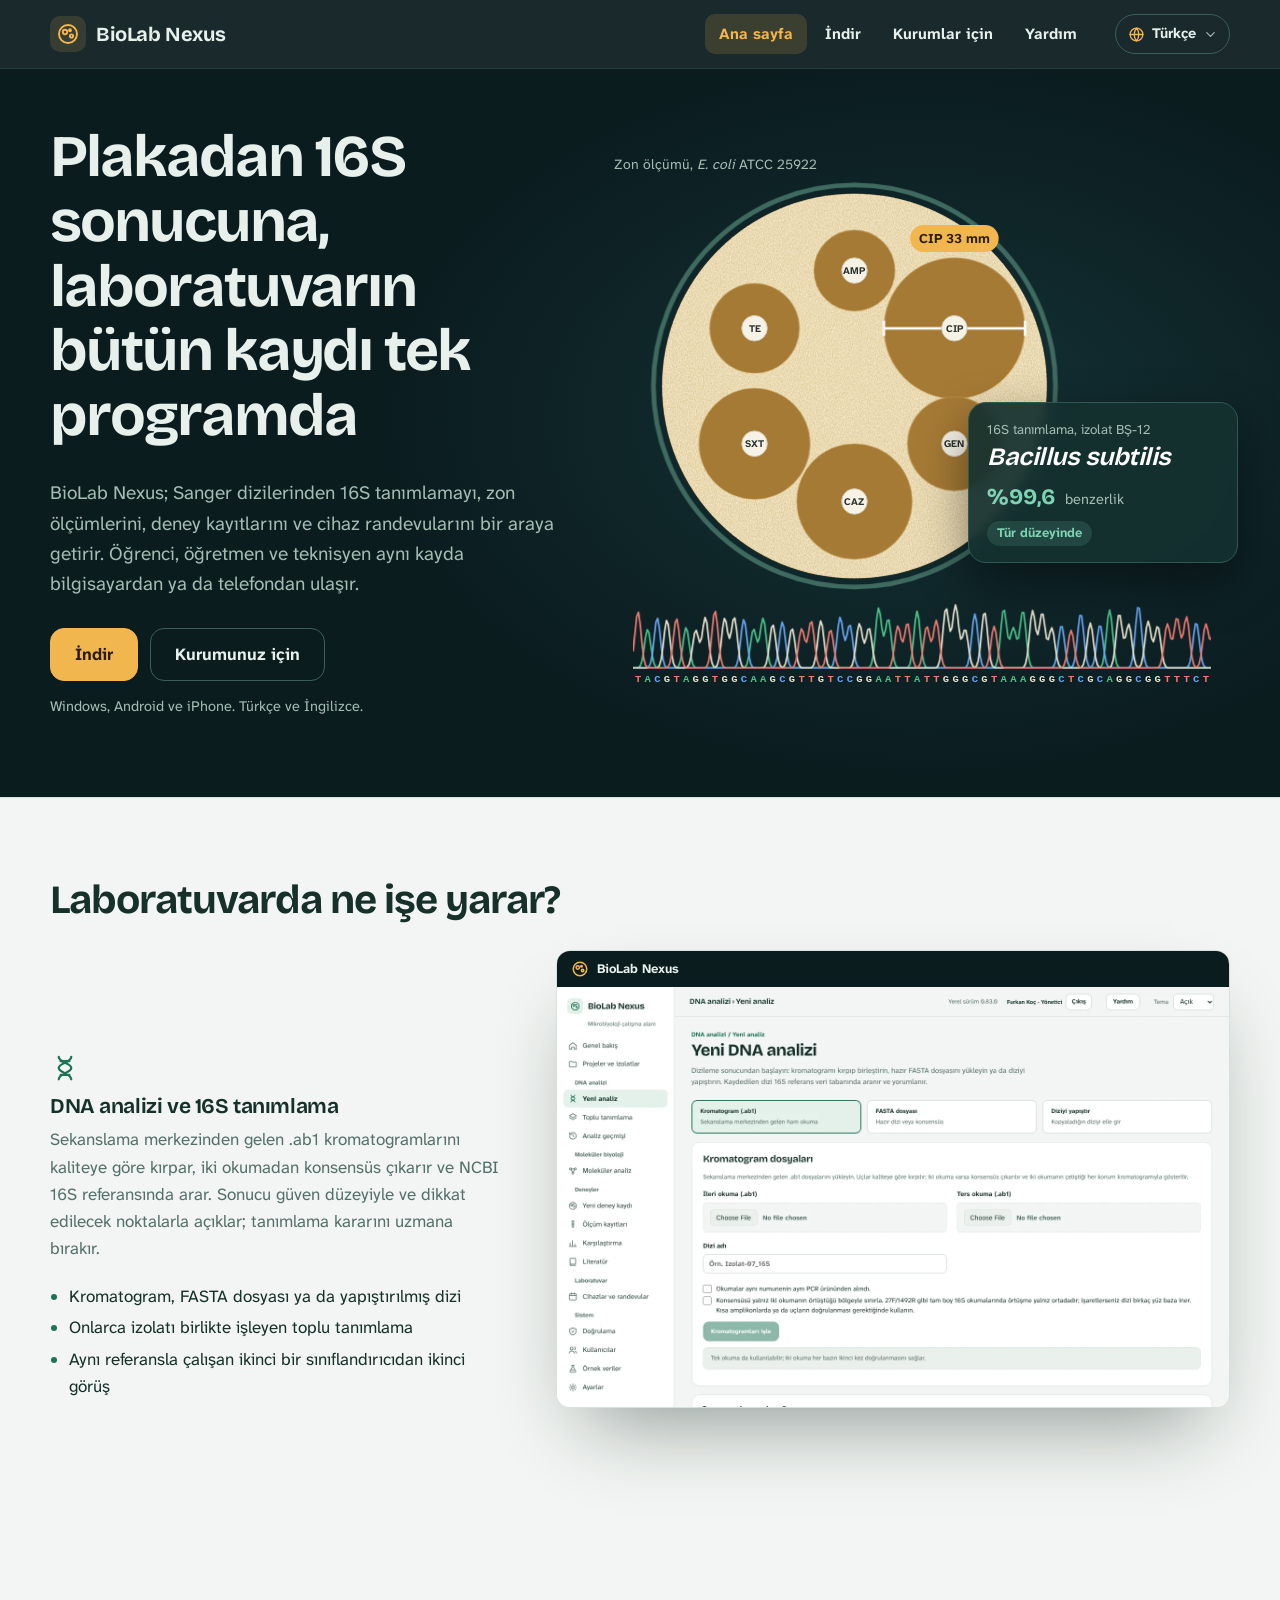
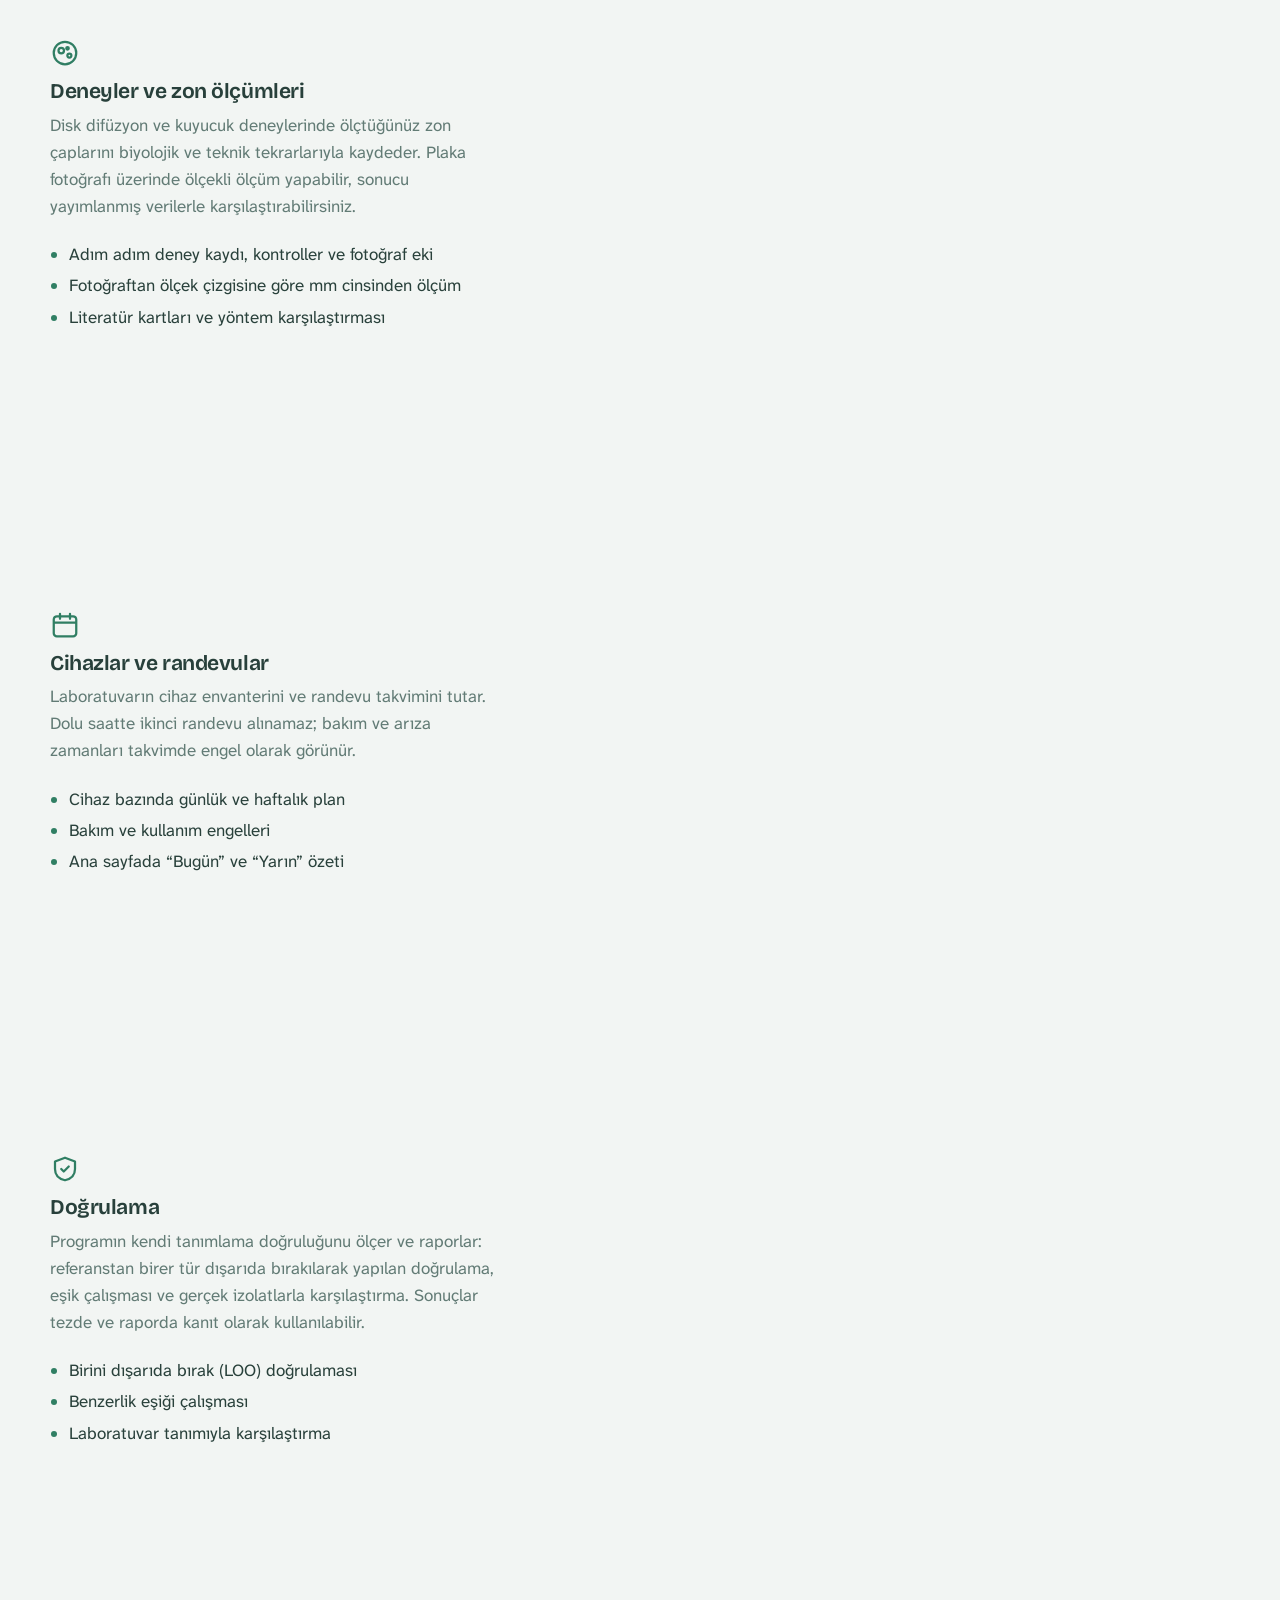
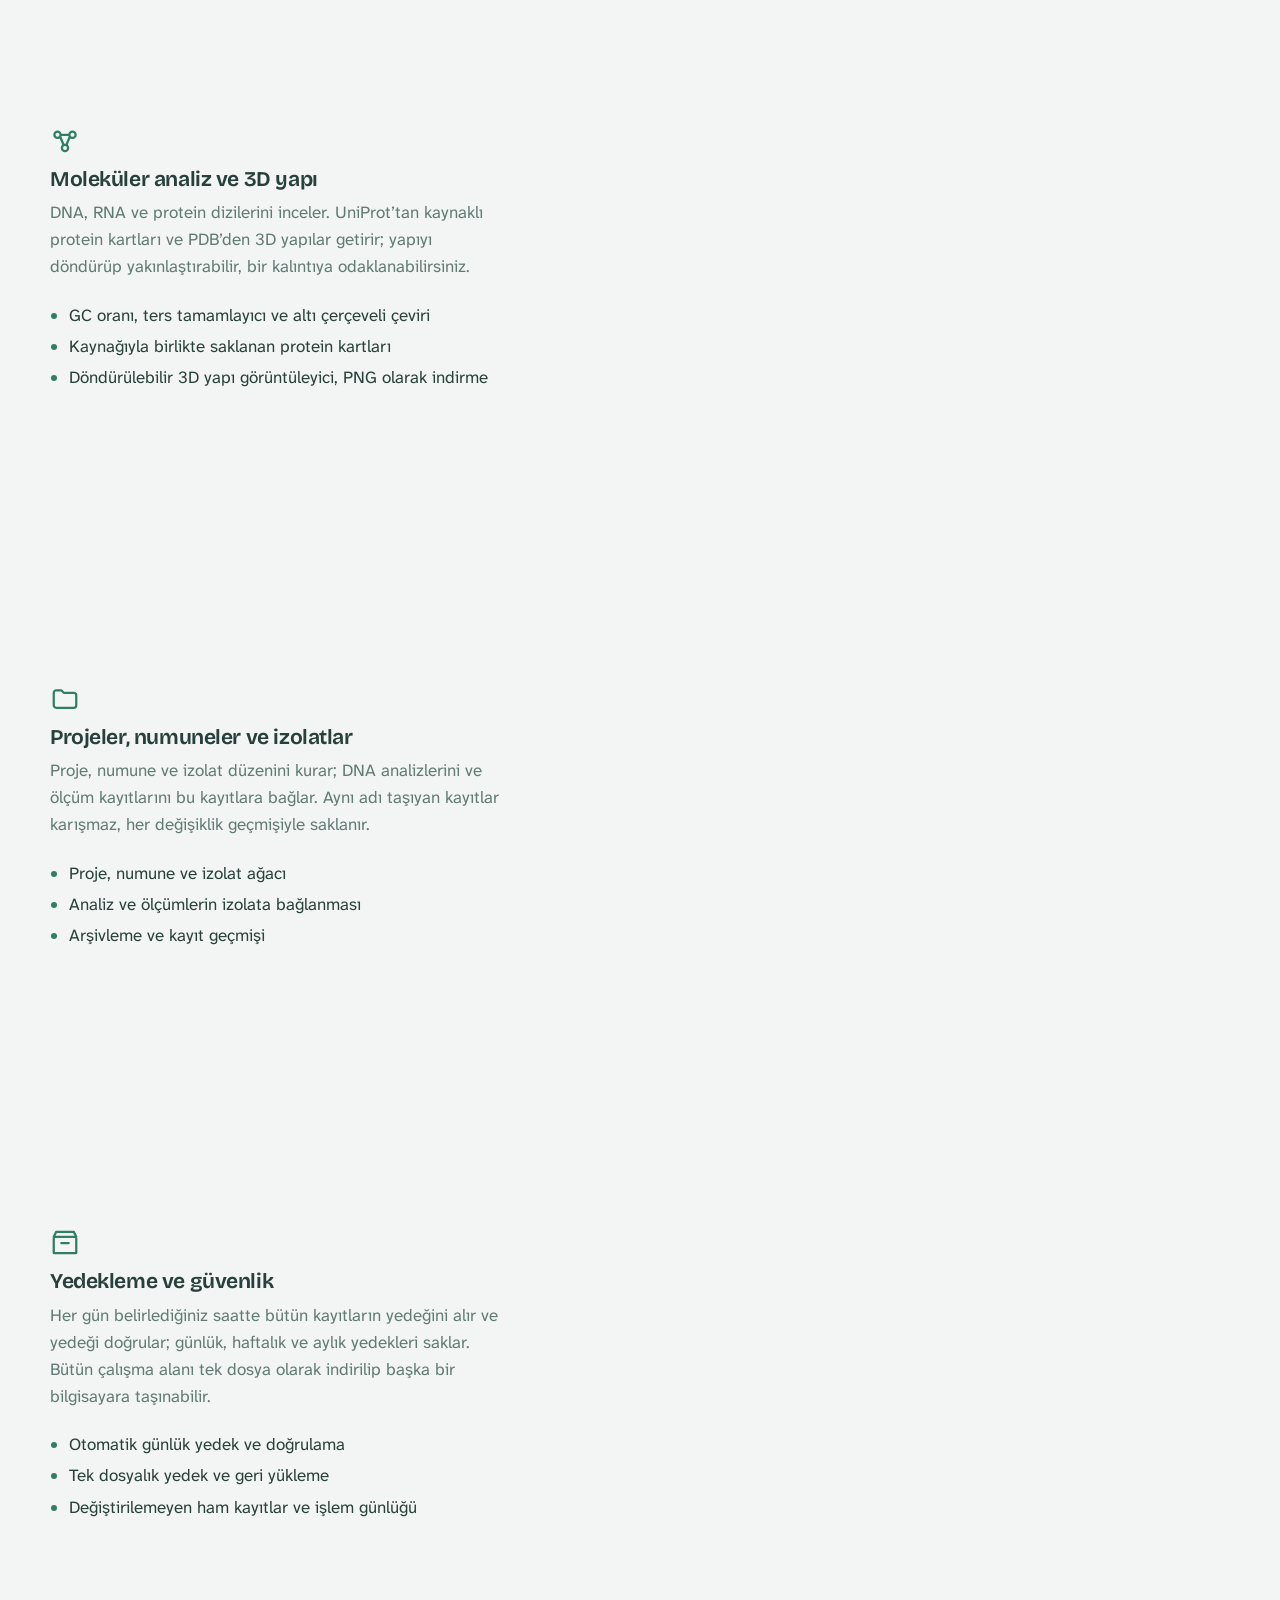
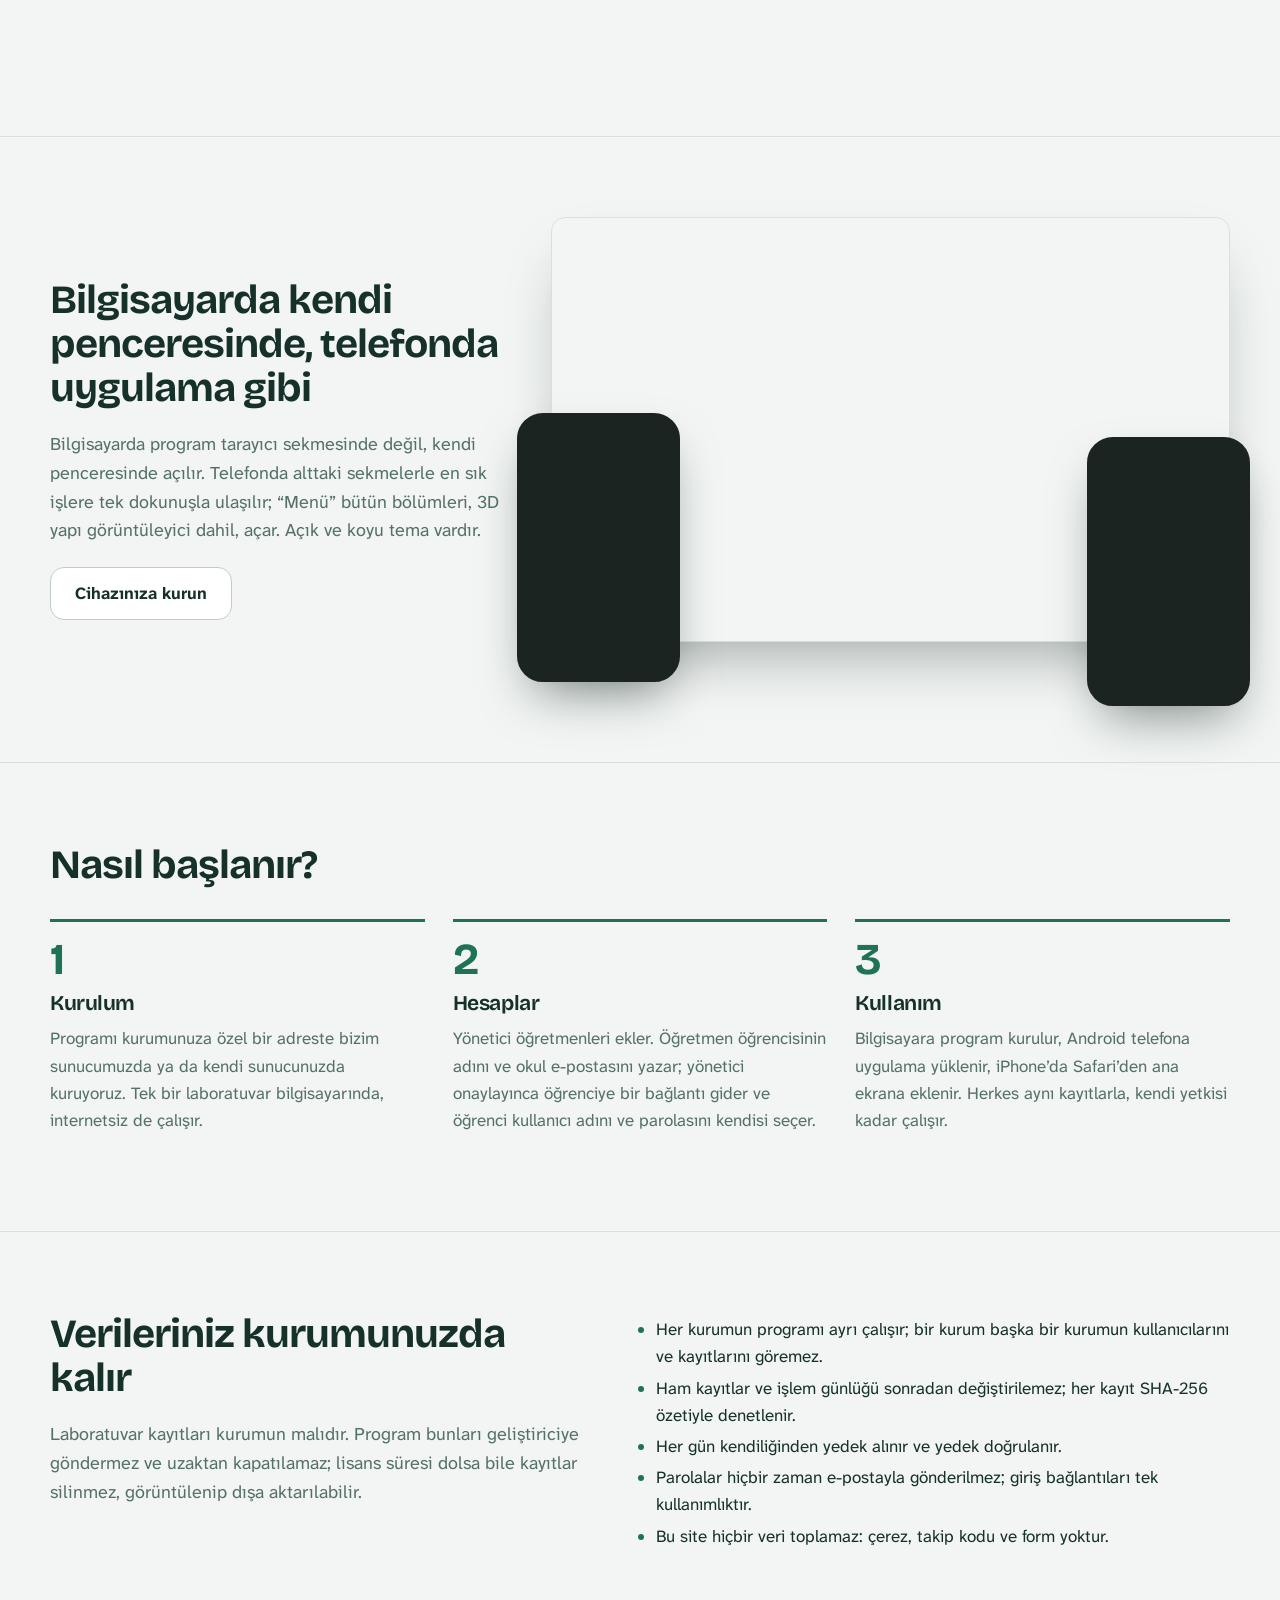
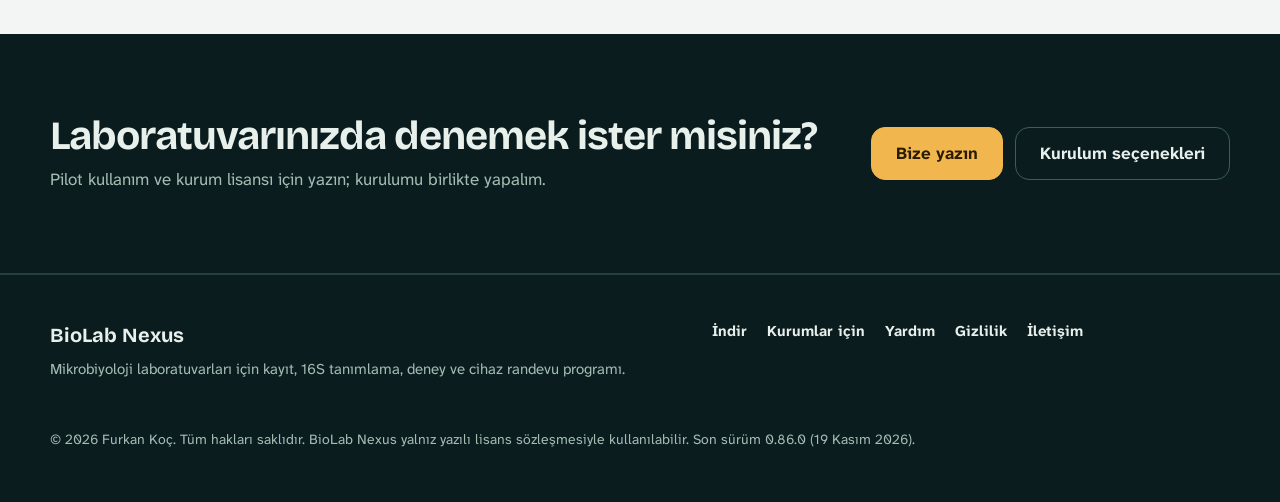
==== commit c798801b: "Add files via upload" ====
--- a/index.html
+++ b/index.html
@@ -21,8 +21,8 @@
 <header class="ust"><div class="kap ust-ic">
 <a class="marka" href="index.html"><svg class="logo" viewBox="0 0 24 24" aria-hidden="true"><path d="M21 12a9 9 0 1 1-18 0 9 9 0 0 1 18 0zM11.2 10a2.2 2.2 0 1 1-4.4 0 2.2 2.2 0 0 1 4.4 0zM17.1 14a1.6 1.6 0 1 1-3.2 0 1.6 1.6 0 0 1 3.2 0zM15 8.2a1 1 0 1 1-2 0 1 1 0 0 1 2 0z"/></svg><span>BioLab Nexus</span></a>
 <nav class="nav" aria-label="Site"><a href="index.html" aria-current="page">Ana sayfa</a><a href="indir.html">İndir</a><a href="kurumlar.html">Kurumlar için</a><a href="yardim.html">Yardım</a></nav>
-<nav class="dil-secici" aria-label="Dil"><a class="dil" href="en.html" hreflang="en" lang="en">English</a></nav>
-<details class="nav-tel"><summary>Menü</summary><nav aria-label="Site menüsü"><a href="index.html" aria-current="page">Ana sayfa</a><a href="indir.html">İndir</a><a href="kurumlar.html">Kurumlar için</a><a href="yardim.html">Yardım</a><a href="en.html" hreflang="en" lang="en">English</a></nav></details>
+<details class="dil-secici"><summary aria-label="Dil: Türkçe"><svg class="dil-dunya" viewBox="0 0 24 24" aria-hidden="true"><circle cx="12" cy="12" r="9"/><path d="M3 12h18M12 3a14 14 0 0 1 0 18M12 3a14 14 0 0 0 0 18"/></svg><span class="dil-ad">Türkçe</span><span class="dil-kod">TR</span><svg class="dil-ok" viewBox="0 0 24 24" aria-hidden="true"><path d="m6 9 6 6 6-6"/></svg></summary><ul class="dil-liste"><li><a href="index.html" hreflang="tr" lang="tr" aria-current="true">Türkçe</a></li><li><a href="en.html" hreflang="en" lang="en">English</a></li></ul></details>
+<details class="nav-tel"><summary>Menü</summary><nav aria-label="Site menüsü"><a href="index.html" aria-current="page">Ana sayfa</a><a href="indir.html">İndir</a><a href="kurumlar.html">Kurumlar için</a><a href="yardim.html">Yardım</a></nav></details>
 </div></header>
 <main id="icerik">
 <section class="hero"><div class="kap hero-ic">
@@ -30,7 +30,7 @@
 <h1>Plakadan 16S sonucuna, laboratuvarın bütün kaydı tek programda</h1>
 <p class="giris">BioLab Nexus; Sanger dizilerinden 16S tanımlamayı, zon ölçümlerini, deney kayıtlarını ve cihaz randevularını bir araya getirir. Öğrenci, öğretmen ve teknisyen aynı kayda bilgisayardan ya da telefondan ulaşır.</p>
 <div class="dugmeler"><a class="dugme" href="indir.html">İndir</a><a class="dugme ikincil" href="kurumlar.html">Kurumunuz için</a></div>
-<p class="kucuk">Windows, Android ve iPhone. Tamamen Türkçe.</p>
+<p class="kucuk">Windows, Android ve iPhone. Türkçe ve İngilizce.</p>
 </div>
 <figure class="sahne oyna">
 <p class="sahne-not s-not1">Zon ölçümü, <i>E. coli</i> ATCC 25922</p>
@@ -128,7 +128,7 @@
 <footer class="alt"><div class="kap alt-ic">
 <div><p class="alt-marka">BioLab Nexus</p><p>Mikrobiyoloji laboratuvarları için kayıt, 16S tanımlama, deney ve cihaz randevu programı.</p></div>
 <nav aria-label="Alt bağlantılar"><a href="indir.html">İndir</a><a href="kurumlar.html">Kurumlar için</a><a href="yardim.html">Yardım</a><a href="gizlilik.html">Gizlilik</a><a href="mailto:iletisim@ornek.com">İletişim</a></nav>
-<p class="telif">© 2026 Furkan Koç. Tüm hakları saklıdır. BioLab Nexus yalnız yazılı lisans sözleşmesiyle kullanılabilir. Son sürüm 0.84.2 (19 Kasım 2026).</p>
+<p class="telif">© 2026 Furkan Koç. Tüm hakları saklıdır. BioLab Nexus yalnız yazılı lisans sözleşmesiyle kullanılabilir. Son sürüm 0.86.0 (19 Kasım 2026).</p>
 </div></footer>
 </body>
 </html>
--- a/stil.css
+++ b/stil.css
@@ -50,11 +50,22 @@
 .nav-tel nav{position:absolute;right:0;top:calc(100% + 8px);background:var(--gece2);border:1px solid var(--gece-line);border-radius:14px;padding:6px;display:flex;flex-direction:column;min-width:220px;box-shadow:0 16px 40px rgba(0,0,0,.4)}
 .nav-tel nav a{padding:12px 14px;color:var(--gece-ink);text-decoration:none;font-weight:700;border-radius:10px}
 .nav-tel nav a[aria-current="page"]{background:rgba(242,182,79,.16);color:var(--amber)}
-/* dil seçici: üst çubukta öbür dildeki aynı sayfa; telefonda menünün en altında */
-.dil-secici{display:flex}
-.dil{color:var(--gece-sub);text-decoration:none;font-weight:700;font-size:14.5px;padding:6px 13px;border:1px solid #3B5F57;border-radius:999px}
-.dil:hover{color:var(--gece-ink);border-color:var(--gece-sub)}
-.nav-tel nav a[hreflang]{border-top:1px solid var(--gece-line);border-radius:0 0 10px 10px;margin-top:4px;color:var(--gece-sub)}
+/* dil seçici: açılır kutu; seçilen dil aynı sayfanın o dildeki hâlini açar. Betik olmadan da çalışır (<details>). */
+.dil-secici{position:relative}
+.dil-secici summary{list-style:none;cursor:pointer;display:flex;align-items:center;gap:7px;color:var(--gece-ink);font-weight:700;font-size:14.5px;padding:7px 11px 7px 12px;border:1px solid #3B5F57;border-radius:999px}
+.dil-secici summary::-webkit-details-marker{display:none}
+.dil-secici summary:hover{border-color:var(--gece-sub)}
+.dil-secici[open] summary{border-color:var(--amber)}
+.dil-secici svg{fill:none;stroke:currentColor;stroke-width:1.9;stroke-linecap:round;stroke-linejoin:round;flex:none}
+.dil-dunya{width:17px;height:17px;color:var(--amber)}
+.dil-ok{width:15px;height:15px;color:var(--gece-sub);transition:transform .2s}
+.dil-secici[open] .dil-ok{transform:rotate(180deg)}
+.dil-kod{display:none}
+.dil-liste{position:absolute;right:0;top:calc(100% + 8px);margin:0;padding:6px;list-style:none;min-width:190px;background:var(--gece2);border:1px solid var(--gece-line);border-radius:14px;box-shadow:0 16px 40px rgba(0,0,0,.4);z-index:5}
+.dil-liste a{display:flex;align-items:center;justify-content:space-between;gap:16px;padding:11px 12px;border-radius:10px;color:var(--gece-ink);text-decoration:none;font-weight:700}
+.dil-liste a:hover{background:rgba(255,255,255,.07)}
+.dil-liste a[aria-current="true"]{color:var(--amber)}
+.dil-liste a[aria-current="true"]::after{content:"";width:9px;height:15px;border:solid var(--amber);border-width:0 2.5px 2.5px 0;transform:rotate(45deg) translate(-3px,-2px)}
 
 /* düğmeler */
 .dugmeler{display:flex;flex-wrap:wrap;gap:12px}
@@ -201,11 +212,24 @@
 code{font-family:ui-monospace,"Cascadia Mono",Consolas,monospace}
 
 /* kurumlar */
-.secenekler{display:grid;grid-template-columns:repeat(3,minmax(0,1fr));gap:20px;margin-top:24px}
-.secenek{background:var(--surface);border:1px solid var(--line);border-radius:20px;padding:26px}
-.secenek.one{border:2px solid var(--accent)}
-.secenek p{color:var(--sub)}
-.secenek dl{margin:16px 0 0;border-top:1px solid var(--line);padding-top:12px}
+/* kurulum seçenekleri: kapalıyken başlık ve kısa açıklama; tıklanan açılır, ayrıntısı görünür ve çerçevesi vurgulanır.
+   Aynı anda tek kart açık kalır (name="kurulum"; eski tarayıcılarda site.js). */
+.secenekler{display:grid;grid-template-columns:repeat(3,minmax(0,1fr));gap:20px;margin-top:24px;align-items:start}
+.secenek{background:var(--surface);border:1px solid var(--line);border-radius:20px;transition:border-color .2s,box-shadow .2s}
+.secenek:hover{border-color:var(--line-strong)}
+.secenek[open]{border-color:var(--accent);box-shadow:inset 0 0 0 1px var(--accent)}
+.secenek summary{list-style:none;cursor:pointer;padding:24px 26px;display:flex;flex-direction:column;gap:10px;border-radius:19px}
+.secenek summary::-webkit-details-marker{display:none}
+.secenek summary:focus-visible{outline:3px solid var(--focus);outline-offset:3px}
+.secenek-bas{display:flex;align-items:center;justify-content:space-between;gap:14px}
+.secenek-ad{font-family:var(--display);font-size:21px;font-weight:650;line-height:1.15;letter-spacing:-.02em;color:var(--ink)}
+.secenek-ozet{color:var(--sub)}
+.secenek-ok{width:30px;height:30px;flex:none;padding:6px;border-radius:999px;background:var(--muted);fill:none;stroke:var(--sub);stroke-width:2.4;stroke-linecap:round;stroke-linejoin:round;transition:transform .25s ease,background .2s}
+.secenek:hover .secenek-ok{stroke:var(--ink)}
+.secenek[open] .secenek-ok{transform:rotate(180deg);background:var(--accent);stroke:var(--accent-ink)}
+.secenek dl{margin:0 26px 24px;border-top:1px solid var(--line);padding-top:12px}
+.secenek[open] dl{animation:secenekAc .32s cubic-bezier(.2,.8,.2,1) both}
+@keyframes secenekAc{from{opacity:0;transform:translateY(-8px)}to{opacity:1;transform:none}}
 .secenek dt{font-weight:700;font-size:14px;color:var(--sub);margin-top:10px}
 .secenek dd{margin:2px 0 0}
 .roller{margin:0;display:grid;grid-template-columns:auto 1fr;gap:14px 20px}
@@ -242,7 +266,9 @@
 /* telefon */
 @media (max-width:720px){
  body{font-size:16.5px}
- .nav,.dil-secici{display:none}.nav-tel{display:block}
+ .nav{display:none}.nav-tel{display:block}
+ .dil-ad{display:none}.dil-kod{display:inline}
+ .dil-secici summary{padding:8px 10px}
  .ust-ic{min-height:60px;gap:12px}
  .marka{font-size:18px}.logo{width:32px;height:32px}
  .hero{padding:30px 0 44px}
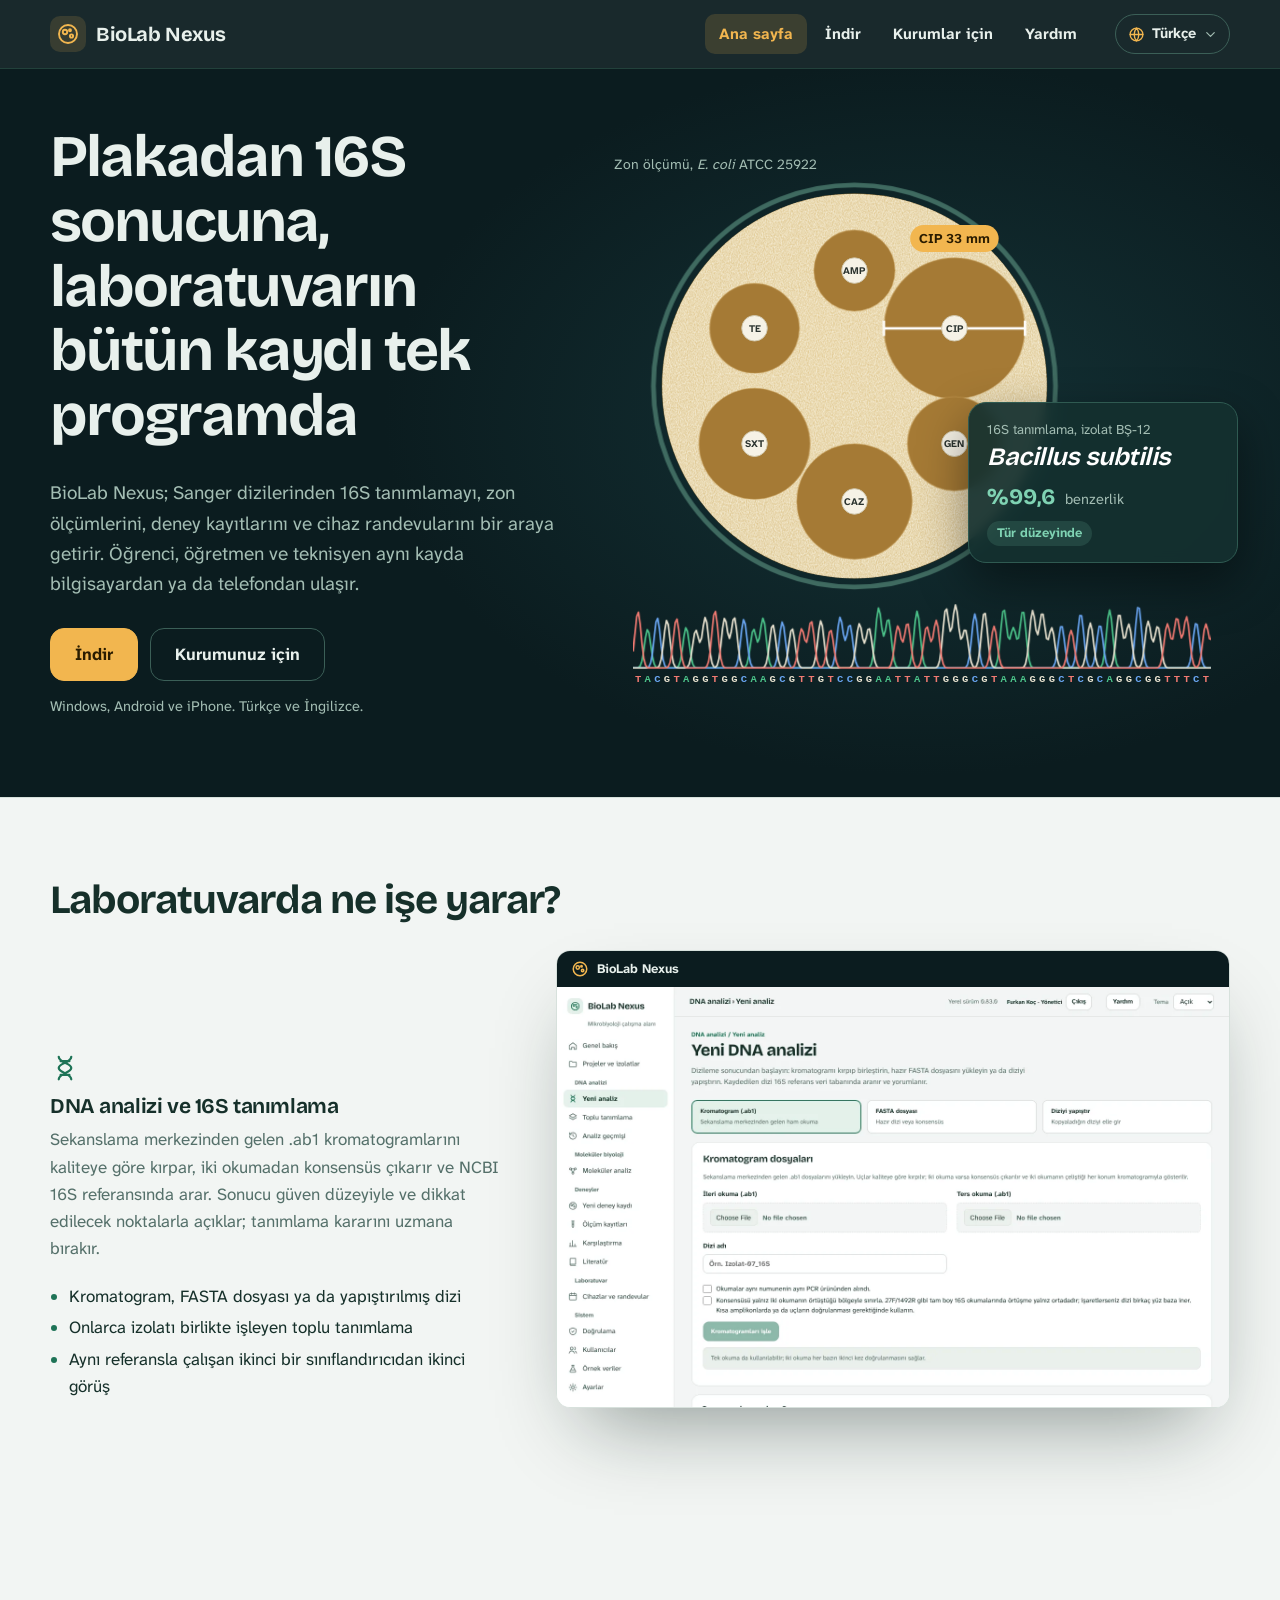
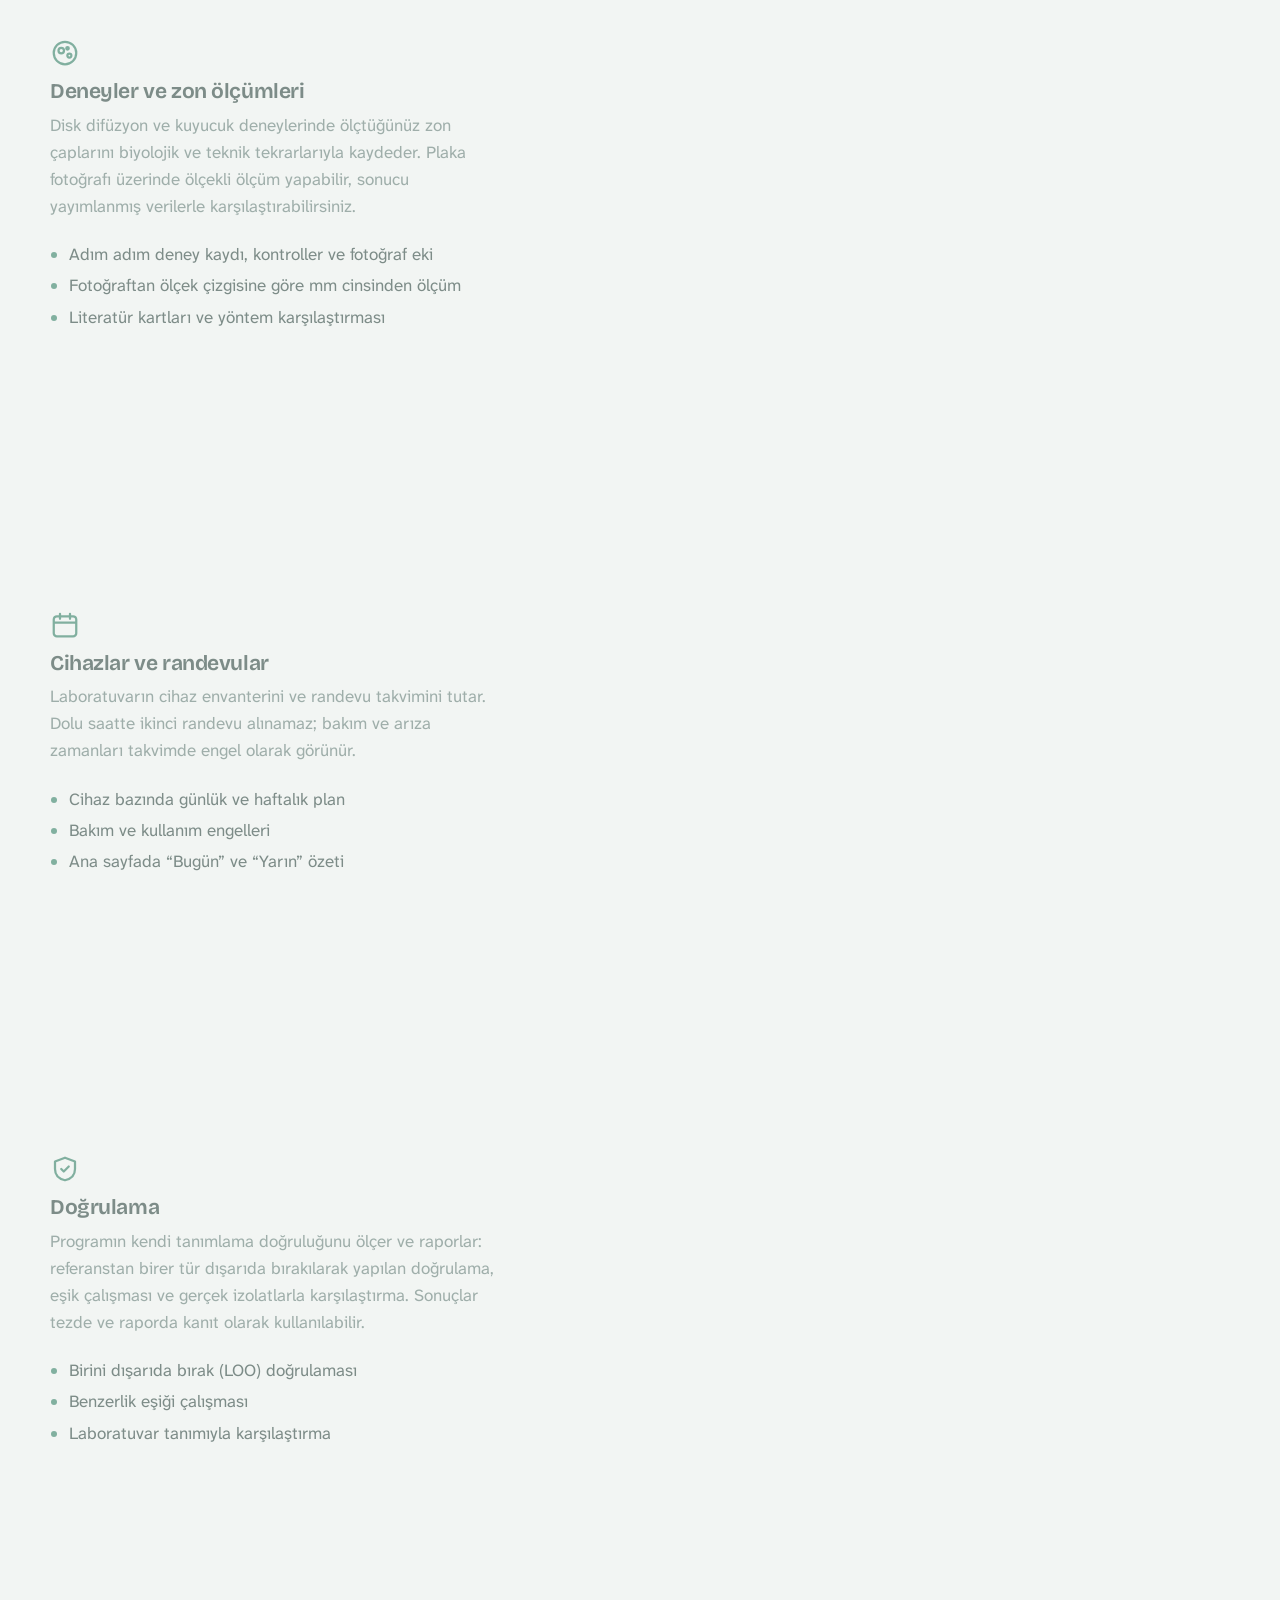
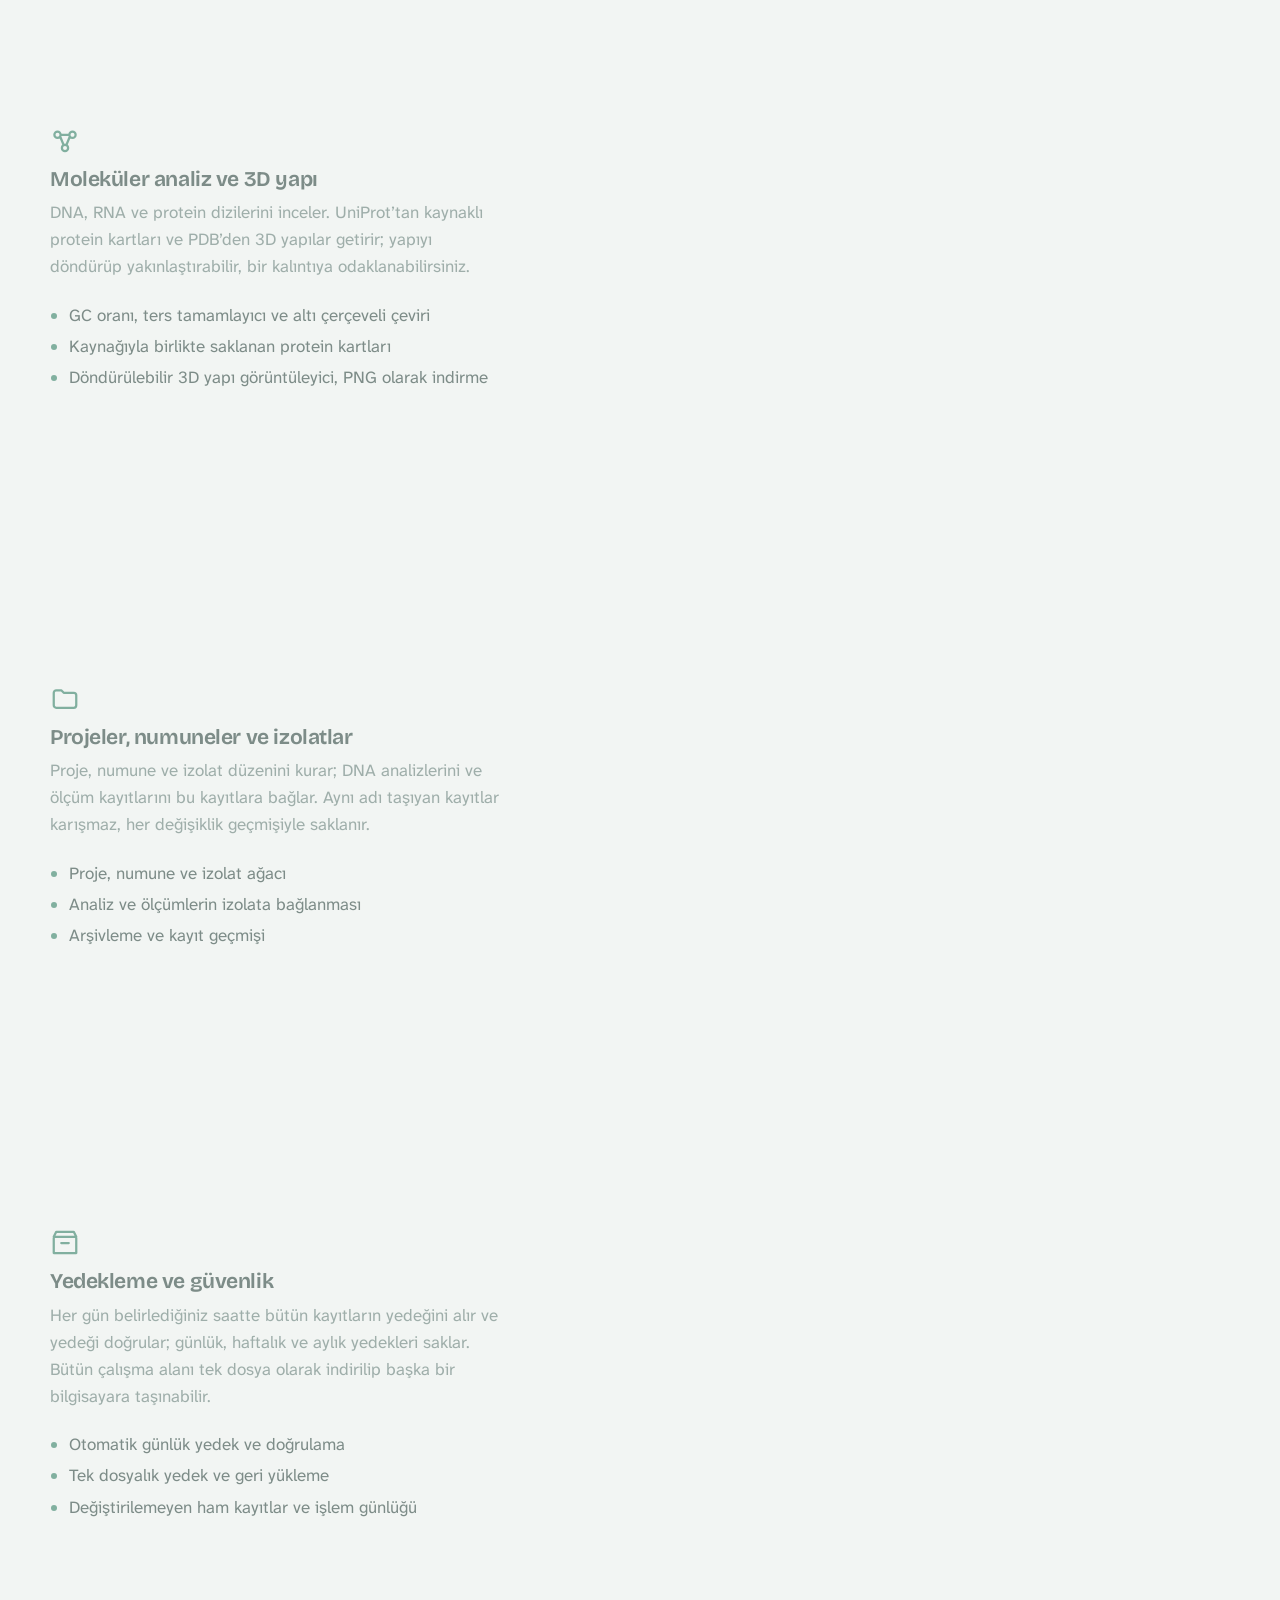
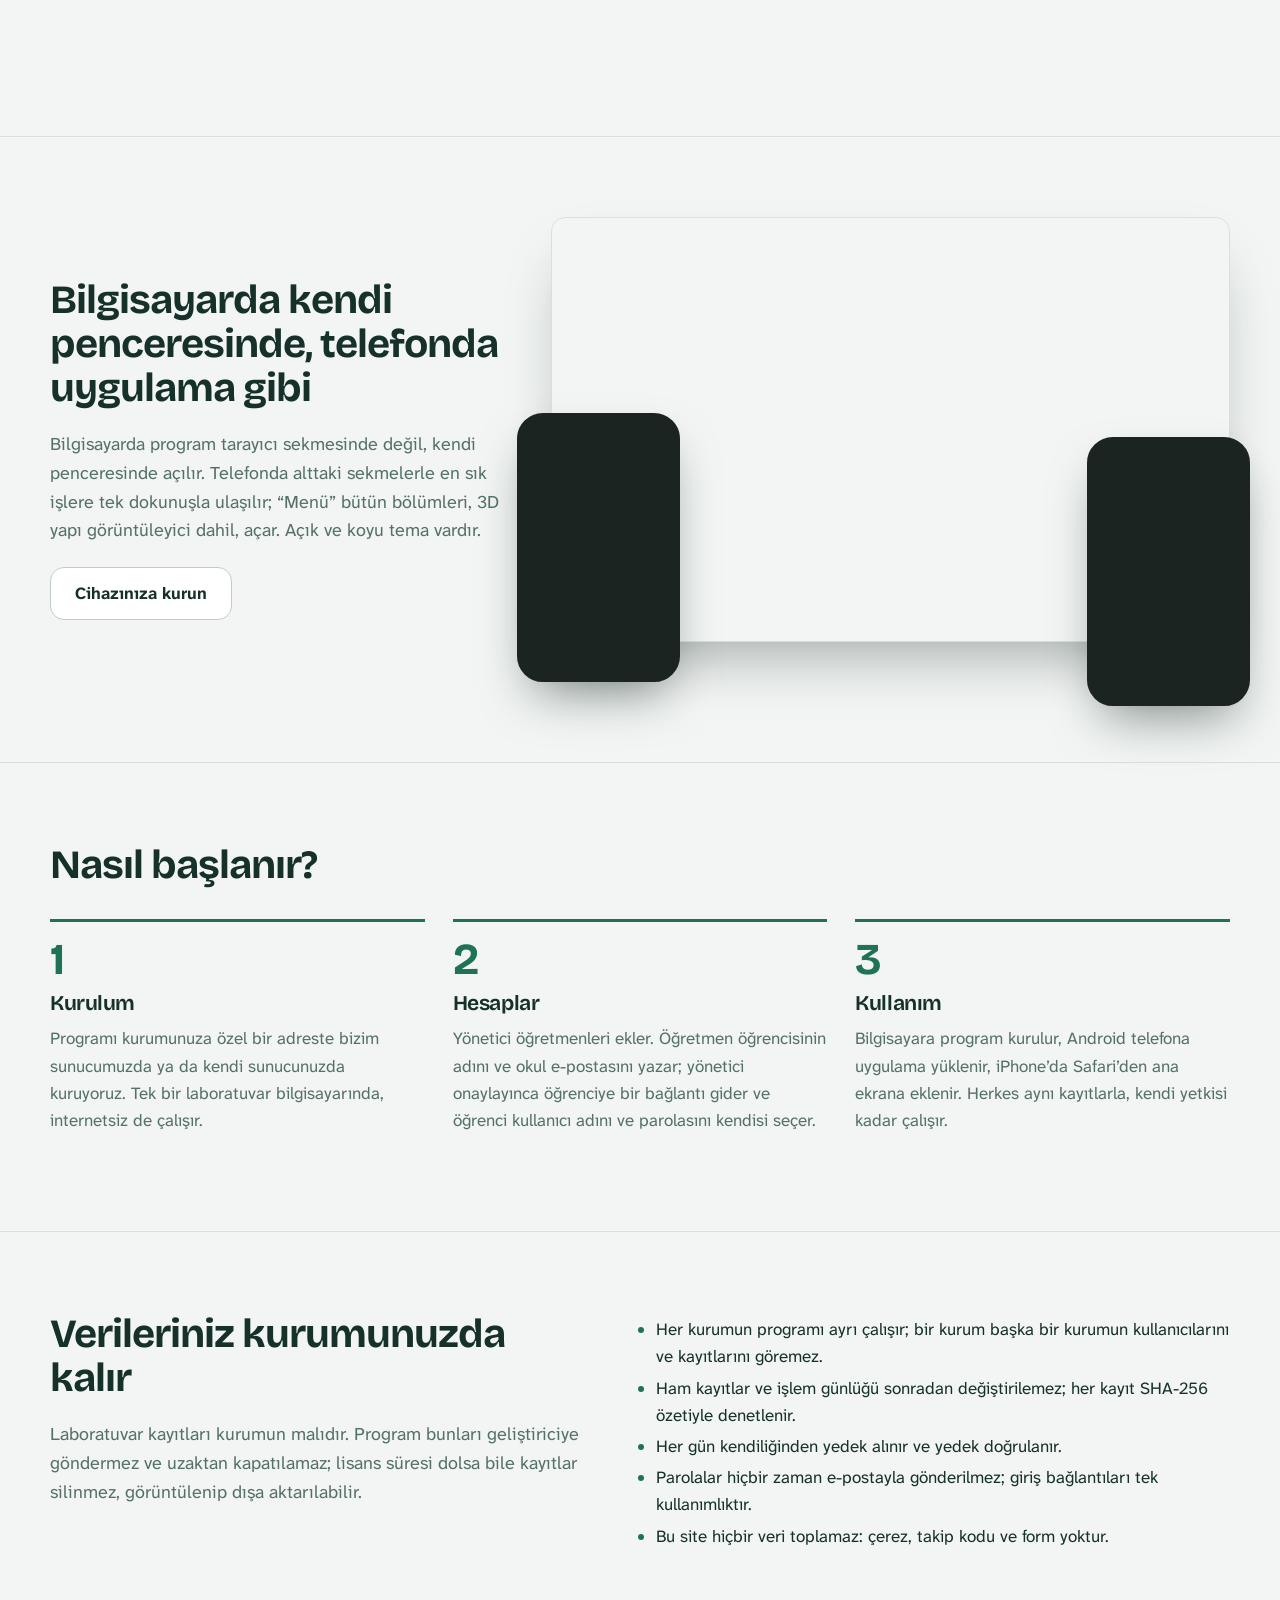
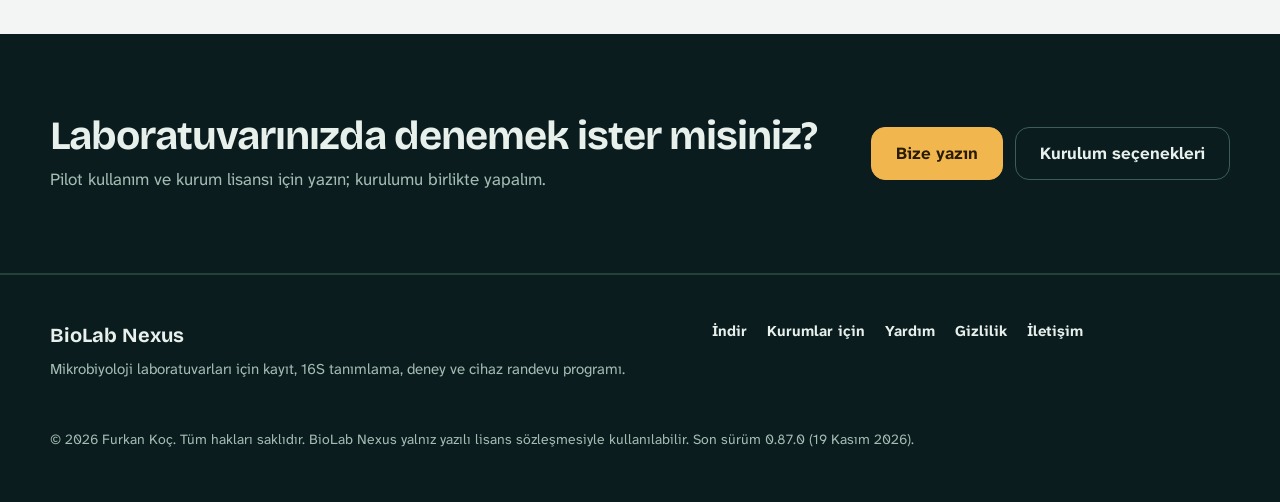
==== commit 288ac717: "Add files via upload" ====
--- a/index.html
+++ b/index.html
@@ -128,7 +128,7 @@
 <footer class="alt"><div class="kap alt-ic">
 <div><p class="alt-marka">BioLab Nexus</p><p>Mikrobiyoloji laboratuvarları için kayıt, 16S tanımlama, deney ve cihaz randevu programı.</p></div>
 <nav aria-label="Alt bağlantılar"><a href="indir.html">İndir</a><a href="kurumlar.html">Kurumlar için</a><a href="yardim.html">Yardım</a><a href="gizlilik.html">Gizlilik</a><a href="mailto:iletisim@ornek.com">İletişim</a></nav>
-<p class="telif">© 2026 Furkan Koç. Tüm hakları saklıdır. BioLab Nexus yalnız yazılı lisans sözleşmesiyle kullanılabilir. Son sürüm 0.86.0 (19 Kasım 2026).</p>
+<p class="telif">© 2026 Furkan Koç. Tüm hakları saklıdır. BioLab Nexus yalnız yazılı lisans sözleşmesiyle kullanılabilir. Son sürüm 0.87.0 (19 Kasım 2026).</p>
 </div></footer>
 </body>
 </html>
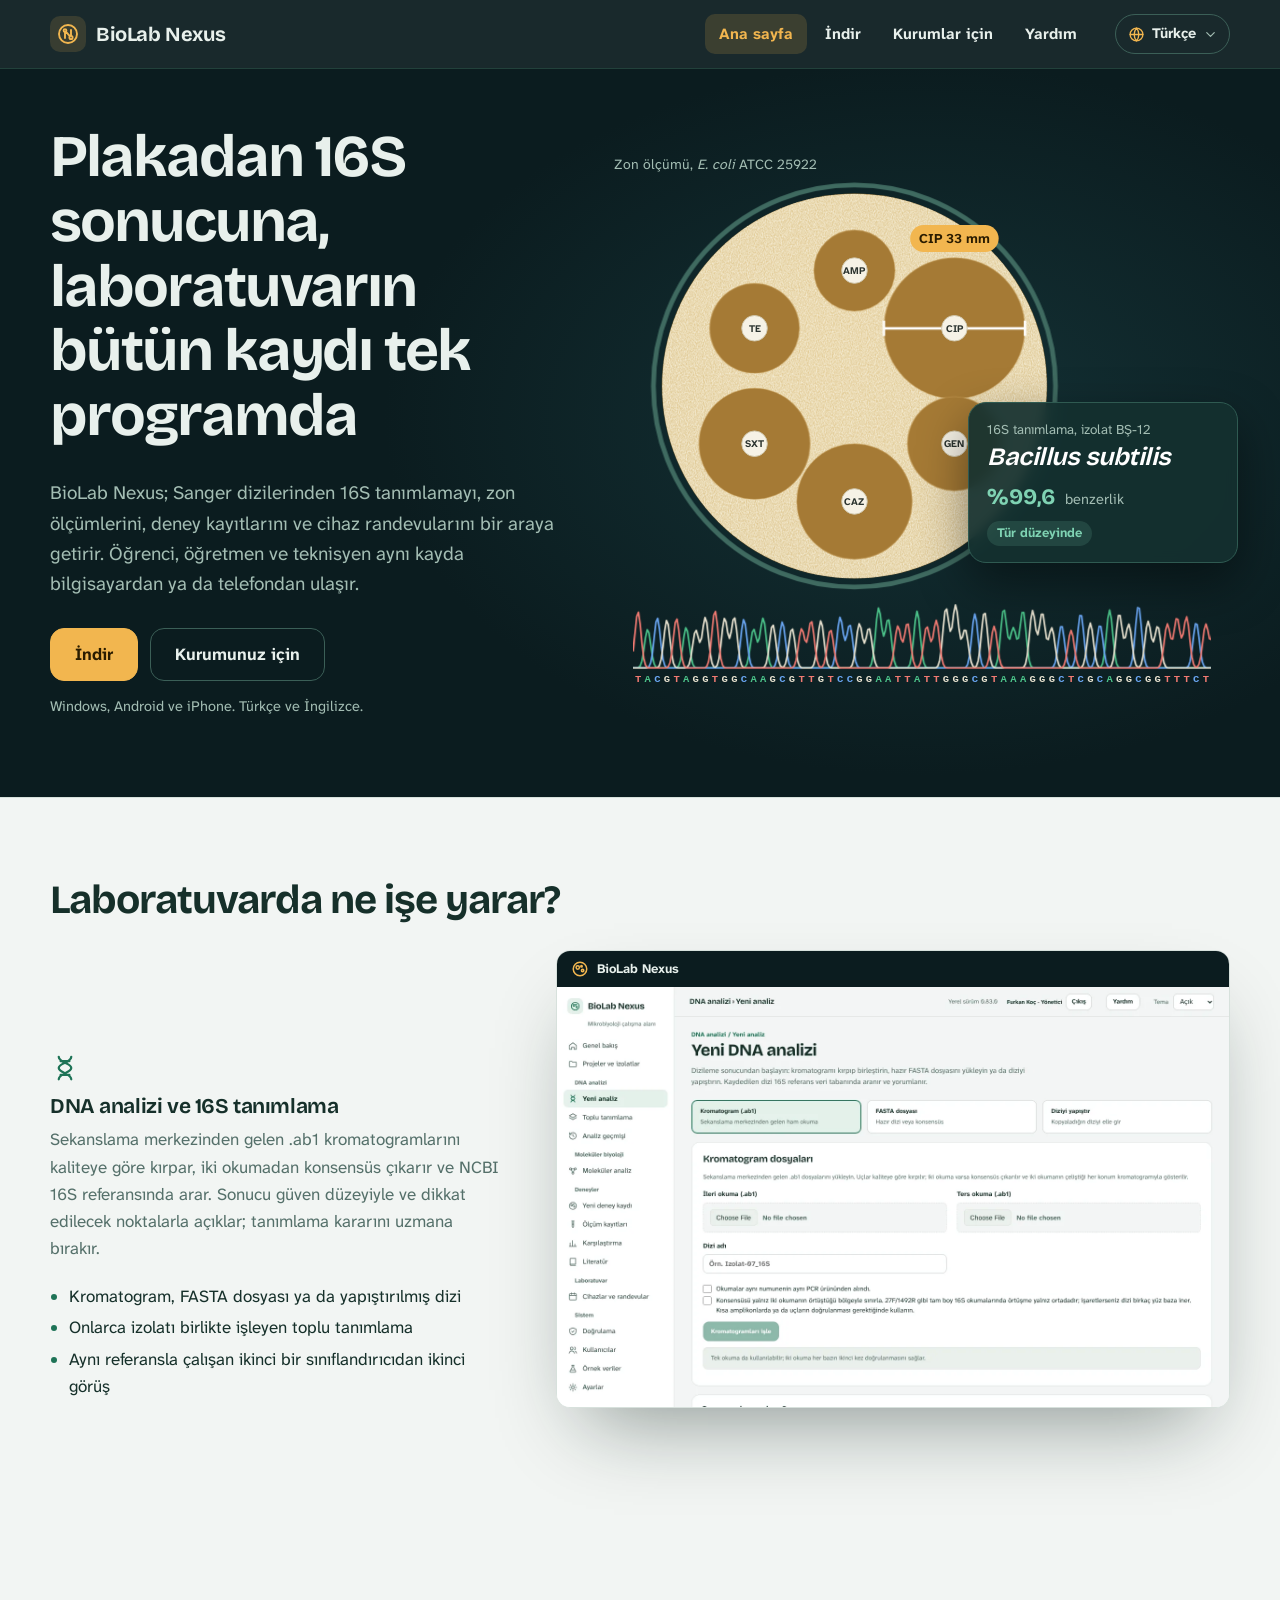
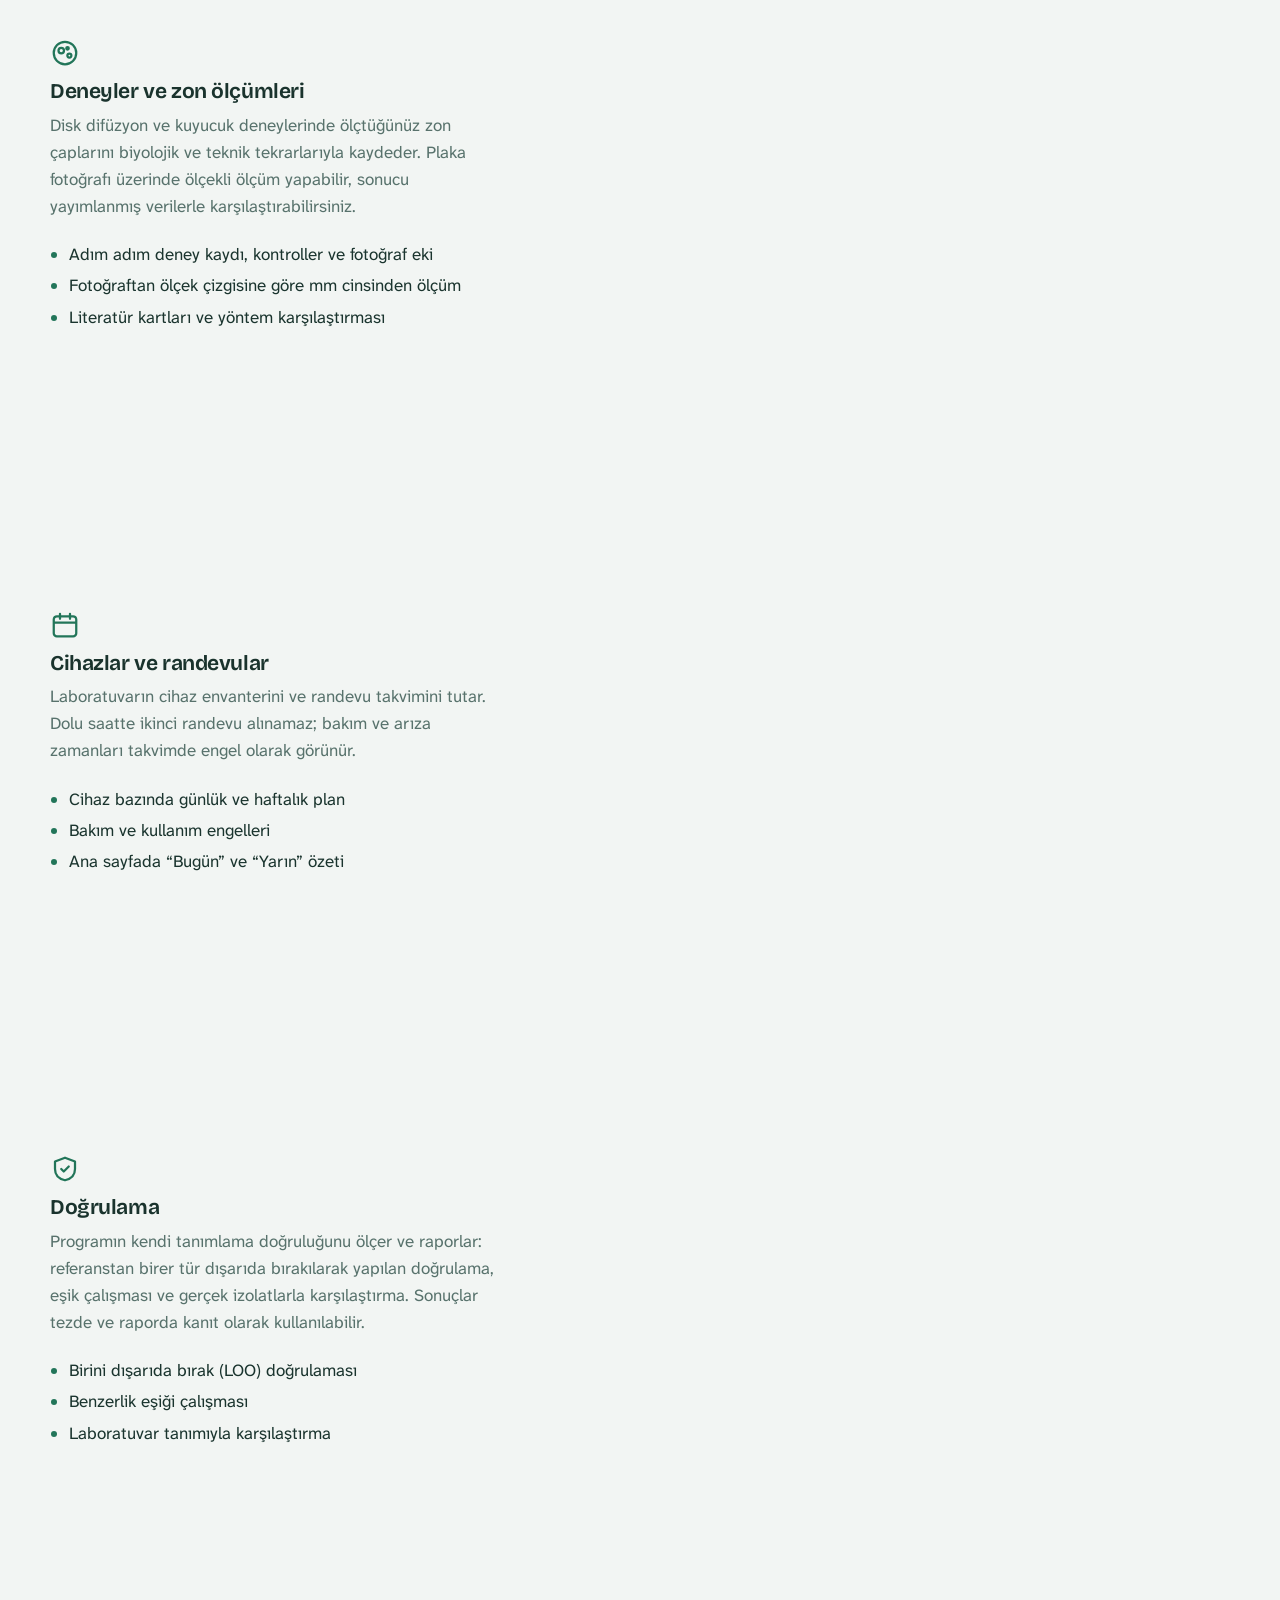
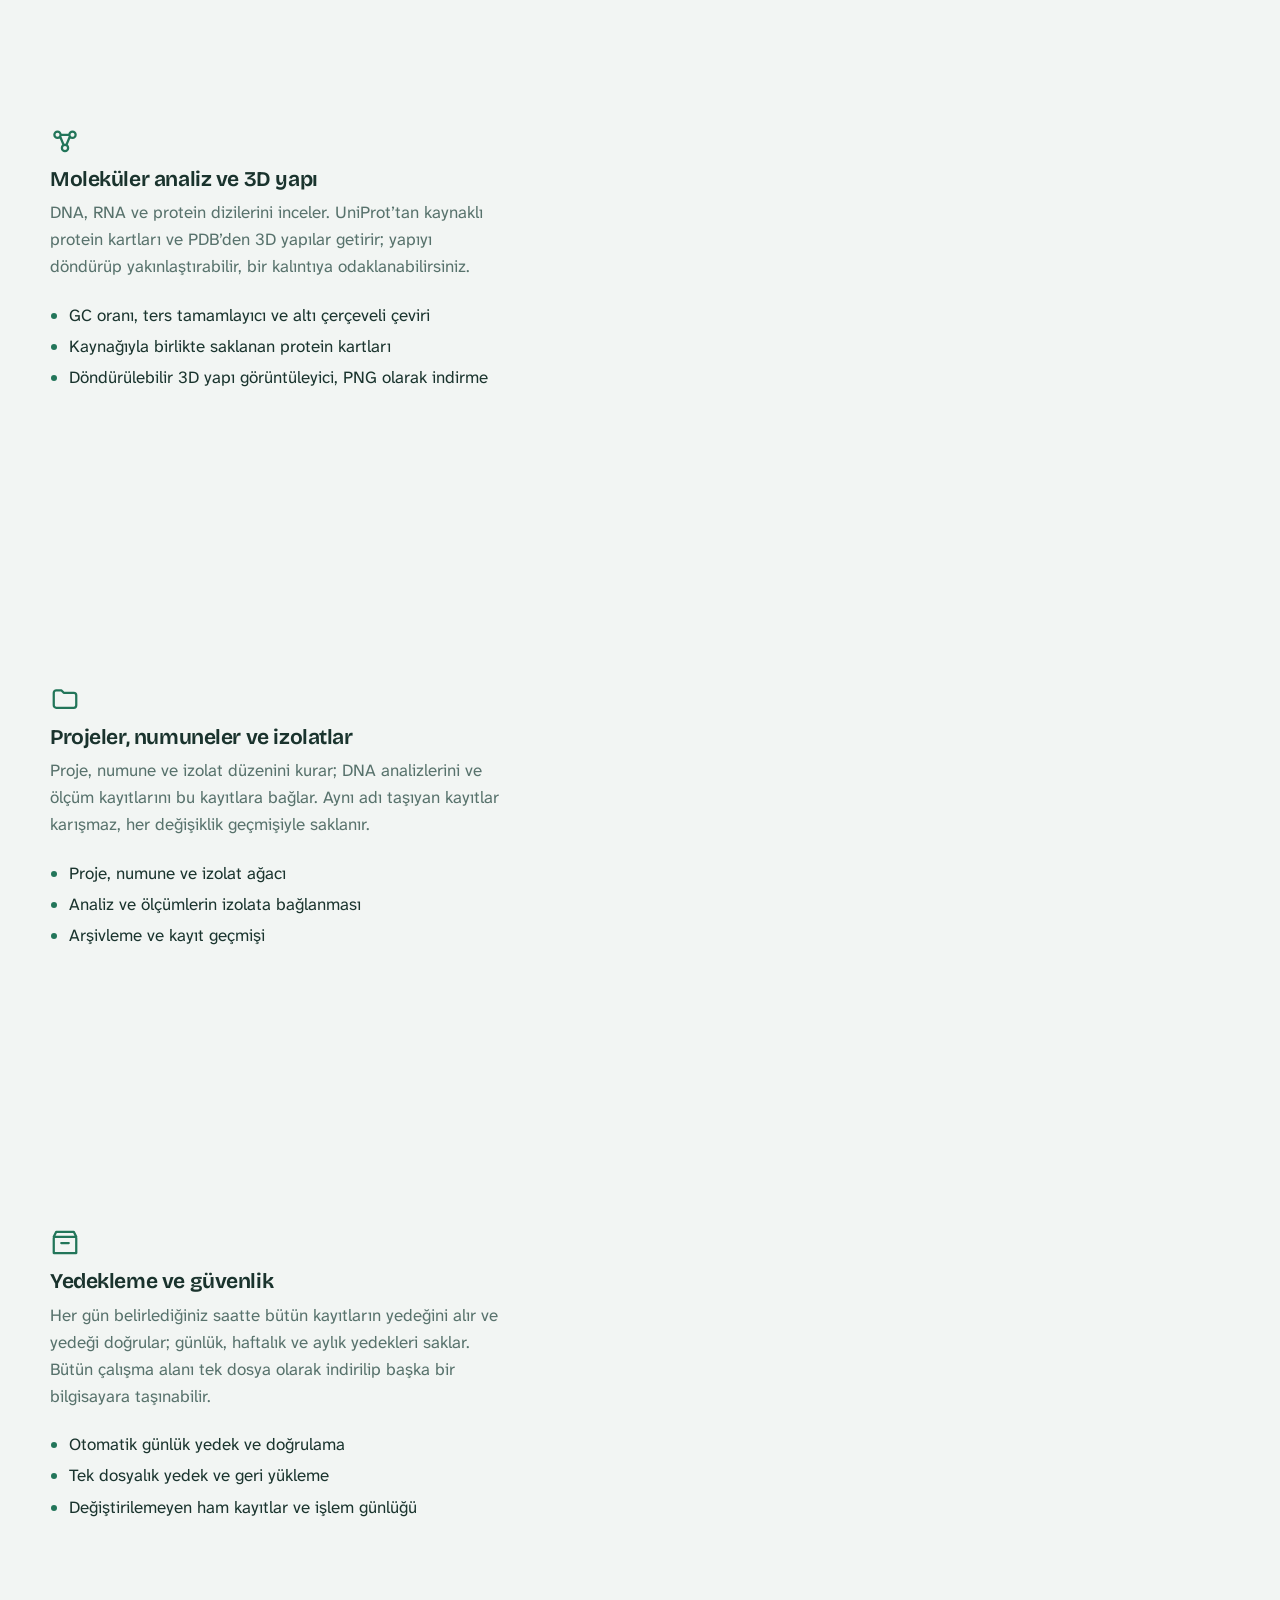
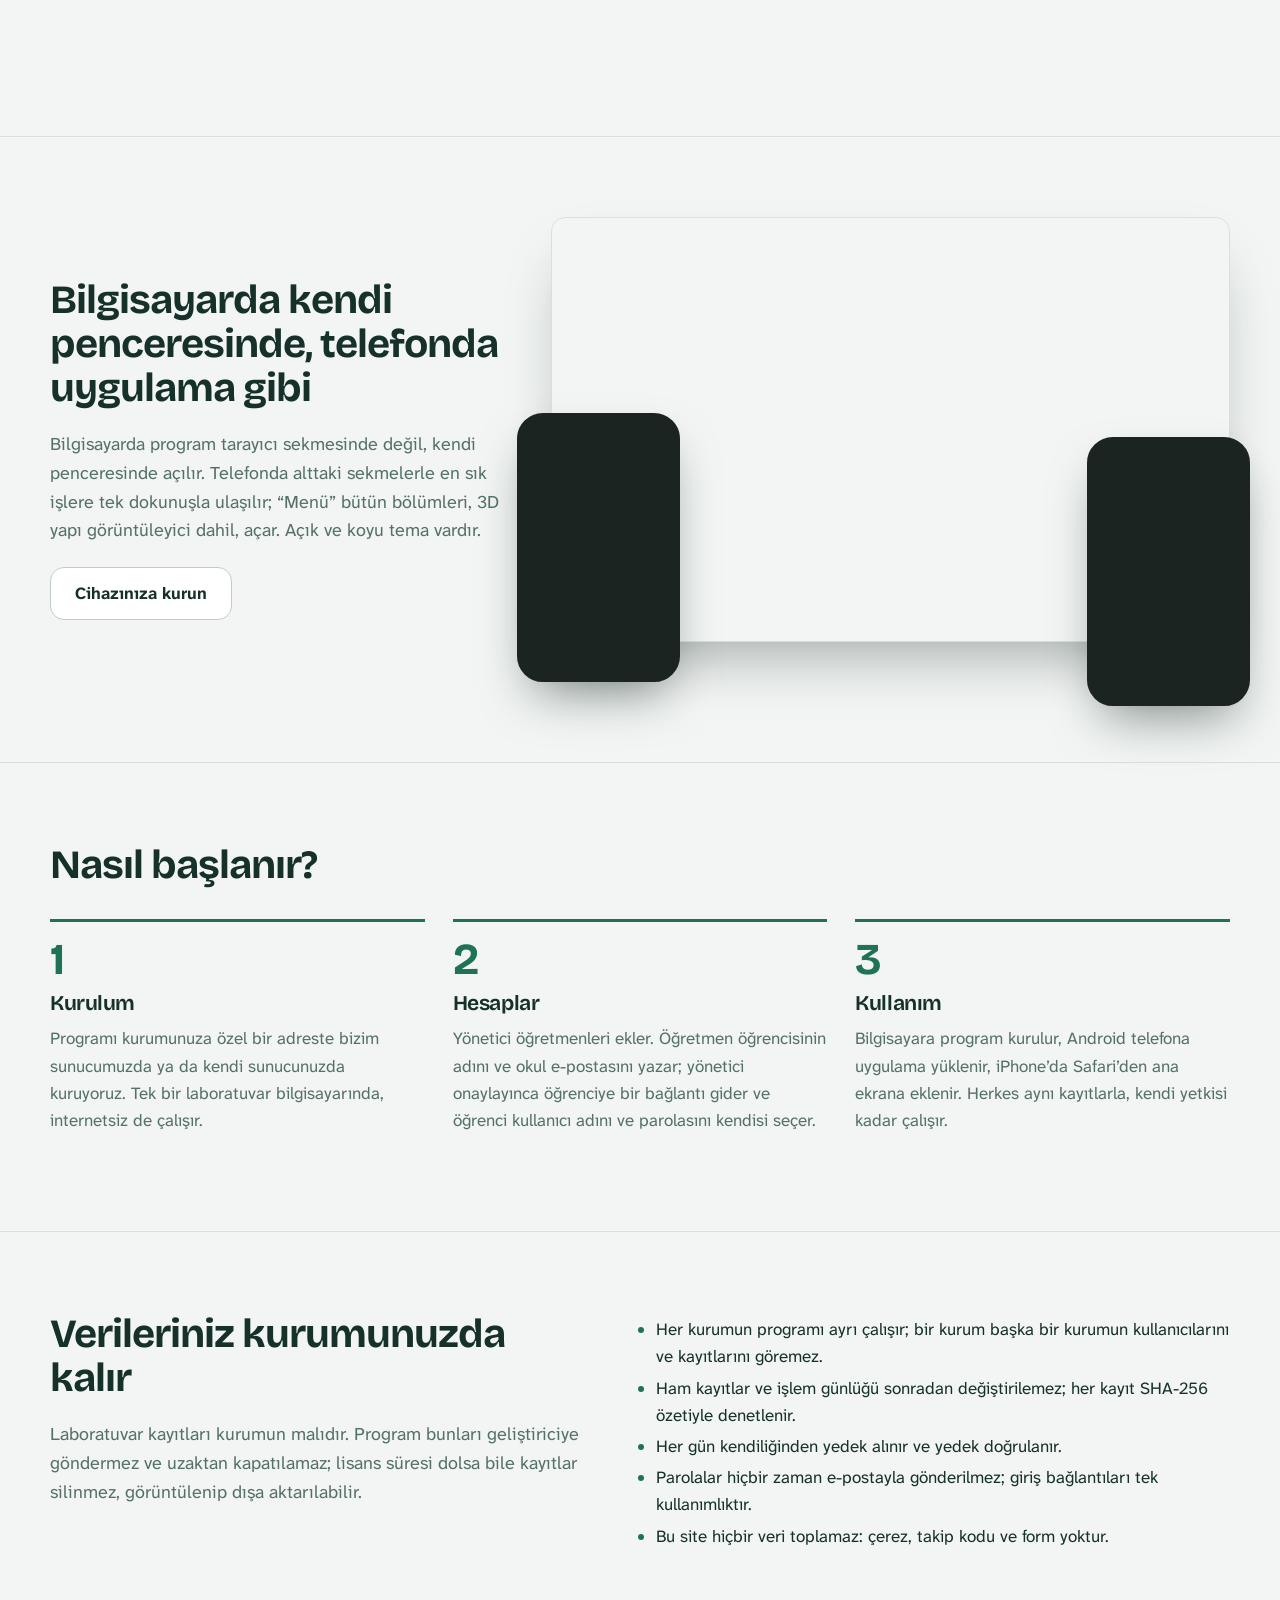
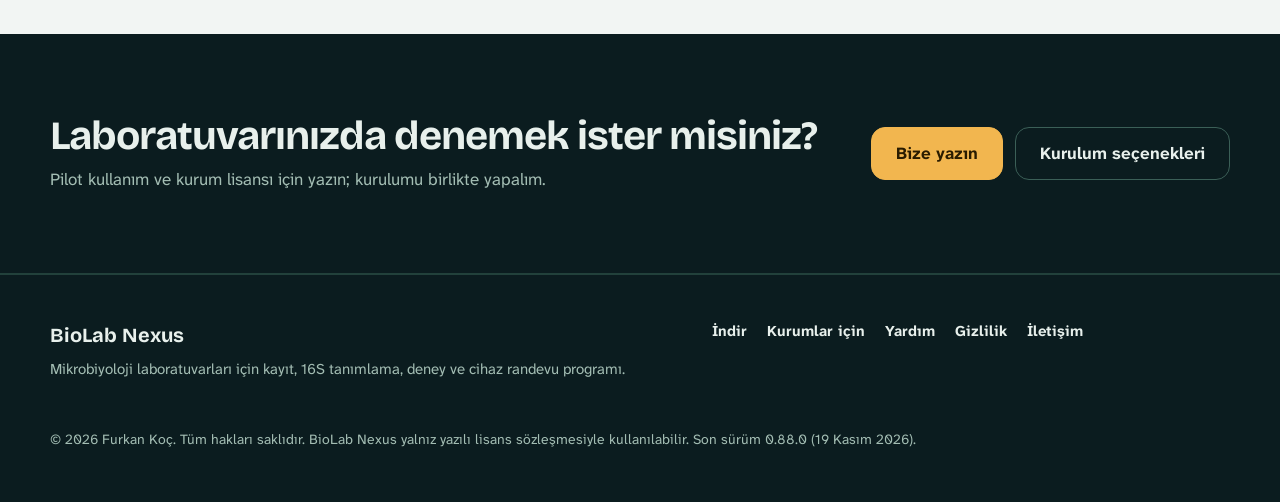
==== commit 5f79be7b: "Add files via upload" ====
--- a/index.html
+++ b/index.html
@@ -11,7 +11,8 @@
 <meta name="description" content="Sanger dizilerinden 16S tanımlama, zon ölçümleri, deney kayıtları, cihaz randevuları, moleküler analiz ve 3D yapı görüntüleme tek programda. Windows, Android ve iPhone.">
 <link rel="alternate" hreflang="tr" href="index.html">
 <link rel="alternate" hreflang="en" href="en.html">
-<link rel="icon" href="simge-192.png">
+<link rel="icon" href="simge.svg" type="image/svg+xml">
+<link rel="icon" href="simge-192.png" sizes="192x192">
 <link rel="apple-touch-icon" href="apple-touch-icon.png">
 <link rel="stylesheet" href="stil.css">
 <script src="site.js" defer></script>
@@ -19,7 +20,7 @@
 <body>
 <a class="atla" href="#icerik">İçeriğe geç</a>
 <header class="ust"><div class="kap ust-ic">
-<a class="marka" href="index.html"><svg class="logo" viewBox="0 0 24 24" aria-hidden="true"><path d="M21 12a9 9 0 1 1-18 0 9 9 0 0 1 18 0zM11.2 10a2.2 2.2 0 1 1-4.4 0 2.2 2.2 0 0 1 4.4 0zM17.1 14a1.6 1.6 0 1 1-3.2 0 1.6 1.6 0 0 1 3.2 0zM15 8.2a1 1 0 1 1-2 0 1 1 0 0 1 2 0z"/></svg><span>BioLab Nexus</span></a>
+<a class="marka" href="index.html"><svg class="logo" viewBox="0 0 24 24" aria-hidden="true"><path d="M21 12a9 9 0 1 1-18 0 9 9 0 0 1 18 0zM9 16V9.9M9.9 9.6l4.1 4.7M15 13.9V8M10.4 8.5a1.4 1.4 0 1 1-2.8 0 1.4 1.4 0 0 1 2.8 0zM16.6 15.5a1.6 1.6 0 1 1-3.2 0 1.6 1.6 0 0 1 3.2 0z"/></svg><span>BioLab Nexus</span></a>
 <nav class="nav" aria-label="Site"><a href="index.html" aria-current="page">Ana sayfa</a><a href="indir.html">İndir</a><a href="kurumlar.html">Kurumlar için</a><a href="yardim.html">Yardım</a></nav>
 <details class="dil-secici"><summary aria-label="Dil: Türkçe"><svg class="dil-dunya" viewBox="0 0 24 24" aria-hidden="true"><circle cx="12" cy="12" r="9"/><path d="M3 12h18M12 3a14 14 0 0 1 0 18M12 3a14 14 0 0 0 0 18"/></svg><span class="dil-ad">Türkçe</span><span class="dil-kod">TR</span><svg class="dil-ok" viewBox="0 0 24 24" aria-hidden="true"><path d="m6 9 6 6 6-6"/></svg></summary><ul class="dil-liste"><li><a href="index.html" hreflang="tr" lang="tr" aria-current="true">Türkçe</a></li><li><a href="en.html" hreflang="en" lang="en">English</a></li></ul></details>
 <details class="nav-tel"><summary>Menü</summary><nav aria-label="Site menüsü"><a href="index.html" aria-current="page">Ana sayfa</a><a href="indir.html">İndir</a><a href="kurumlar.html">Kurumlar için</a><a href="yardim.html">Yardım</a></nav></details>
@@ -128,7 +129,7 @@
 <footer class="alt"><div class="kap alt-ic">
 <div><p class="alt-marka">BioLab Nexus</p><p>Mikrobiyoloji laboratuvarları için kayıt, 16S tanımlama, deney ve cihaz randevu programı.</p></div>
 <nav aria-label="Alt bağlantılar"><a href="indir.html">İndir</a><a href="kurumlar.html">Kurumlar için</a><a href="yardim.html">Yardım</a><a href="gizlilik.html">Gizlilik</a><a href="mailto:iletisim@ornek.com">İletişim</a></nav>
-<p class="telif">© 2026 Furkan Koç. Tüm hakları saklıdır. BioLab Nexus yalnız yazılı lisans sözleşmesiyle kullanılabilir. Son sürüm 0.87.0 (19 Kasım 2026).</p>
+<p class="telif">© 2026 Furkan Koç. Tüm hakları saklıdır. BioLab Nexus yalnız yazılı lisans sözleşmesiyle kullanılabilir. Son sürüm 0.88.0 (19 Kasım 2026).</p>
 </div></footer>
 </body>
 </html>
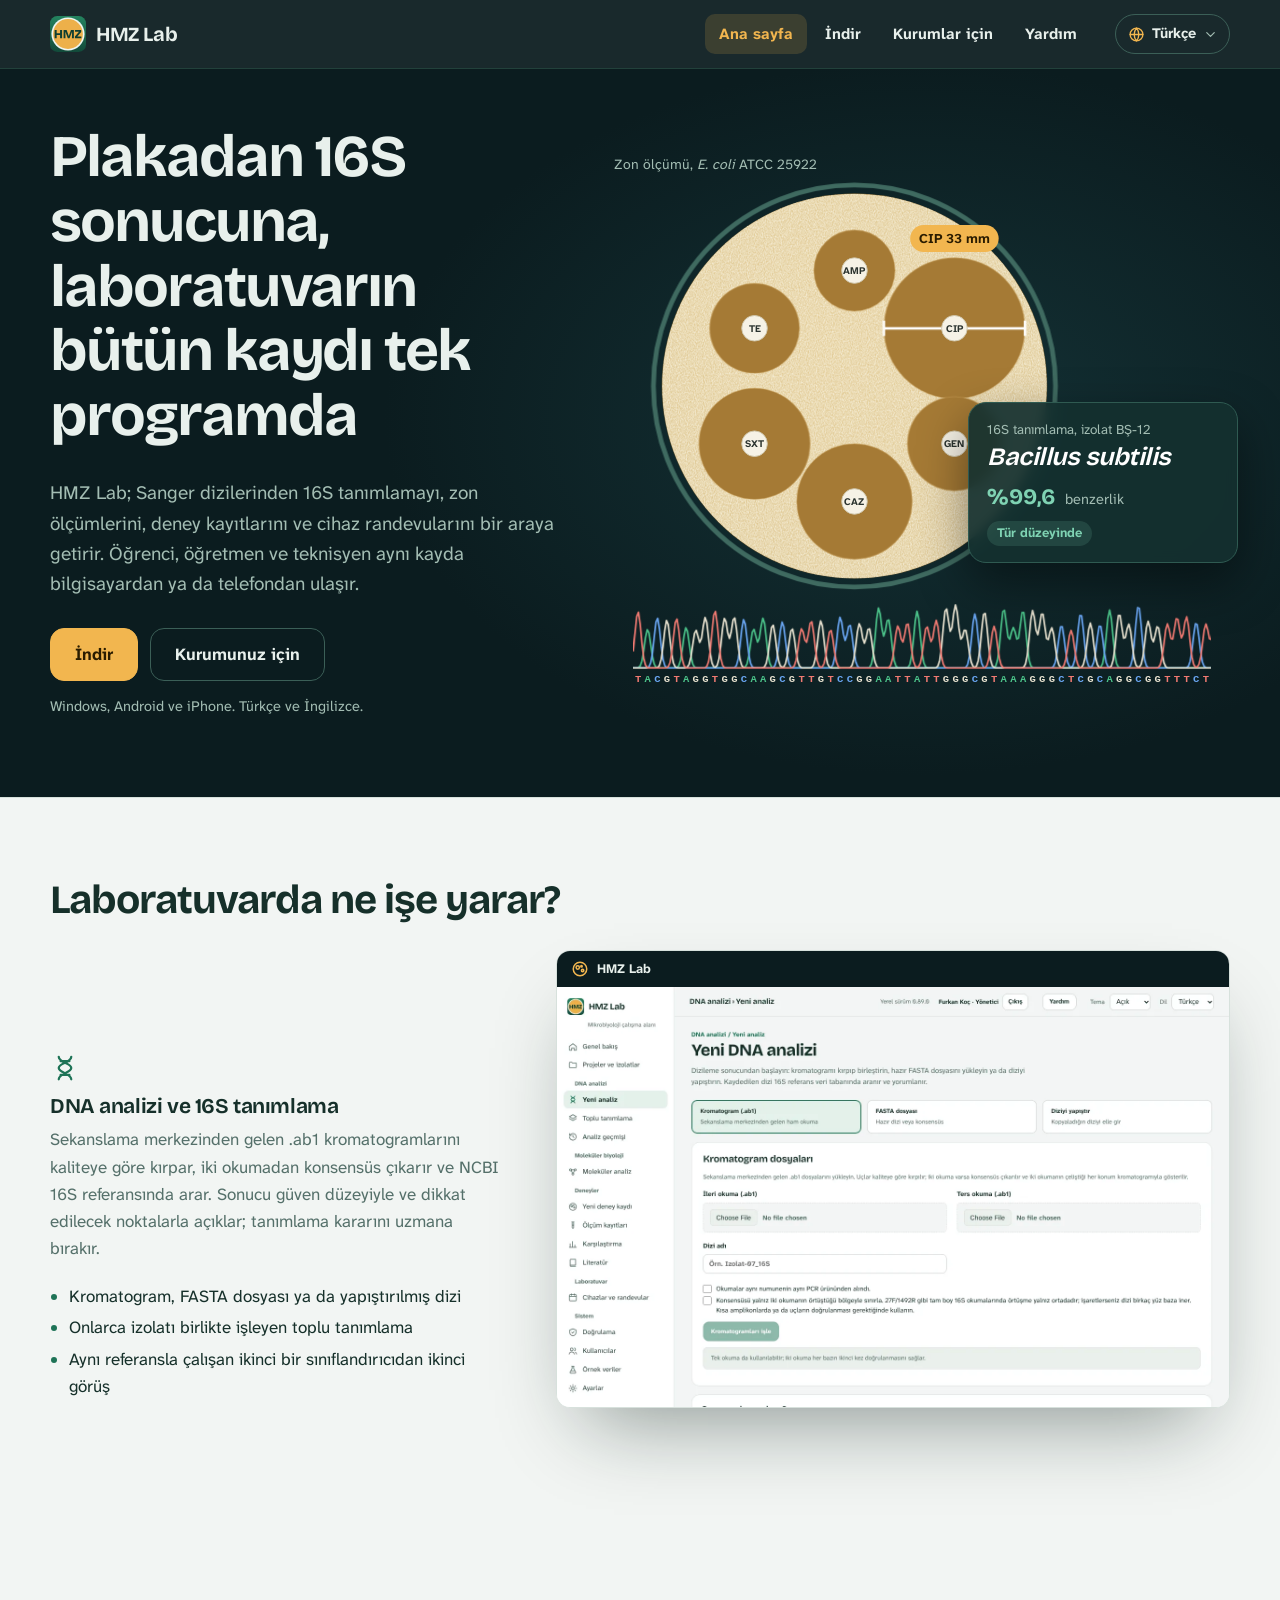
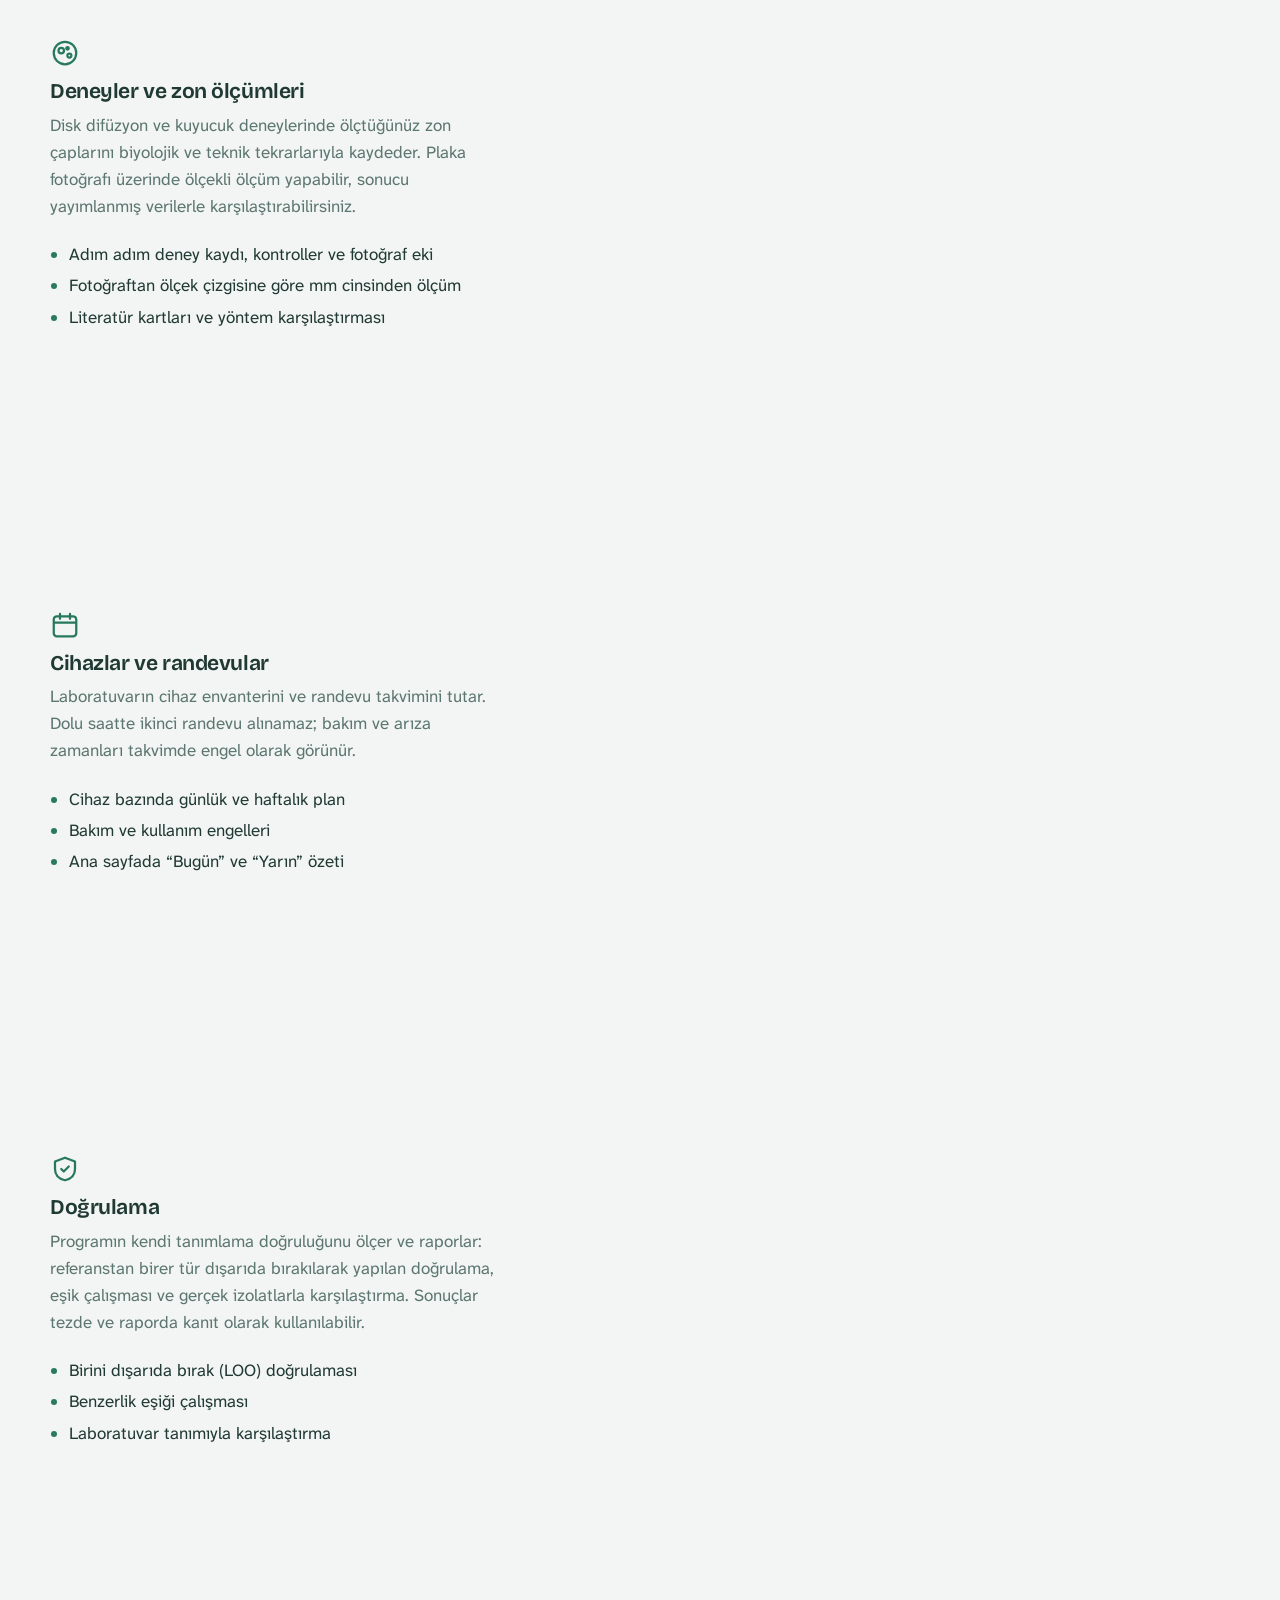
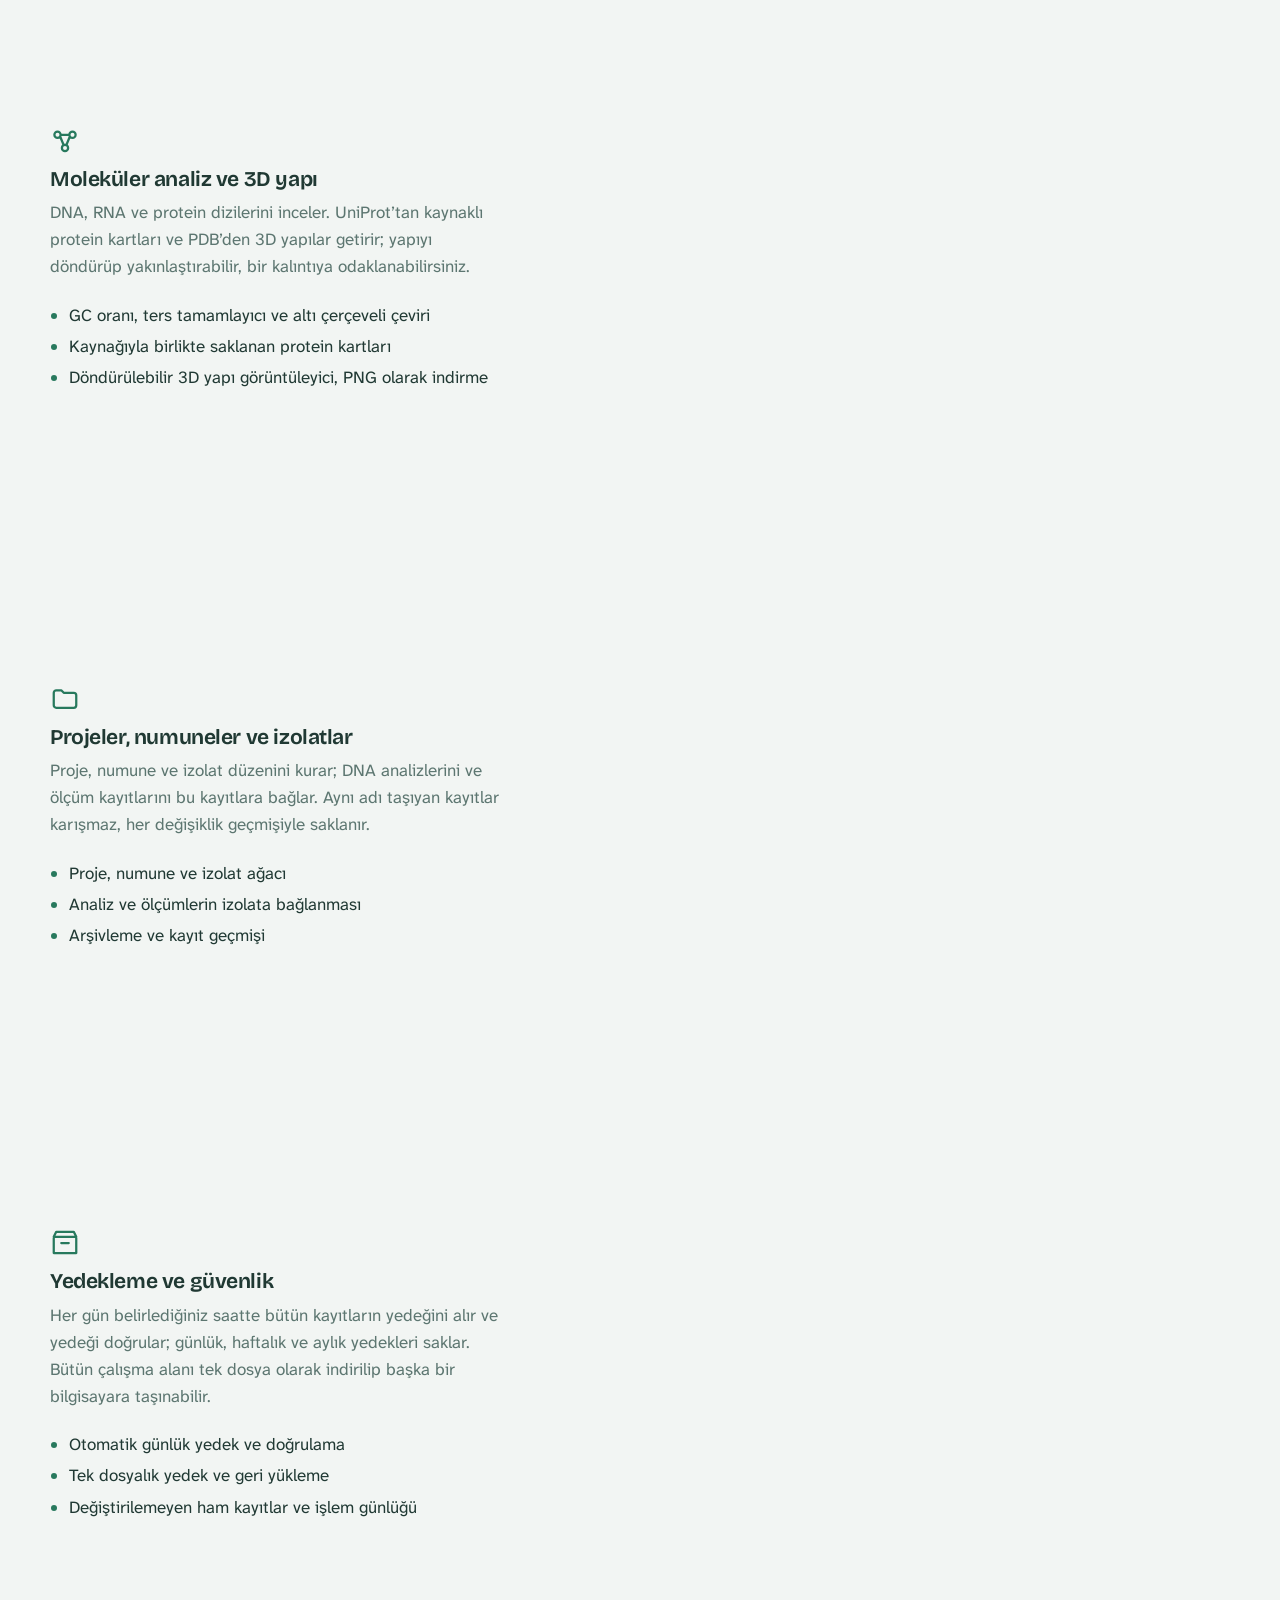
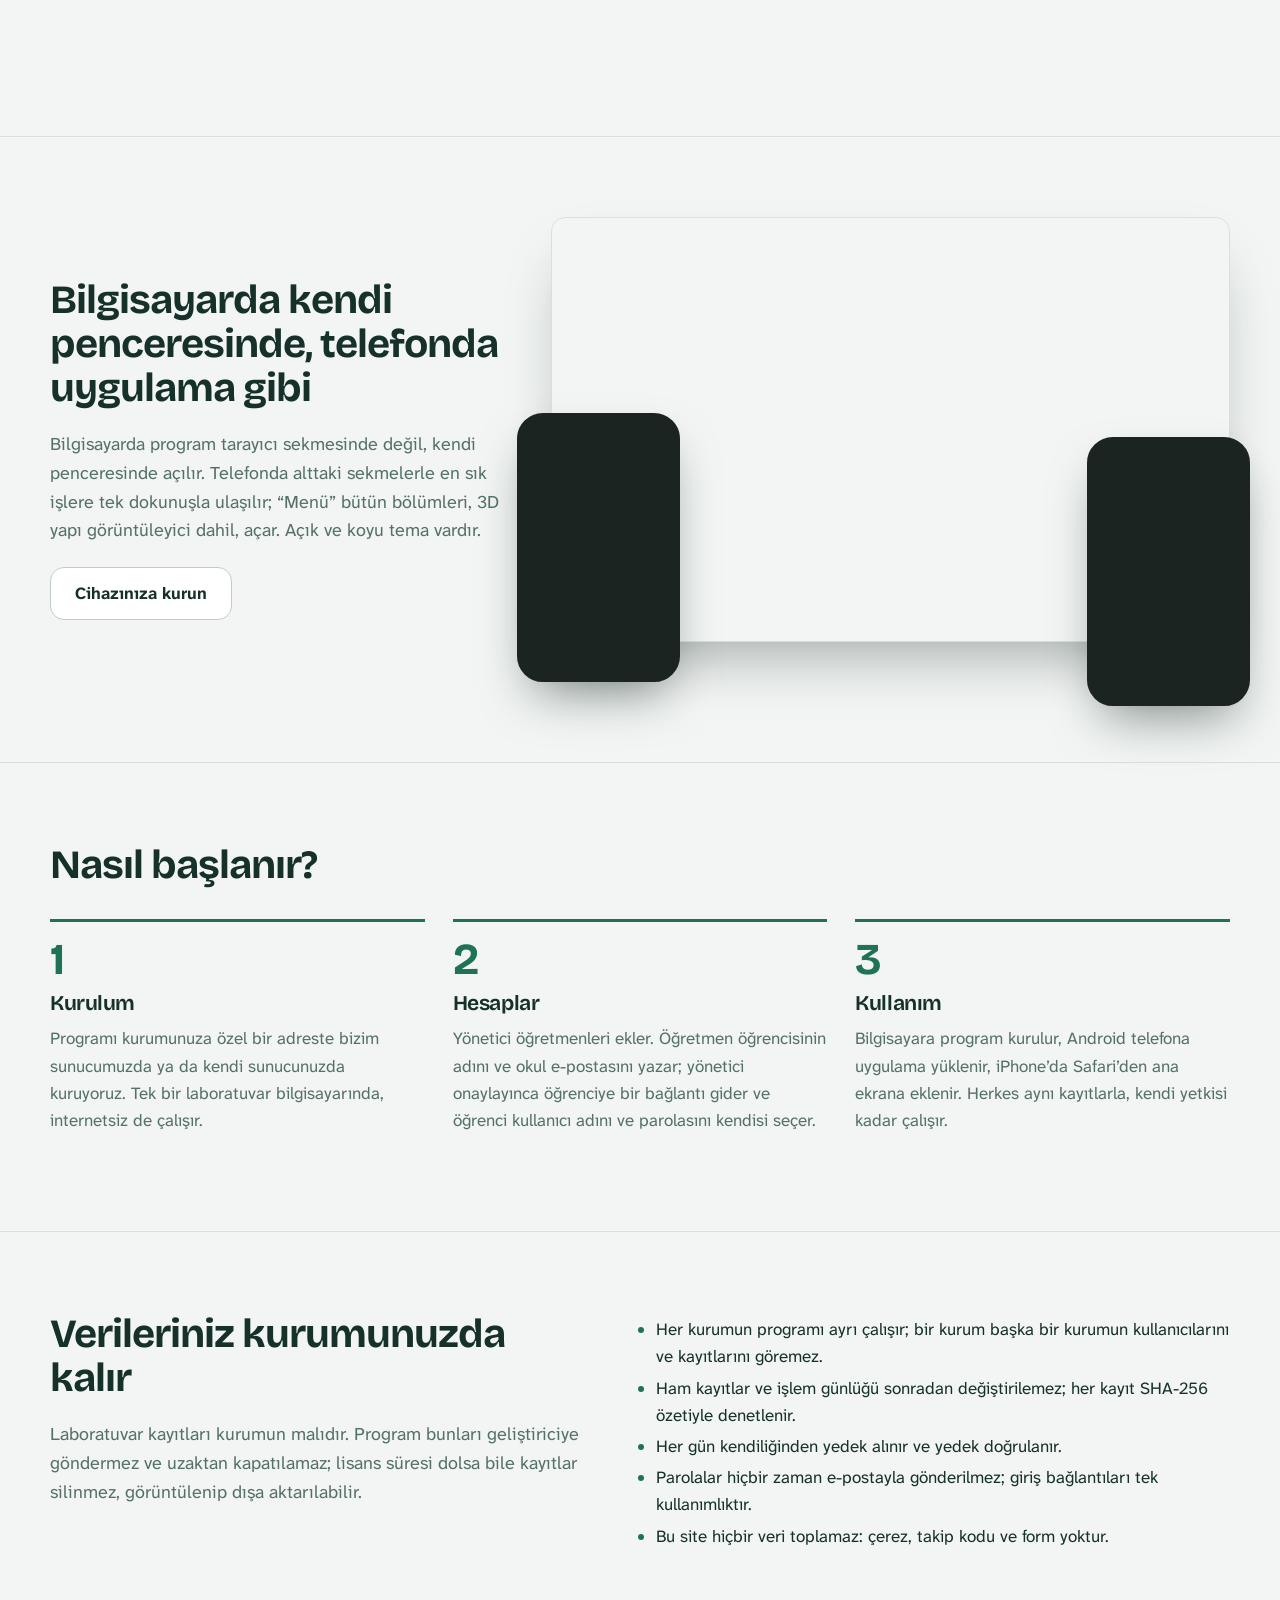
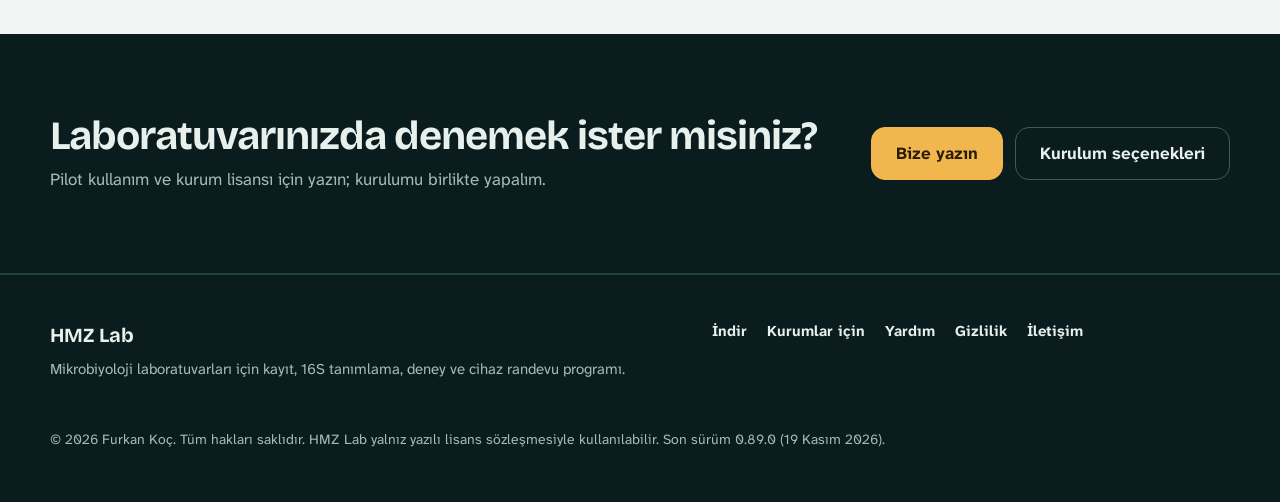
==== commit 45c6b7cd: "Add files via upload" ====
--- a/index.html
+++ b/index.html
@@ -1,5 +1,5 @@
 <!doctype html>
-<!-- © 2026 Furkan Koç. Tüm hakları saklıdır. BioLab Nexus tanıtım ve indirme sitesi. -->
+<!-- © 2026 Furkan Koç. Tüm hakları saklıdır. HMZ Lab tanıtım ve indirme sitesi. -->
 <html lang="tr">
 <head>
 <meta charset="utf-8">
@@ -7,7 +7,7 @@
 <meta http-equiv="Content-Security-Policy" content="default-src 'self'; img-src 'self' data:; style-src 'self'; font-src 'self'; script-src 'self'; object-src 'none'; base-uri 'none'; form-action 'none'">
 <meta name="referrer" content="no-referrer">
 <meta name="color-scheme" content="light dark">
-<title>BioLab Nexus: mikrobiyoloji laboratuvarının kayıt ve analiz programı</title>
+<title>HMZ Lab: mikrobiyoloji laboratuvarının kayıt ve analiz programı</title>
 <meta name="description" content="Sanger dizilerinden 16S tanımlama, zon ölçümleri, deney kayıtları, cihaz randevuları, moleküler analiz ve 3D yapı görüntüleme tek programda. Windows, Android ve iPhone.">
 <link rel="alternate" hreflang="tr" href="index.html">
 <link rel="alternate" hreflang="en" href="en.html">
@@ -20,7 +20,7 @@
 <body>
 <a class="atla" href="#icerik">İçeriğe geç</a>
 <header class="ust"><div class="kap ust-ic">
-<a class="marka" href="index.html"><svg class="logo" viewBox="0 0 24 24" aria-hidden="true"><path d="M21 12a9 9 0 1 1-18 0 9 9 0 0 1 18 0zM9 16V9.9M9.9 9.6l4.1 4.7M15 13.9V8M10.4 8.5a1.4 1.4 0 1 1-2.8 0 1.4 1.4 0 0 1 2.8 0zM16.6 15.5a1.6 1.6 0 1 1-3.2 0 1.6 1.6 0 0 1 3.2 0z"/></svg><span>BioLab Nexus</span></a>
+<a class="marka" href="index.html"><img class="logo" src="simge-kucuk.svg" alt=""><span>HMZ Lab</span></a>
 <nav class="nav" aria-label="Site"><a href="index.html" aria-current="page">Ana sayfa</a><a href="indir.html">İndir</a><a href="kurumlar.html">Kurumlar için</a><a href="yardim.html">Yardım</a></nav>
 <details class="dil-secici"><summary aria-label="Dil: Türkçe"><svg class="dil-dunya" viewBox="0 0 24 24" aria-hidden="true"><circle cx="12" cy="12" r="9"/><path d="M3 12h18M12 3a14 14 0 0 1 0 18M12 3a14 14 0 0 0 0 18"/></svg><span class="dil-ad">Türkçe</span><span class="dil-kod">TR</span><svg class="dil-ok" viewBox="0 0 24 24" aria-hidden="true"><path d="m6 9 6 6 6-6"/></svg></summary><ul class="dil-liste"><li><a href="index.html" hreflang="tr" lang="tr" aria-current="true">Türkçe</a></li><li><a href="en.html" hreflang="en" lang="en">English</a></li></ul></details>
 <details class="nav-tel"><summary>Menü</summary><nav aria-label="Site menüsü"><a href="index.html" aria-current="page">Ana sayfa</a><a href="indir.html">İndir</a><a href="kurumlar.html">Kurumlar için</a><a href="yardim.html">Yardım</a></nav></details>
@@ -29,7 +29,7 @@
 <section class="hero"><div class="kap hero-ic">
 <div class="hero-metin">
 <h1>Plakadan 16S sonucuna, laboratuvarın bütün kaydı tek programda</h1>
-<p class="giris">BioLab Nexus; Sanger dizilerinden 16S tanımlamayı, zon ölçümlerini, deney kayıtlarını ve cihaz randevularını bir araya getirir. Öğrenci, öğretmen ve teknisyen aynı kayda bilgisayardan ya da telefondan ulaşır.</p>
+<p class="giris">HMZ Lab; Sanger dizilerinden 16S tanımlamayı, zon ölçümlerini, deney kayıtlarını ve cihaz randevularını bir araya getirir. Öğrenci, öğretmen ve teknisyen aynı kayda bilgisayardan ya da telefondan ulaşır.</p>
 <div class="dugmeler"><a class="dugme" href="indir.html">İndir</a><a class="dugme ikincil" href="kurumlar.html">Kurumunuz için</a></div>
 <p class="kucuk">Windows, Android ve iPhone. Türkçe ve İngilizce.</p>
 </div>
@@ -95,7 +95,7 @@
 <img class="alan-gorsel" src="yedek-bilgisayar.webp" width="1440" height="900" loading="lazy" alt="Ayarlar sayfasında otomatik yedekleme bölümü">
 </article>
 </div>
-<div class="hikaye-cerceve" aria-hidden="true"><div class="pencere"><div class="pencere-ust"><svg viewBox="0 0 24 24"><path d="M21 12a9 9 0 1 1-18 0 9 9 0 0 1 18 0zM11.2 10a2.2 2.2 0 1 1-4.4 0 2.2 2.2 0 0 1 4.4 0zM17.1 14a1.6 1.6 0 1 1-3.2 0 1.6 1.6 0 0 1 3.2 0zM15 8.2a1 1 0 1 1-2 0 1 1 0 0 1 2 0z"/></svg>BioLab Nexus</div><div class="pencere-ekran"><img data-i="0" src="dna-analizi-bilgisayar.webp" width="1440" height="900" loading="lazy" alt=""><img data-i="1" src="deney-kaydi-bilgisayar.webp" width="1440" height="900" loading="lazy" alt=""><img data-i="2" src="randevu-bilgisayar.webp" width="1440" height="900" loading="lazy" alt=""><img data-i="3" src="dogrulama-bilgisayar.webp" width="1440" height="900" loading="lazy" alt=""><img data-i="4" src="molekuler-bilgisayar.webp" width="1440" height="900" loading="lazy" alt=""><img data-i="5" src="projeler-bilgisayar.webp" width="1440" height="900" loading="lazy" alt=""><img data-i="6" src="yedek-bilgisayar.webp" width="1440" height="900" loading="lazy" alt=""></div></div></div>
+<div class="hikaye-cerceve" aria-hidden="true"><div class="pencere"><div class="pencere-ust"><svg viewBox="0 0 24 24"><path d="M21 12a9 9 0 1 1-18 0 9 9 0 0 1 18 0zM11.2 10a2.2 2.2 0 1 1-4.4 0 2.2 2.2 0 0 1 4.4 0zM17.1 14a1.6 1.6 0 1 1-3.2 0 1.6 1.6 0 0 1 3.2 0zM15 8.2a1 1 0 1 1-2 0 1 1 0 0 1 2 0z"/></svg>HMZ Lab</div><div class="pencere-ekran"><img data-i="0" src="dna-analizi-bilgisayar.webp" width="1440" height="900" loading="lazy" alt=""><img data-i="1" src="deney-kaydi-bilgisayar.webp" width="1440" height="900" loading="lazy" alt=""><img data-i="2" src="randevu-bilgisayar.webp" width="1440" height="900" loading="lazy" alt=""><img data-i="3" src="dogrulama-bilgisayar.webp" width="1440" height="900" loading="lazy" alt=""><img data-i="4" src="molekuler-bilgisayar.webp" width="1440" height="900" loading="lazy" alt=""><img data-i="5" src="projeler-bilgisayar.webp" width="1440" height="900" loading="lazy" alt=""><img data-i="6" src="yedek-bilgisayar.webp" width="1440" height="900" loading="lazy" alt=""></div></div></div>
 </div>
 </div></section>
 
@@ -104,8 +104,8 @@
 <p class="bolum-giris">Bilgisayarda program tarayıcı sekmesinde değil, kendi penceresinde açılır. Telefonda alttaki sekmelerle en sık işlere tek dokunuşla ulaşılır; “Menü” bütün bölümleri, 3D yapı görüntüleyici dahil, açar. Açık ve koyu tema vardır.</p>
 <div class="dugmeler"><a class="dugme ikincil" href="indir.html">Cihazınıza kurun</a></div></div>
 <figure class="vitrin">
-<img class="vitrin-pc" src="ana-sayfa-bilgisayar.webp" width="1440" height="900" loading="lazy" alt="Bilgisayarda BioLab Nexus ana sayfası: son plaka ölçümünün çizimi, cihaz planı ve son kayıtlar">
-<img class="vitrin-tel" src="ana-sayfa-telefon.webp" width="390" height="664" loading="lazy" alt="Telefonda BioLab Nexus ana sayfası ve alt sekme çubuğu">
+<img class="vitrin-pc" src="ana-sayfa-bilgisayar.webp" width="1440" height="900" loading="lazy" alt="Bilgisayarda HMZ Lab ana sayfası: son plaka ölçümünün çizimi, cihaz planı ve son kayıtlar">
+<img class="vitrin-tel" src="ana-sayfa-telefon.webp" width="390" height="664" loading="lazy" alt="Telefonda HMZ Lab ana sayfası ve alt sekme çubuğu">
 <img class="vitrin-tel2" src="menu-telefon-koyu.webp" width="390" height="664" loading="lazy" alt="Telefonda koyu temada Menü: bütün bölümler">
 </figure>
 </div></section>
@@ -122,14 +122,14 @@
 
 <section class="bolum son-cagri"><div class="kap cagri-ic">
 <div><h2>Laboratuvarınızda denemek ister misiniz?</h2><p>Pilot kullanım ve kurum lisansı için yazın; kurulumu birlikte yapalım.</p></div>
-<div class="dugmeler"><a class="dugme" href="mailto:iletisim@ornek.com?subject=BioLab%20Nexus%20pilot%20kullan%C4%B1m">Bize yazın</a><a class="dugme ikincil" href="kurumlar.html">Kurulum seçenekleri</a></div>
+<div class="dugmeler"><a class="dugme" href="mailto:iletisim@ornek.com?subject=HMZ%20Lab%20pilot%20kullan%C4%B1m">Bize yazın</a><a class="dugme ikincil" href="kurumlar.html">Kurulum seçenekleri</a></div>
 </div></section>
 
 </main>
 <footer class="alt"><div class="kap alt-ic">
-<div><p class="alt-marka">BioLab Nexus</p><p>Mikrobiyoloji laboratuvarları için kayıt, 16S tanımlama, deney ve cihaz randevu programı.</p></div>
+<div><p class="alt-marka">HMZ Lab</p><p>Mikrobiyoloji laboratuvarları için kayıt, 16S tanımlama, deney ve cihaz randevu programı.</p></div>
 <nav aria-label="Alt bağlantılar"><a href="indir.html">İndir</a><a href="kurumlar.html">Kurumlar için</a><a href="yardim.html">Yardım</a><a href="gizlilik.html">Gizlilik</a><a href="mailto:iletisim@ornek.com">İletişim</a></nav>
-<p class="telif">© 2026 Furkan Koç. Tüm hakları saklıdır. BioLab Nexus yalnız yazılı lisans sözleşmesiyle kullanılabilir. Son sürüm 0.88.0 (19 Kasım 2026).</p>
+<p class="telif">© 2026 Furkan Koç. Tüm hakları saklıdır. HMZ Lab yalnız yazılı lisans sözleşmesiyle kullanılabilir. Son sürüm 0.89.0 (19 Kasım 2026).</p>
 </div></footer>
 </body>
 </html>
--- a/stil.css
+++ b/stil.css
@@ -1,4 +1,4 @@
-/* © 2026 Furkan Koç. Tüm hakları saklıdır. BioLab Nexus sitesi. Programla aynı kimlik: “Plaka” (açık), “Gece vardiyası” (koyu). */
+/* © 2026 Furkan Koç. Tüm hakları saklıdır. HMZ Lab sitesi. Programla aynı kimlik: “Plaka” (açık), “Gece vardiyası” (koyu). */
 @font-face{font-family:"Atkinson Hyperlegible Next";font-style:normal;font-weight:400;font-display:swap;src:url(atkinson-hyperlegible-next-latin-ext-400-normal.woff2) format("woff2");unicode-range:U+0100-02BA,U+02BD-02C5,U+02C7-02CC,U+02CE-02D7,U+02DD-02FF,U+0304,U+0308,U+0329,U+1D00-1DBF,U+1E00-1E9F,U+1EF2-1EFF,U+2020,U+20A0-20AB,U+20AD-20C0,U+2113,U+2C60-2C7F,U+A720-A7FF}
 @font-face{font-family:"Atkinson Hyperlegible Next";font-style:normal;font-weight:400;font-display:swap;src:url(atkinson-hyperlegible-next-latin-400-normal.woff2) format("woff2");unicode-range:U+0000-00FF,U+0131,U+0152-0153,U+02BB-02BC,U+02C6,U+02DA,U+02DC,U+0304,U+0308,U+0329,U+2000-206F,U+20AC,U+2122,U+2191,U+2193,U+2212,U+2215,U+FEFF,U+FFFD}
 @font-face{font-family:"Atkinson Hyperlegible Next";font-style:normal;font-weight:700;font-display:swap;src:url(atkinson-hyperlegible-next-latin-ext-700-normal.woff2) format("woff2");unicode-range:U+0100-02BA,U+02BD-02C5,U+02C7-02CC,U+02CE-02D7,U+02DD-02FF,U+0304,U+0308,U+0329,U+1D00-1DBF,U+1E00-1E9F,U+1EF2-1EFF,U+2020,U+20A0-20AB,U+20AD-20C0,U+2113,U+2C60-2C7F,U+A720-A7FF}
@@ -39,7 +39,7 @@
 .ust{position:sticky;top:0;z-index:10;background:color-mix(in srgb,var(--gece) 94%,transparent);backdrop-filter:blur(10px);-webkit-backdrop-filter:blur(10px);border-bottom:1px solid var(--gece-line);color:var(--gece-ink)}
 .ust-ic{display:flex;align-items:center;gap:24px;min-height:68px}
 .marka{display:flex;align-items:center;gap:10px;font-family:var(--display);font-weight:700;font-size:20px;letter-spacing:-.02em;color:var(--gece-ink);text-decoration:none;margin-right:auto}
-.logo{width:36px;height:36px;padding:6px;border-radius:10px;background:rgba(242,182,79,.14);fill:none;stroke:var(--amber);stroke-width:1.9;stroke-linecap:round;stroke-linejoin:round}
+.logo{width:36px;height:36px;flex:none}
 .nav{display:flex;gap:4px}
 .nav a{color:var(--gece-ink);text-decoration:none;font-weight:700;font-size:15.5px;padding:8px 14px;border-radius:10px}
 .nav a:hover{background:rgba(255,255,255,.07)}
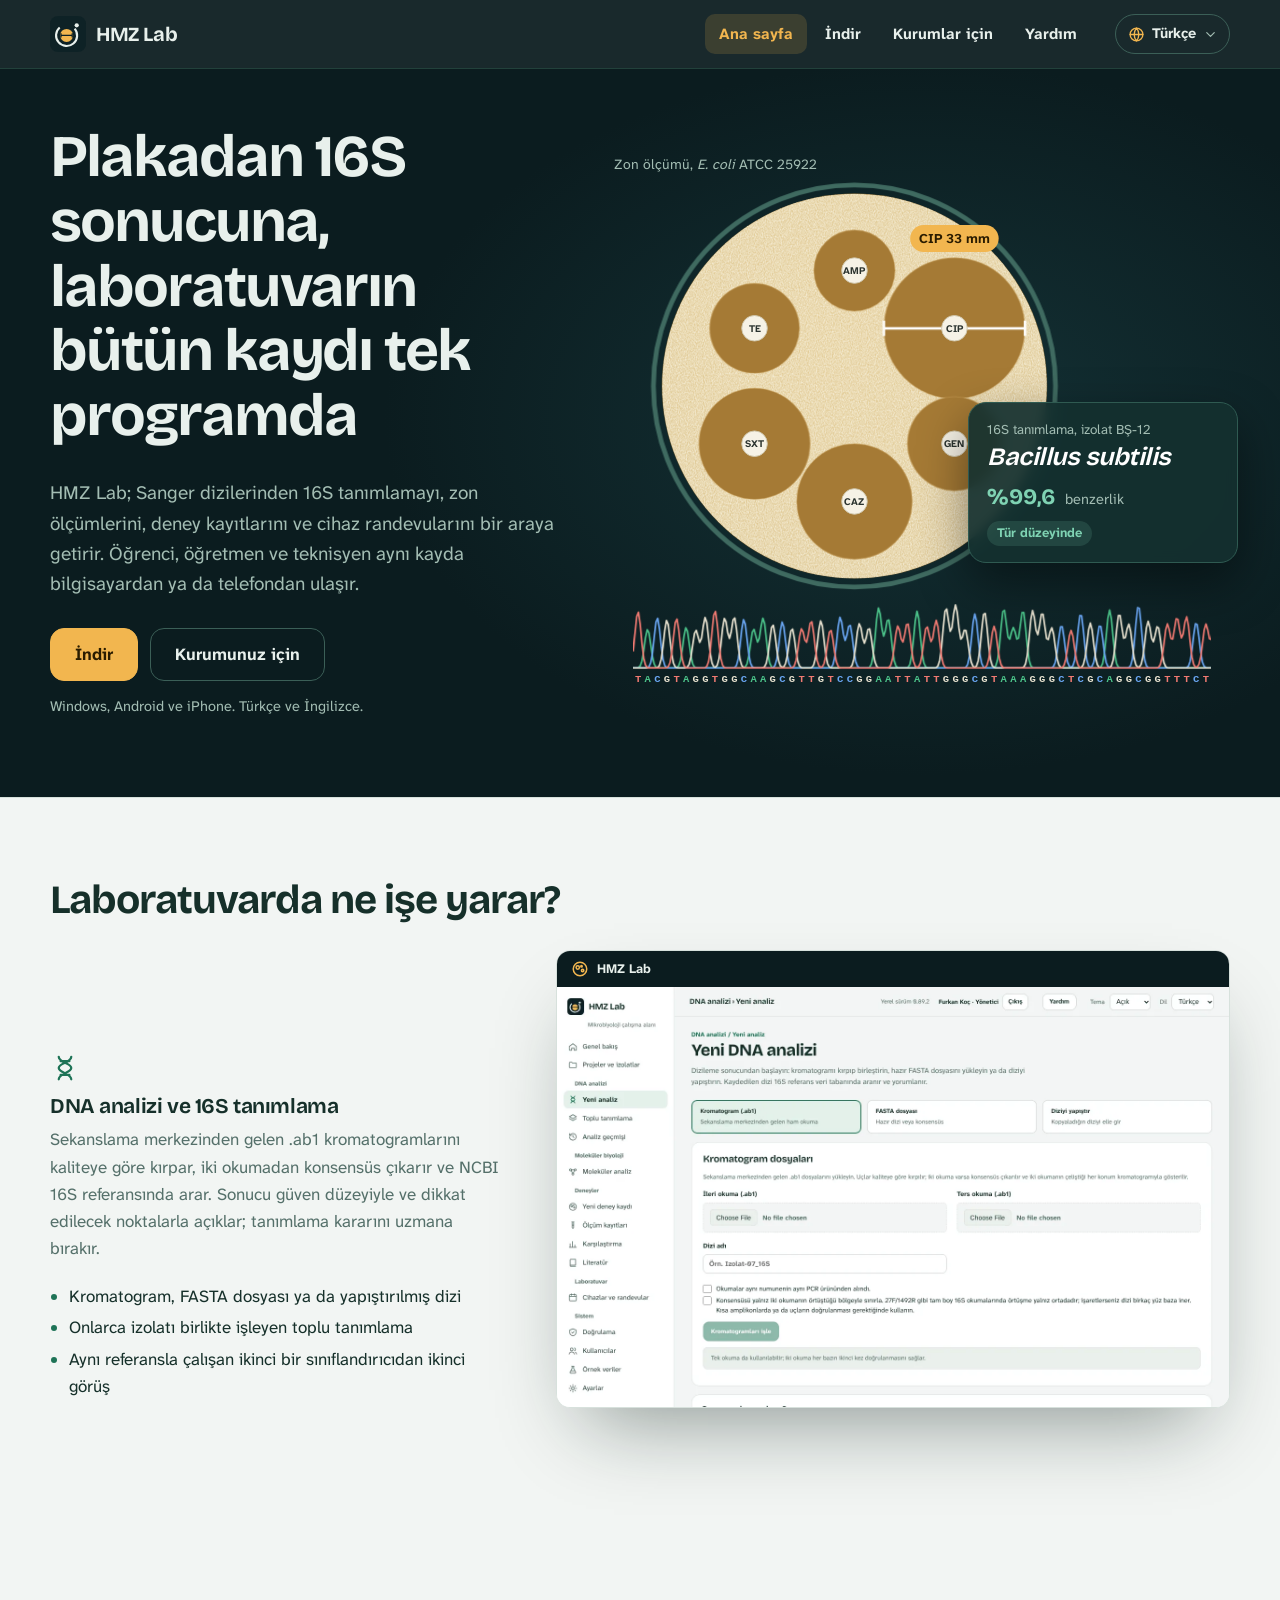
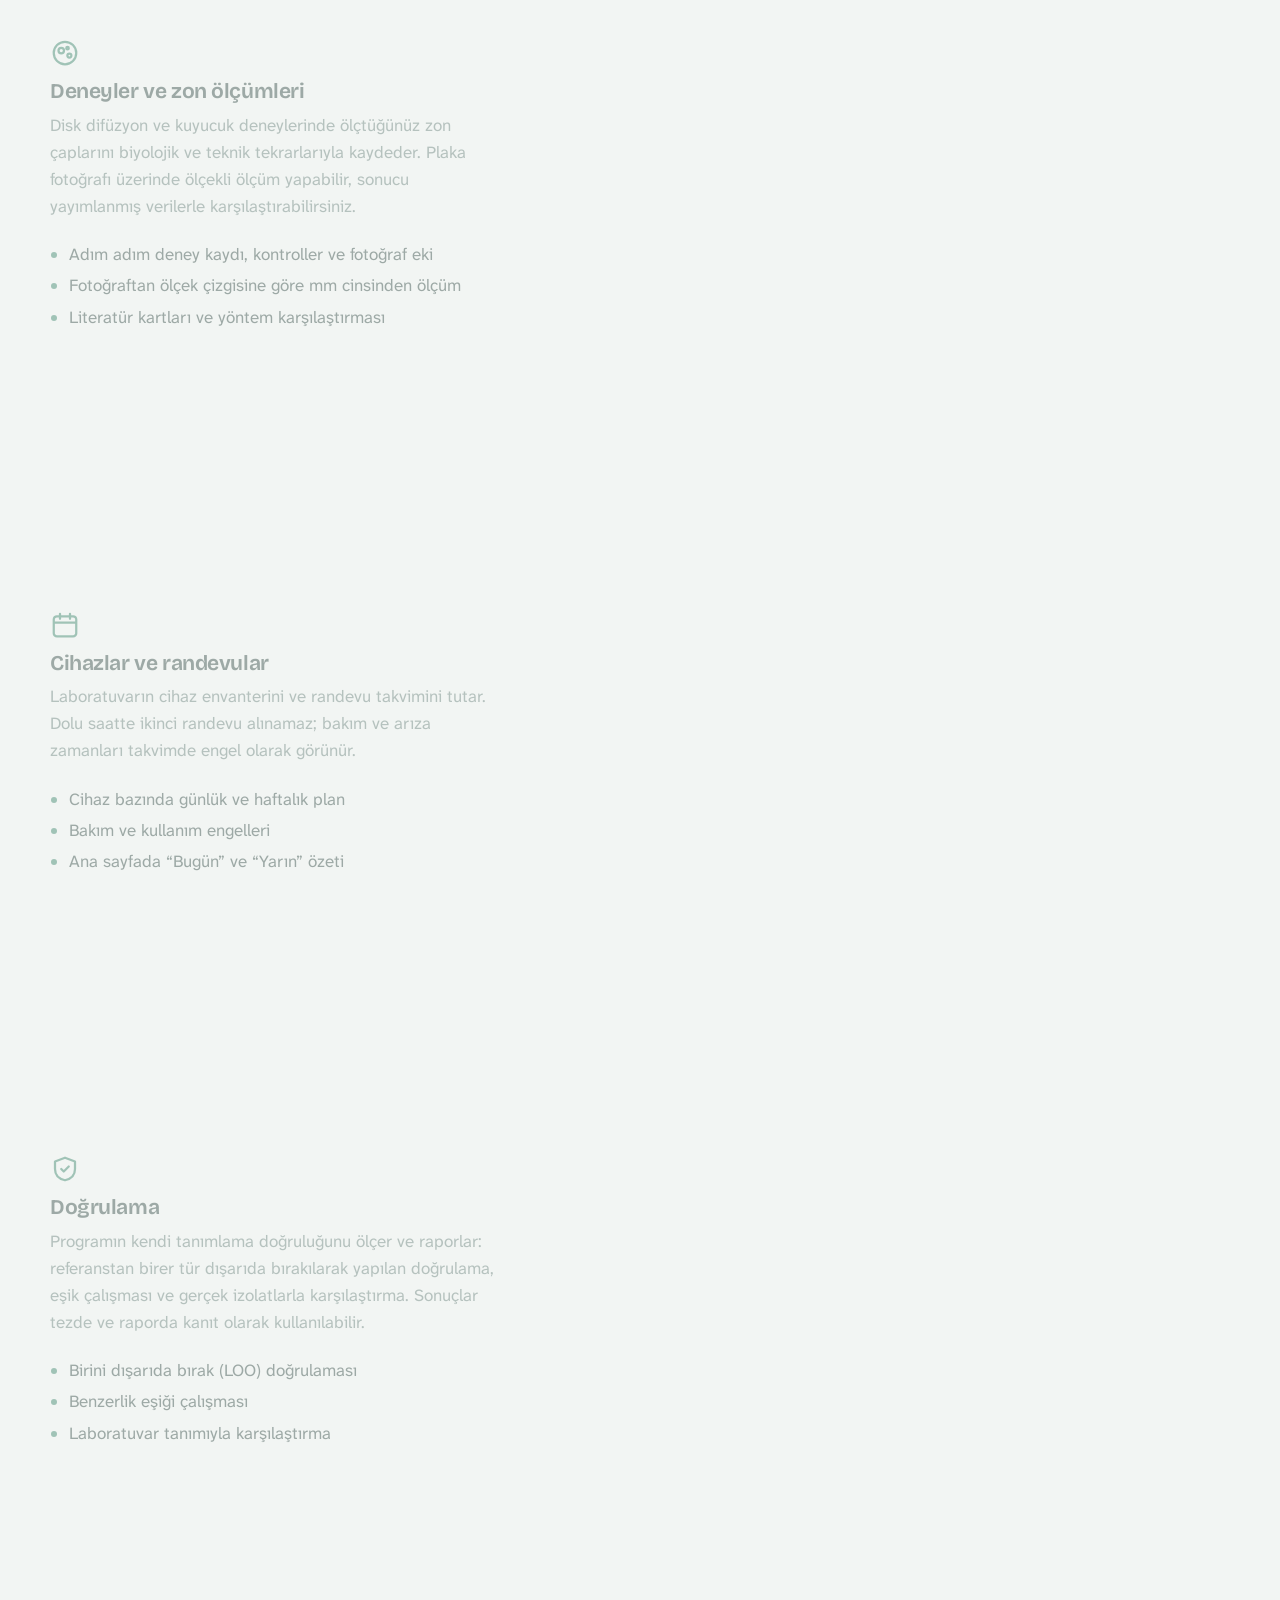
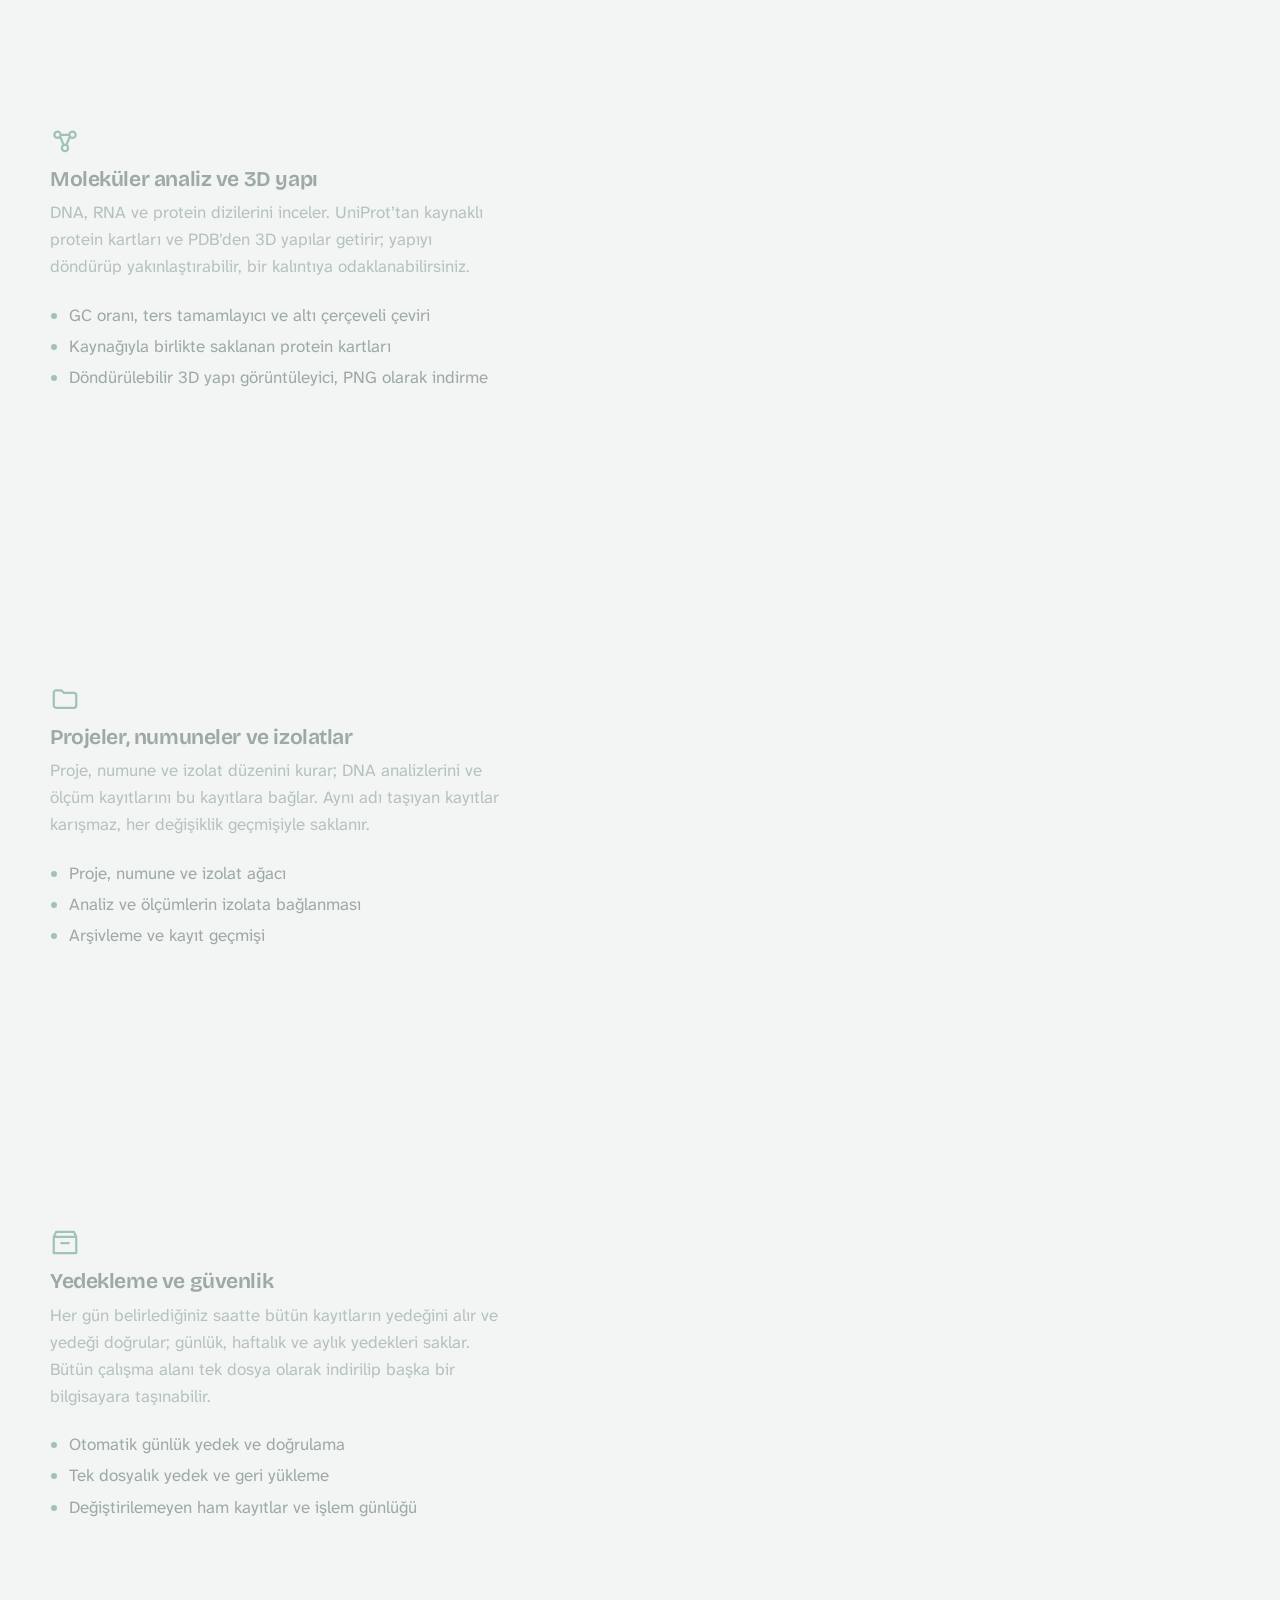
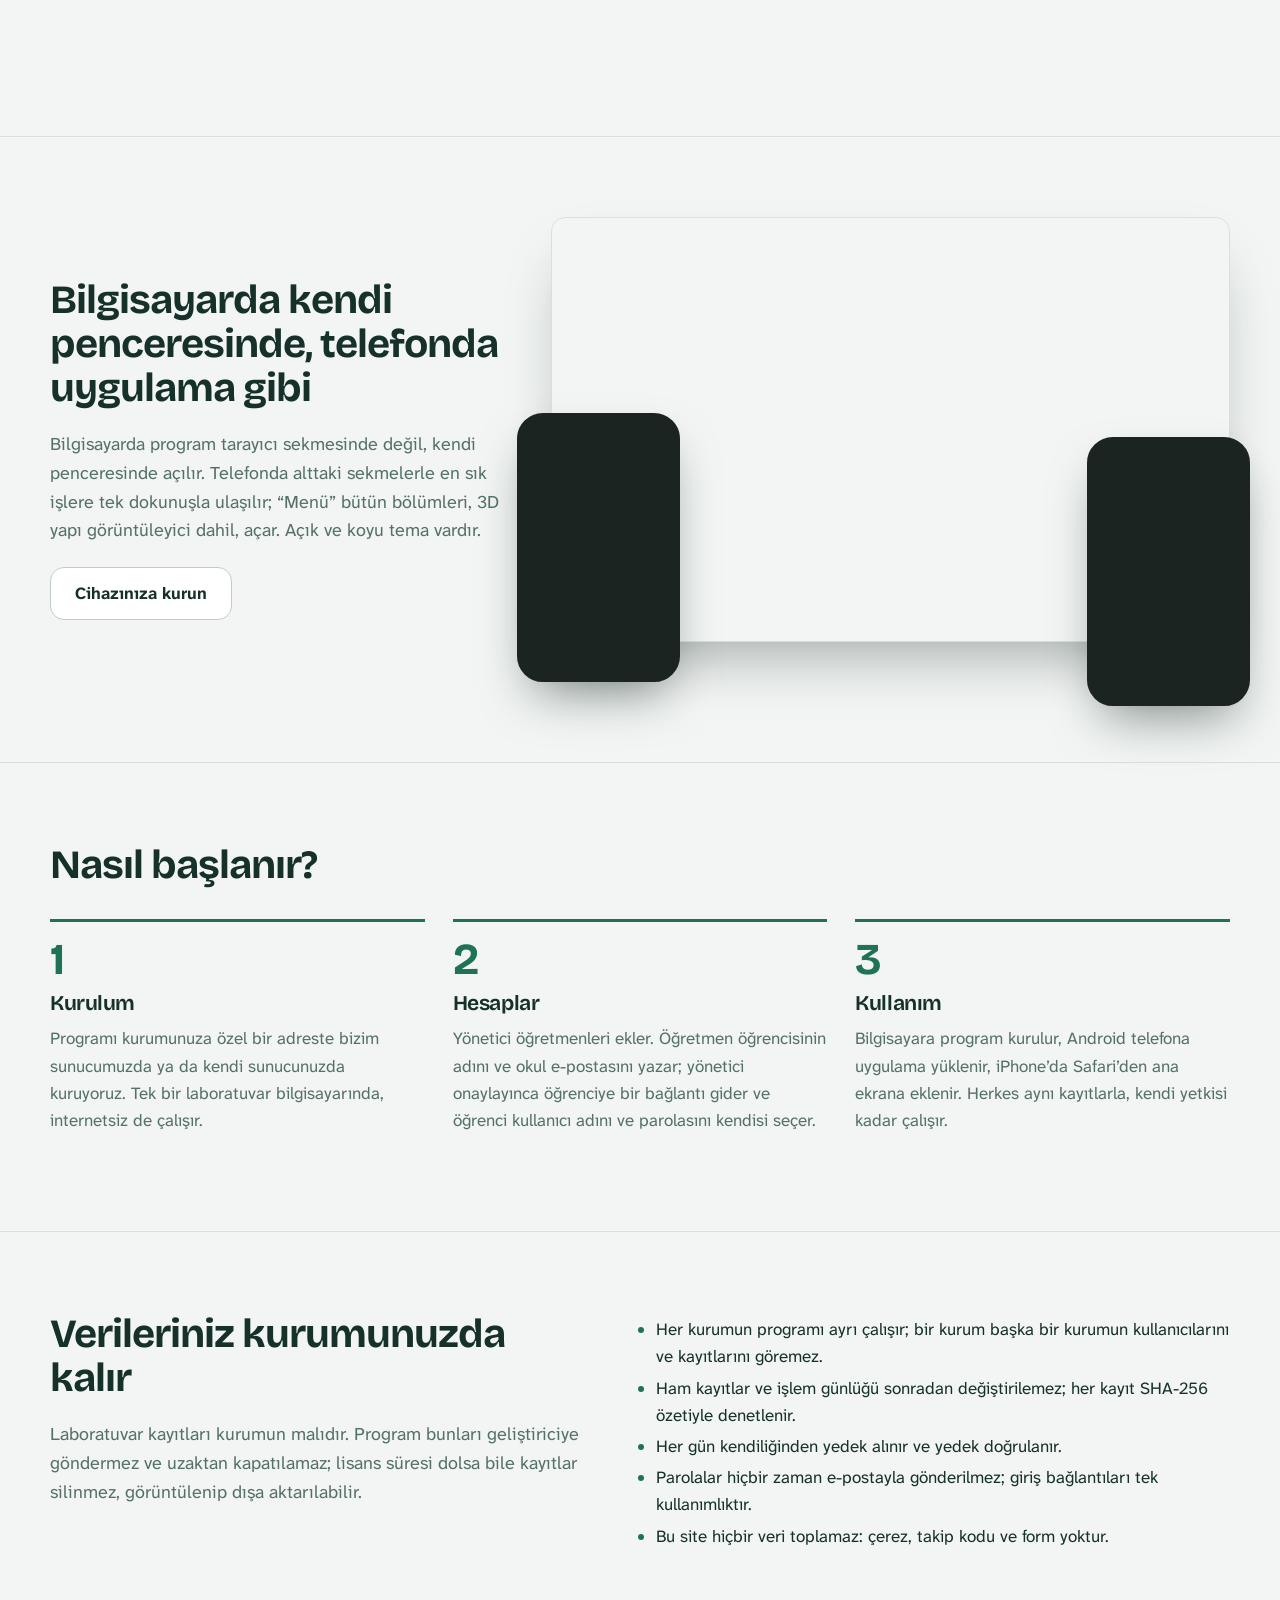
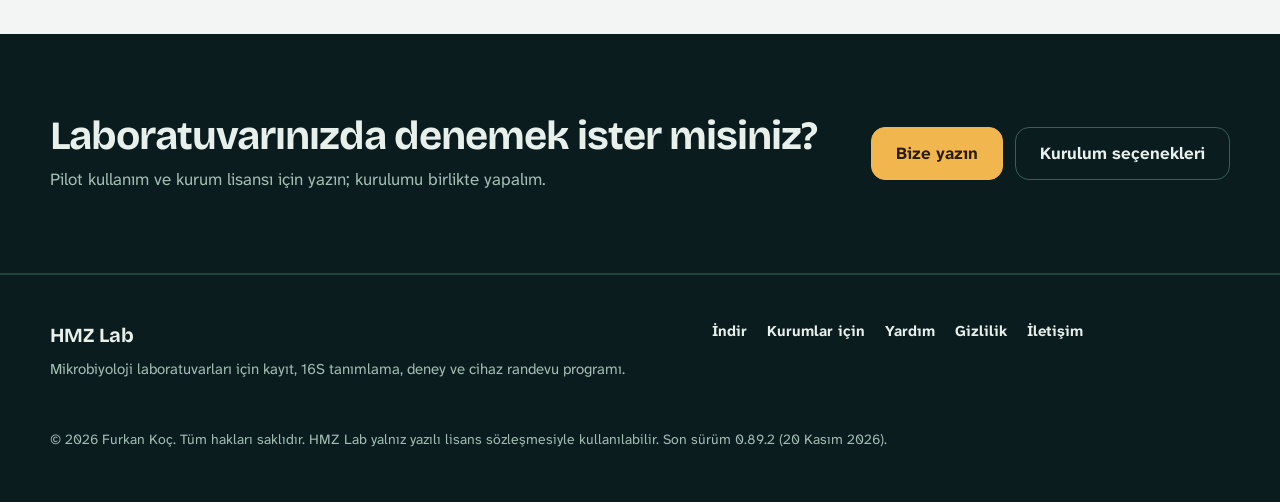
==== commit 2422769b: "Add files via upload" ====
--- a/index.html
+++ b/index.html
@@ -129,7 +129,7 @@
 <footer class="alt"><div class="kap alt-ic">
 <div><p class="alt-marka">HMZ Lab</p><p>Mikrobiyoloji laboratuvarları için kayıt, 16S tanımlama, deney ve cihaz randevu programı.</p></div>
 <nav aria-label="Alt bağlantılar"><a href="indir.html">İndir</a><a href="kurumlar.html">Kurumlar için</a><a href="yardim.html">Yardım</a><a href="gizlilik.html">Gizlilik</a><a href="mailto:iletisim@ornek.com">İletişim</a></nav>
-<p class="telif">© 2026 Furkan Koç. Tüm hakları saklıdır. HMZ Lab yalnız yazılı lisans sözleşmesiyle kullanılabilir. Son sürüm 0.89.0 (19 Kasım 2026).</p>
+<p class="telif">© 2026 Furkan Koç. Tüm hakları saklıdır. HMZ Lab yalnız yazılı lisans sözleşmesiyle kullanılabilir. Son sürüm 0.89.2 (20 Kasım 2026).</p>
 </div></footer>
 </body>
 </html>
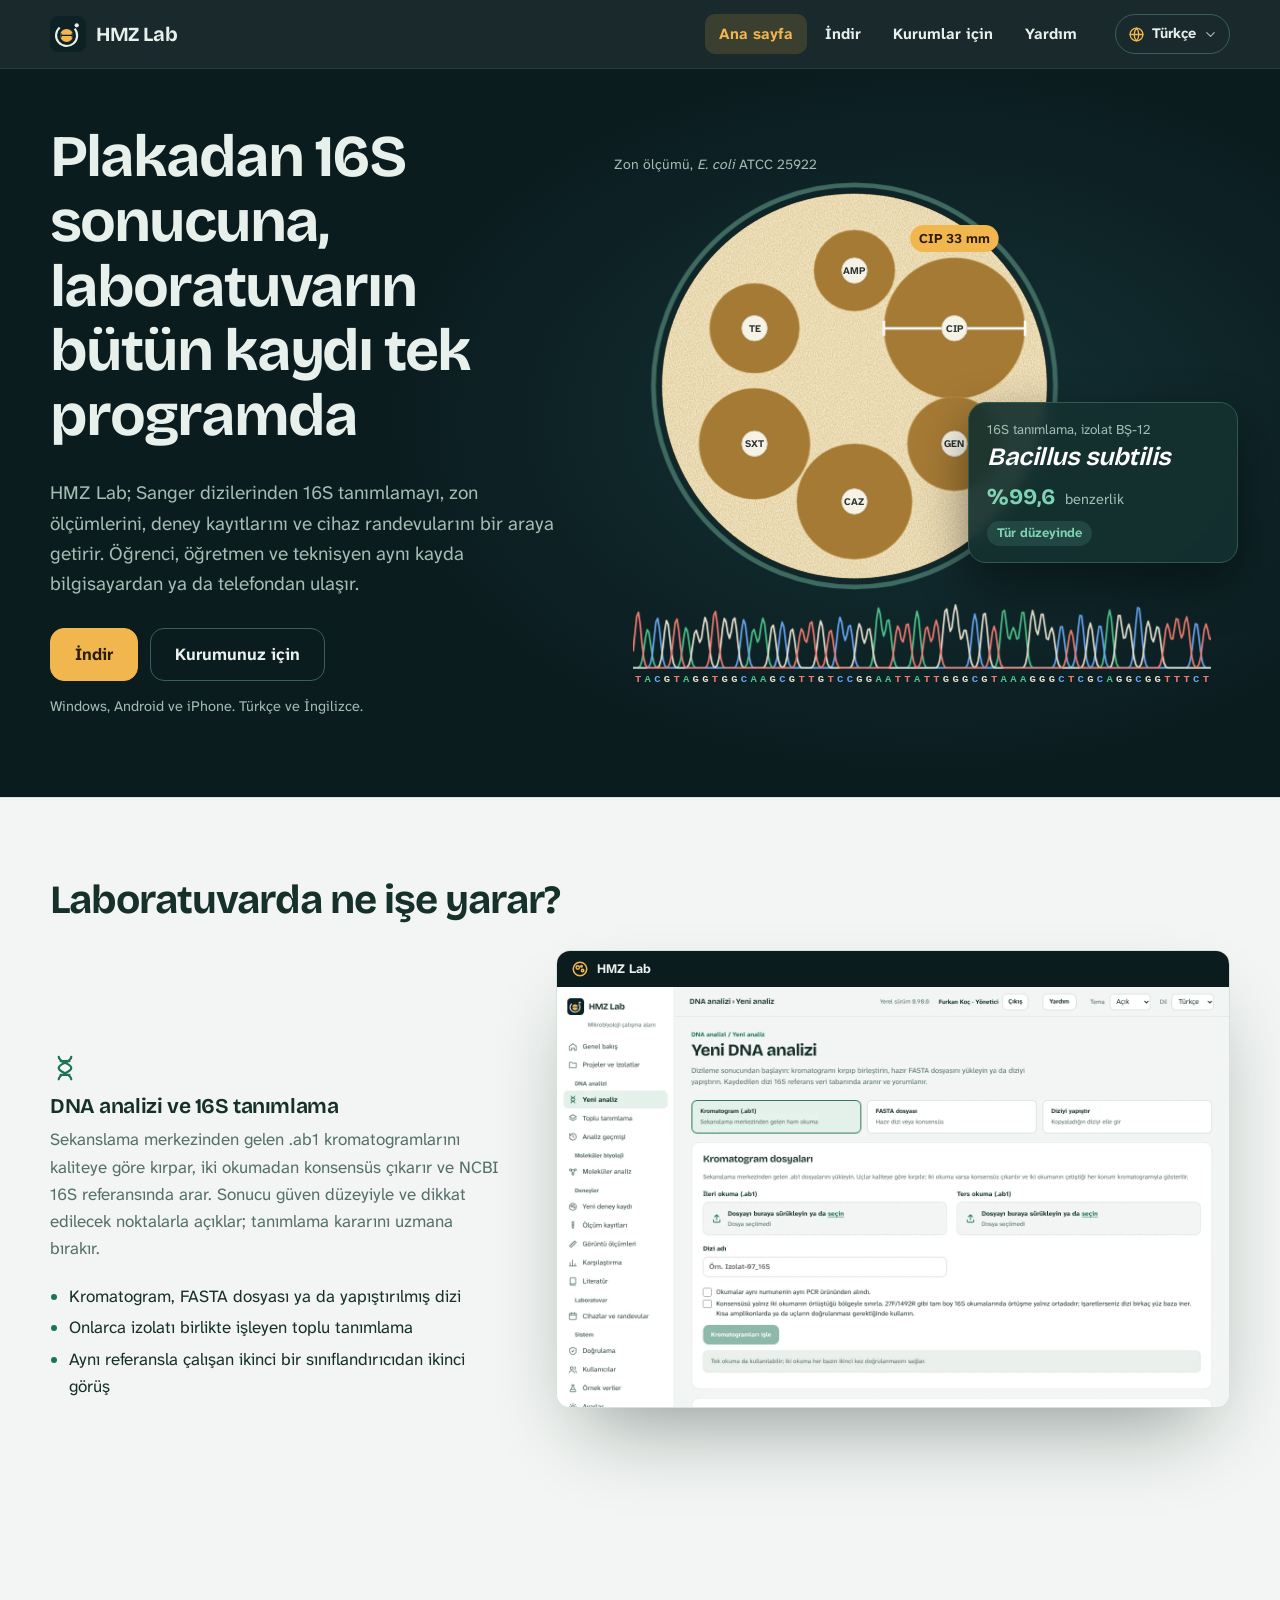
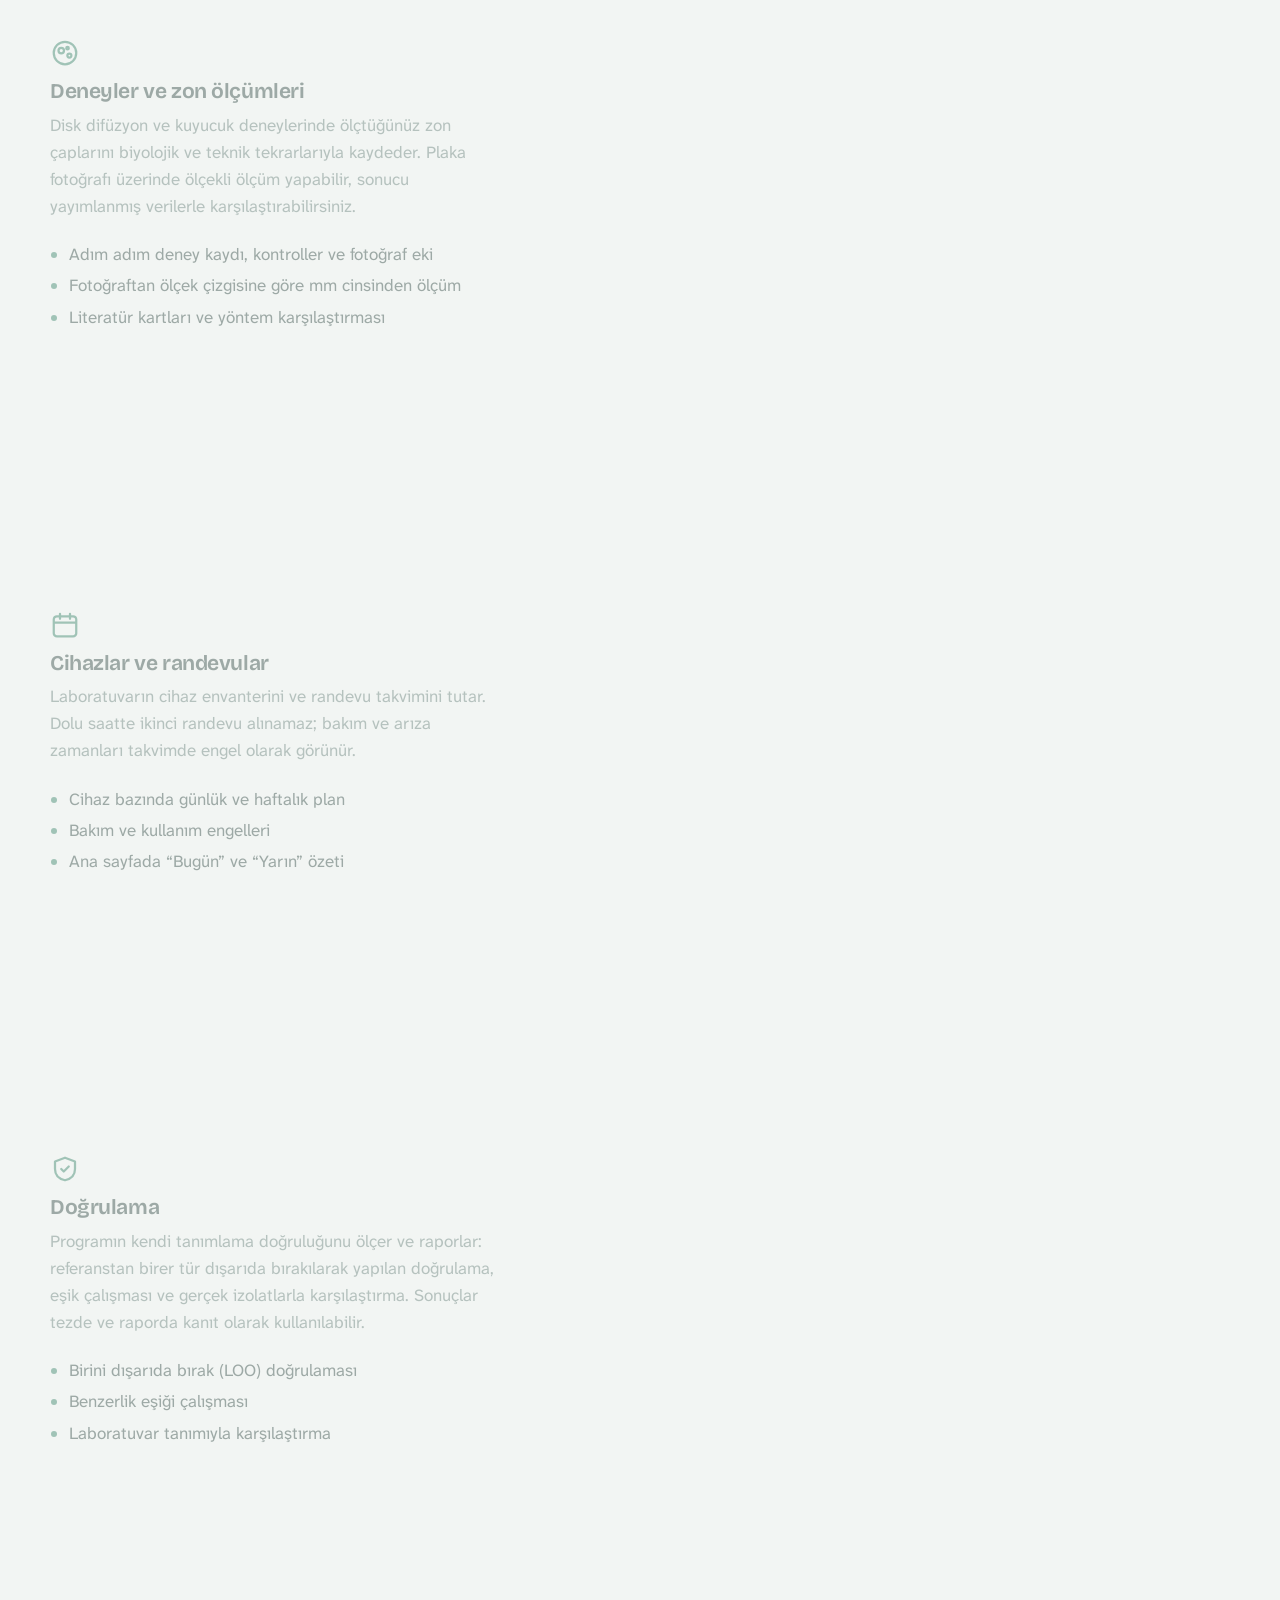
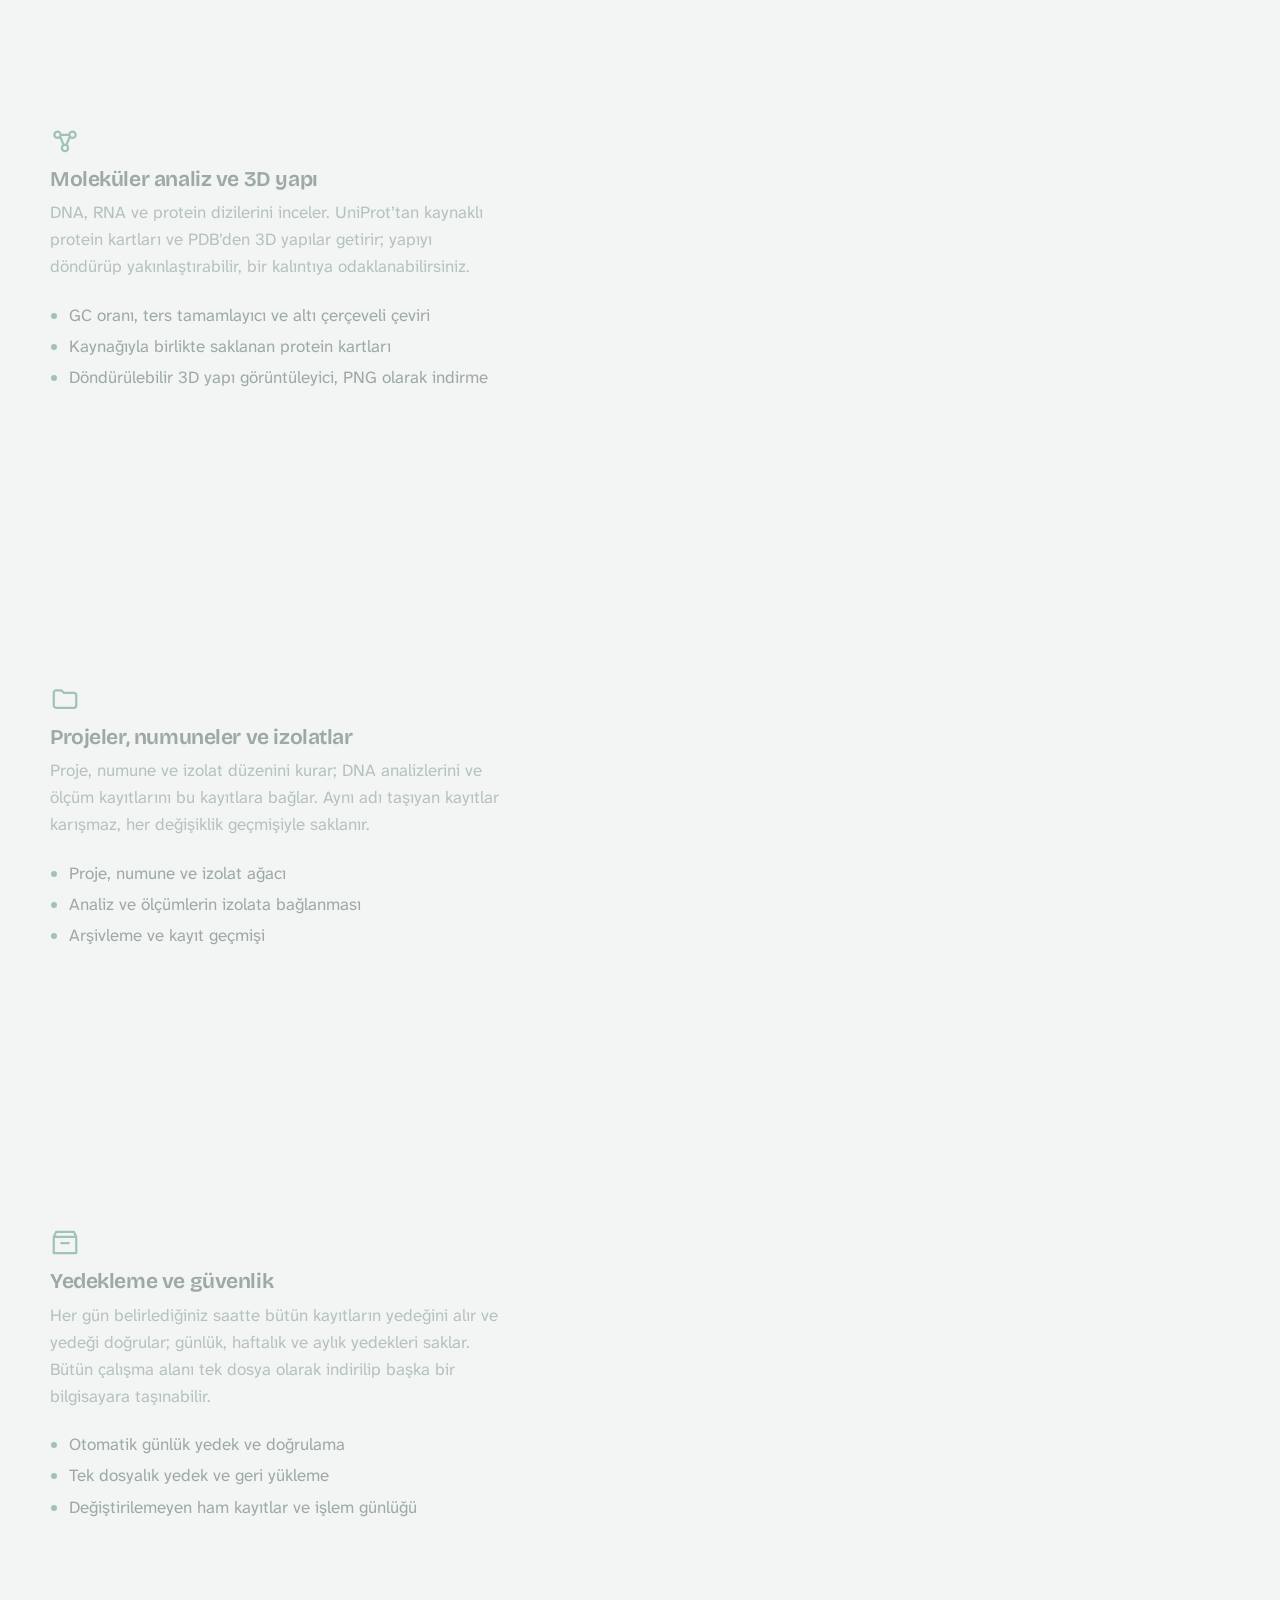
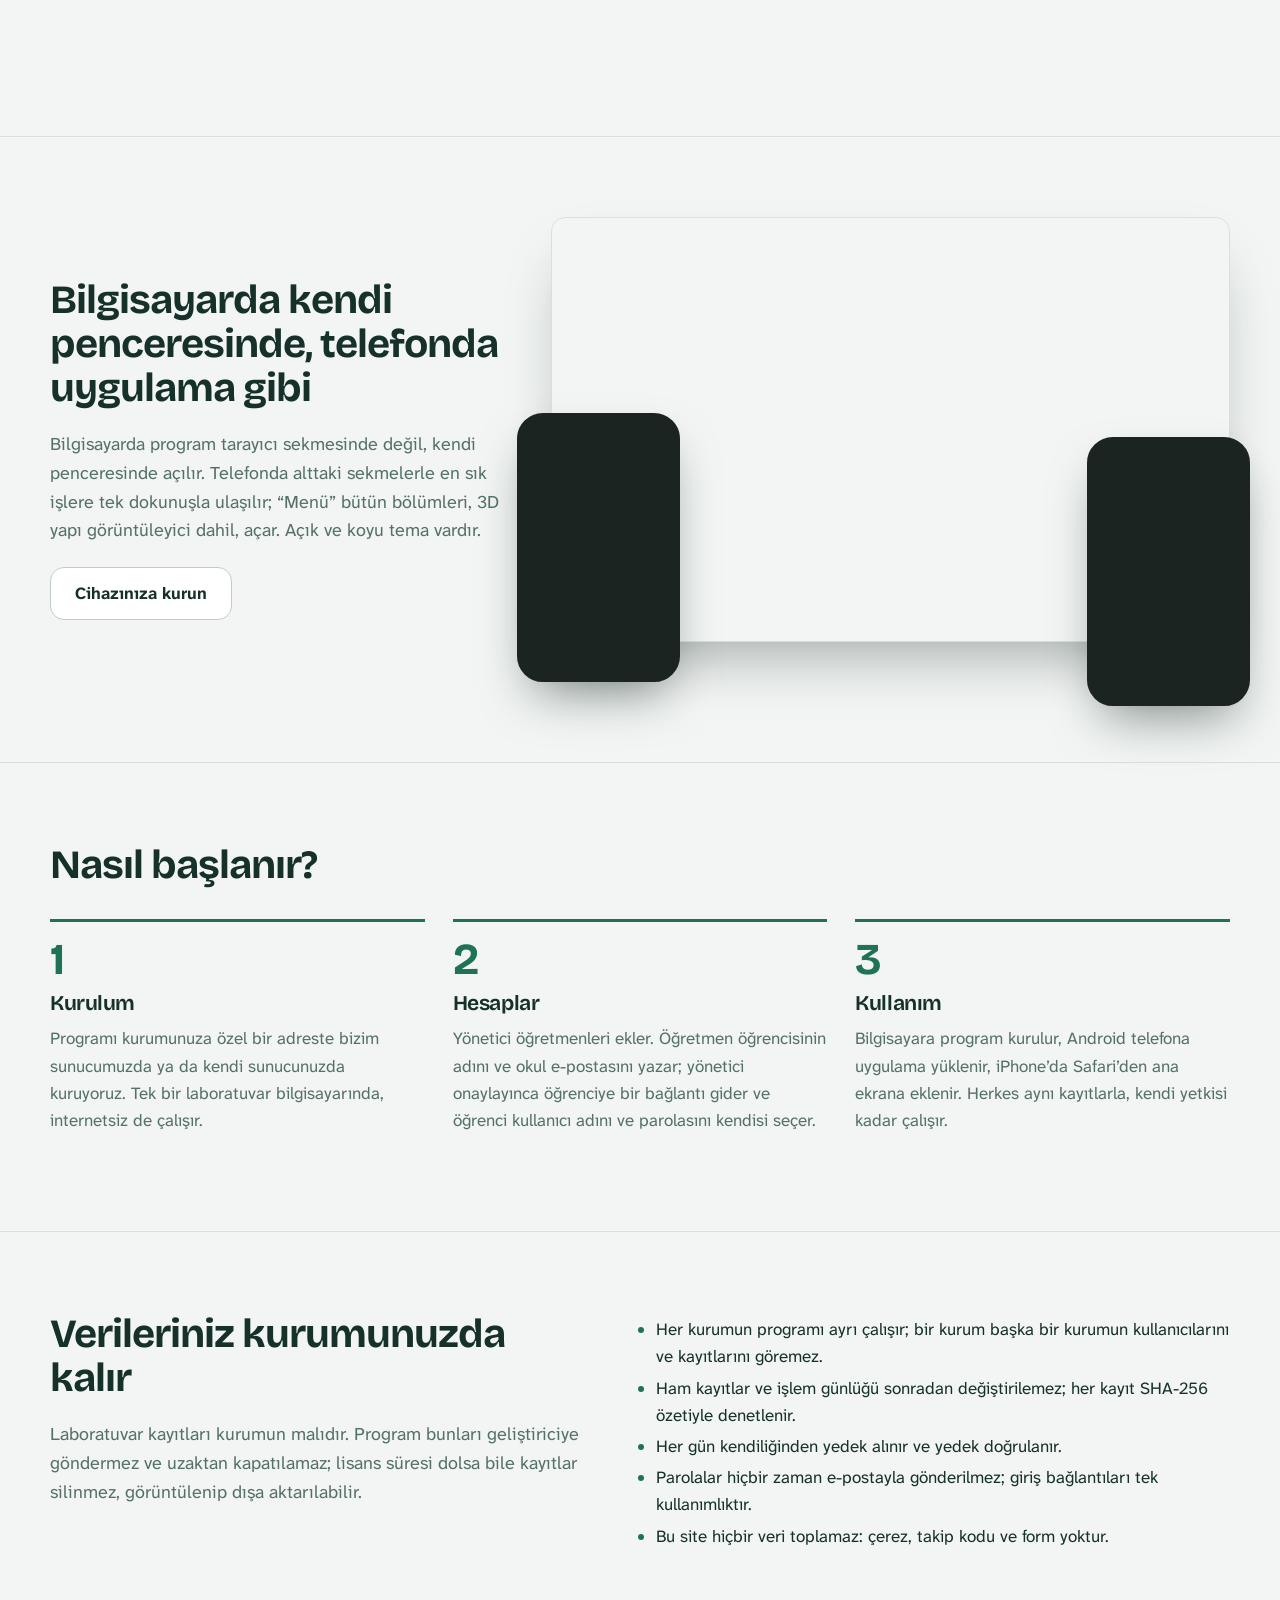
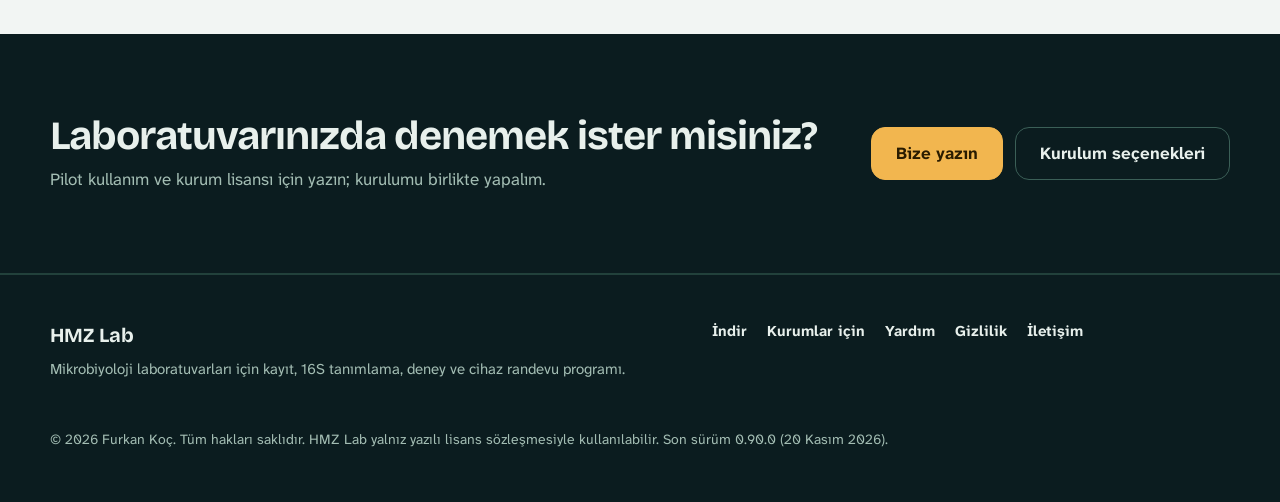
==== commit ead6a450: "Add files via upload" ====
--- a/index.html
+++ b/index.html
@@ -129,7 +129,7 @@
 <footer class="alt"><div class="kap alt-ic">
 <div><p class="alt-marka">HMZ Lab</p><p>Mikrobiyoloji laboratuvarları için kayıt, 16S tanımlama, deney ve cihaz randevu programı.</p></div>
 <nav aria-label="Alt bağlantılar"><a href="indir.html">İndir</a><a href="kurumlar.html">Kurumlar için</a><a href="yardim.html">Yardım</a><a href="gizlilik.html">Gizlilik</a><a href="mailto:iletisim@ornek.com">İletişim</a></nav>
-<p class="telif">© 2026 Furkan Koç. Tüm hakları saklıdır. HMZ Lab yalnız yazılı lisans sözleşmesiyle kullanılabilir. Son sürüm 0.89.2 (20 Kasım 2026).</p>
+<p class="telif">© 2026 Furkan Koç. Tüm hakları saklıdır. HMZ Lab yalnız yazılı lisans sözleşmesiyle kullanılabilir. Son sürüm 0.90.0 (20 Kasım 2026).</p>
 </div></footer>
 </body>
 </html>
